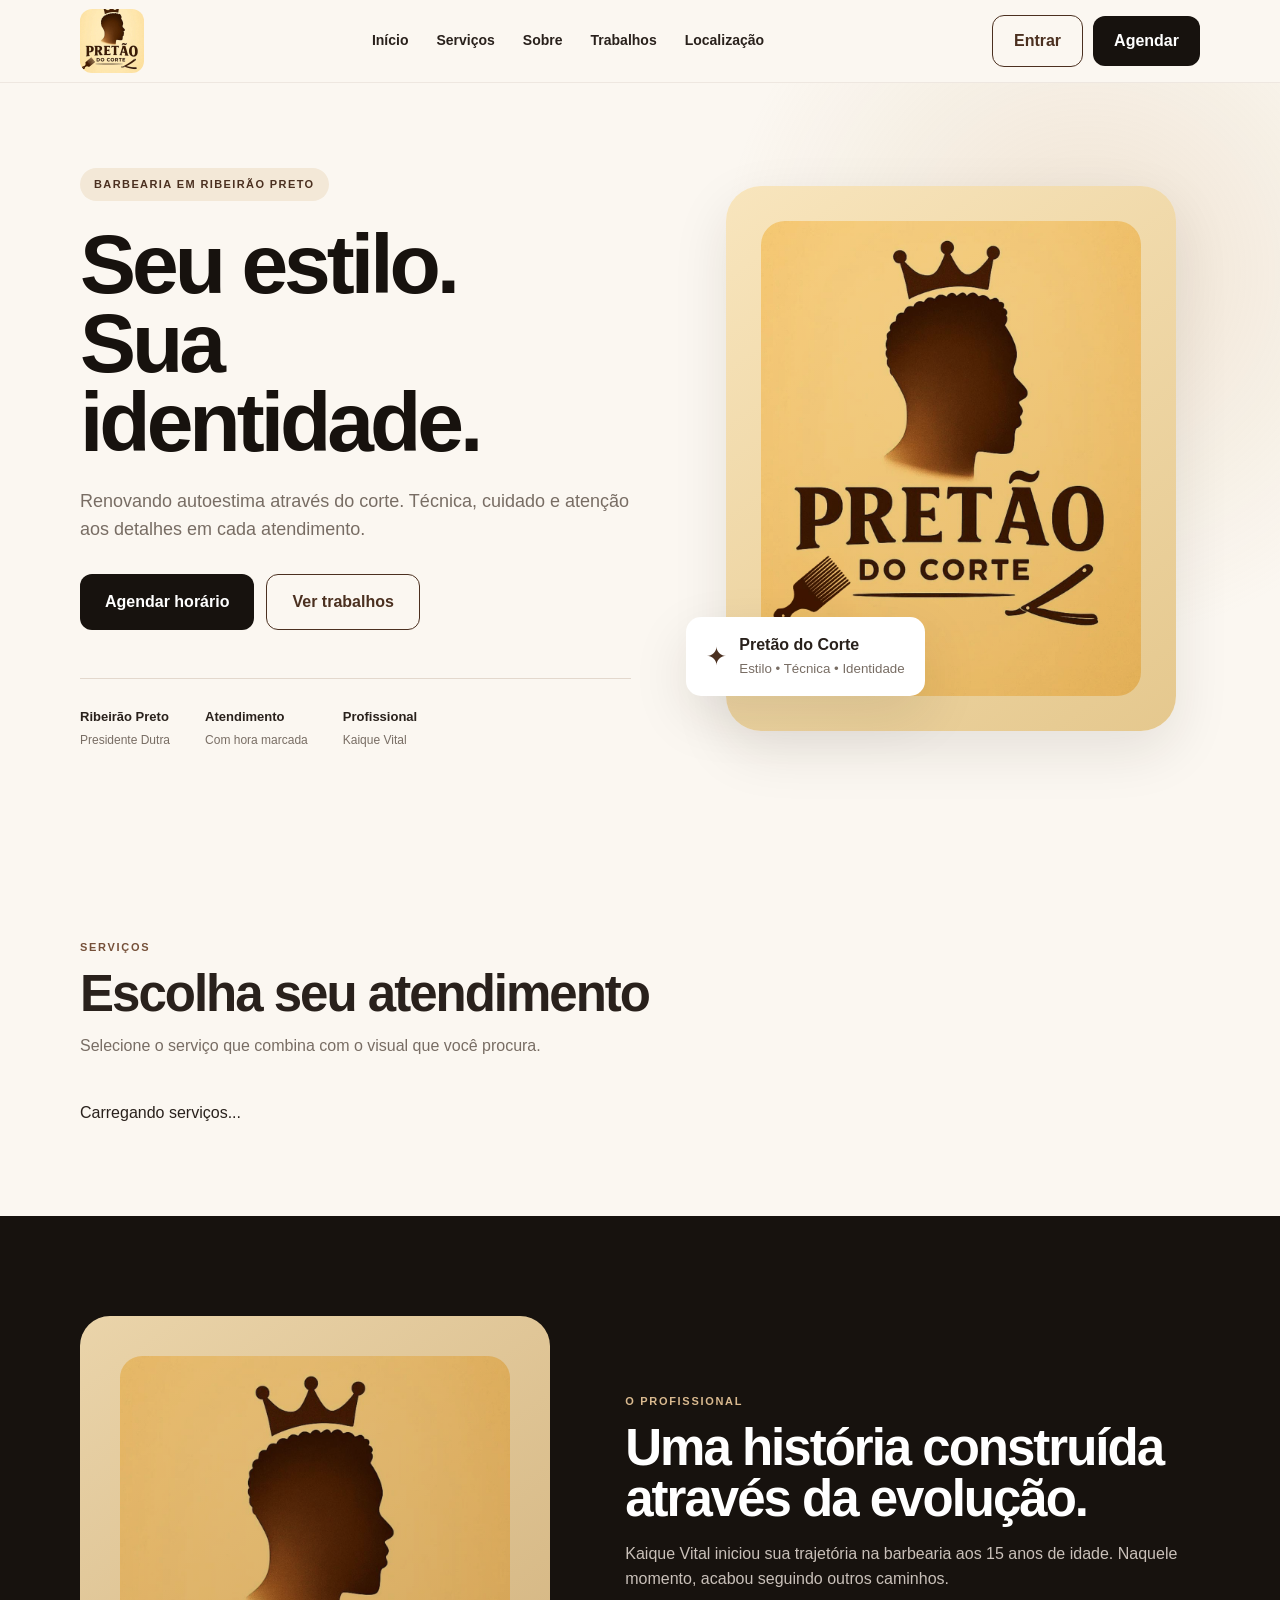
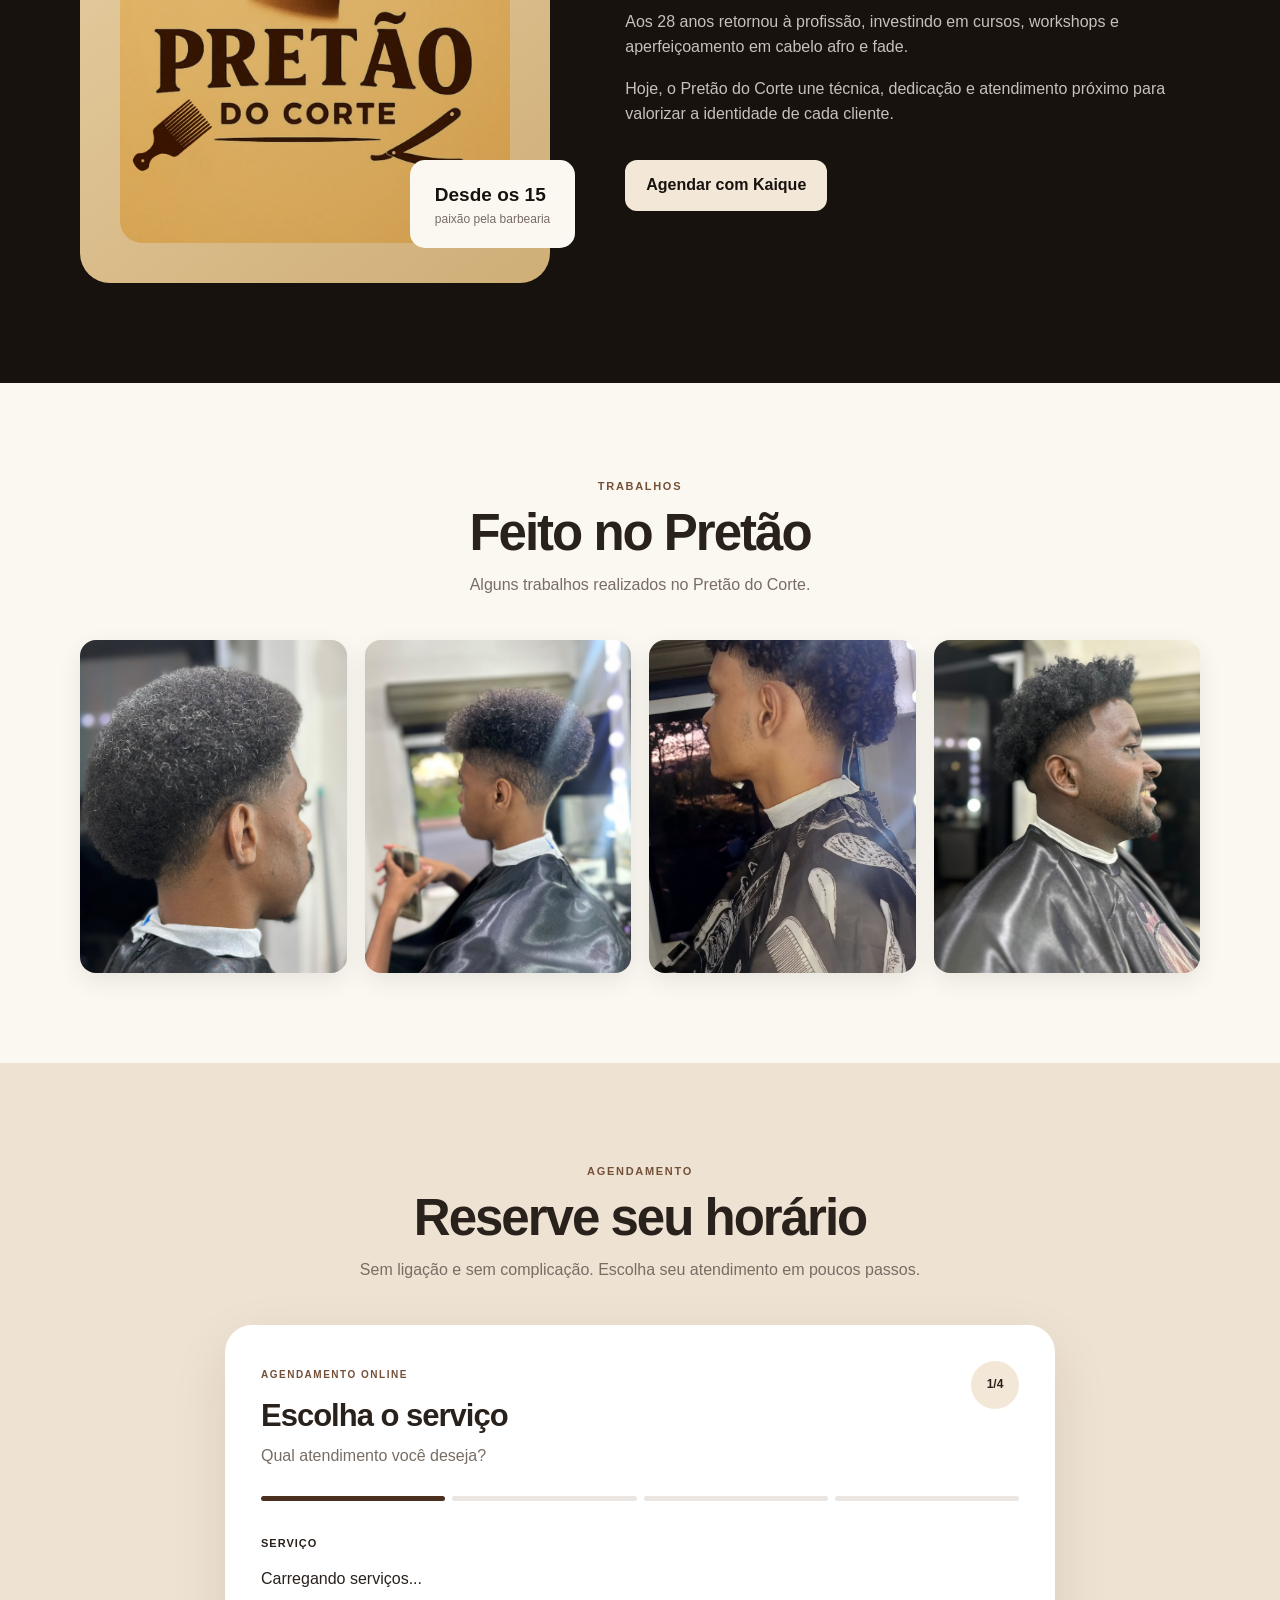
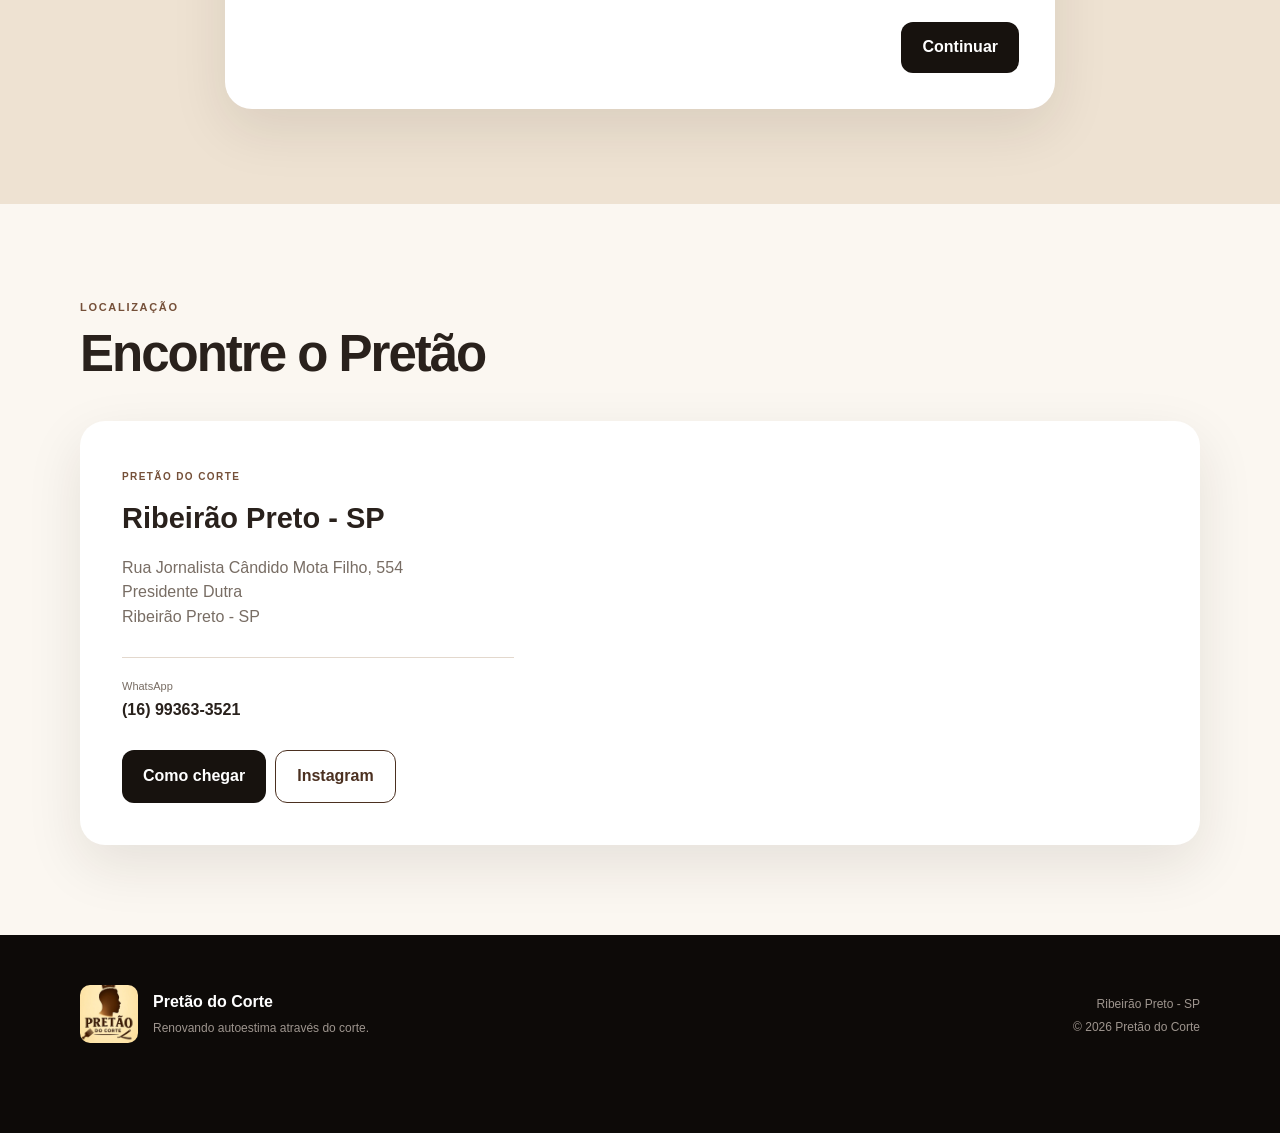
==== index.html @ 0528eb2d "Add files via upload" ====
<!DOCTYPE html>
<html lang="pt-BR">
<head>
  <meta charset="UTF-8">

  <meta
    name="viewport"
    content="width=device-width, initial-scale=1.0"
  >

  <meta name="theme-color" content="#17130f">

  <title>
    Pretão do Corte | Barbearia em Ribeirão Preto
  </title>

  <meta
    name="description"
    content="Pretão do Corte - Barbearia em Ribeirão Preto. Cortes masculinos, fade, barba e atendimento profissional."
  >

  <link rel="stylesheet" href="style.css">

  <style>
    .gallery-grid{display:grid;grid-template-columns:repeat(4,minmax(0,1fr));gap:18px;margin-top:28px}
    .gallery-item{display:block;border:0;padding:0;background:#eee5dd;border-radius:16px;overflow:hidden;cursor:pointer;aspect-ratio:4/5;box-shadow:0 8px 24px rgba(0,0,0,.08)}
    .gallery-item img{display:block;width:100%;height:100%;object-fit:cover;transition:transform .3s ease}
    .gallery-item:hover img{transform:scale(1.035)}
    .gallery-lightbox{position:fixed;inset:0;z-index:10000;background:rgba(15,12,10,.88);display:flex;align-items:center;justify-content:center;padding:30px}
    .gallery-lightbox.hidden{display:none}
    .gallery-lightbox img{max-width:min(92vw,900px);max-height:88vh;width:auto;height:auto;object-fit:contain;border-radius:12px;box-shadow:0 20px 70px rgba(0,0,0,.45)}
    .gallery-lightbox-close{position:absolute;right:22px;top:14px;border:0;background:transparent;color:#fff;font-size:42px;line-height:1;cursor:pointer}

    .nav-client-area{display:flex;align-items:center;gap:10px}
    .nav-client-btn{white-space:nowrap}
    .client-modal{position:fixed;inset:0;z-index:9999;display:flex;align-items:center;justify-content:center;padding:20px}
    .client-modal.hidden{display:none}
    .client-modal-backdrop{position:absolute;inset:0;background:rgba(18,14,10,.62);backdrop-filter:blur(4px)}
    .client-modal-card{position:relative;z-index:1;width:min(440px,100%);max-height:90vh;overflow:auto;background:#fffaf6;border-radius:20px;padding:30px;box-shadow:0 24px 80px rgba(0,0,0,.28)}
    .client-modal-close{position:absolute;right:16px;top:12px;border:0;background:transparent;font-size:30px;line-height:1;color:#5a4b40;cursor:pointer}
    .client-modal-card h3{margin:8px 0 6px;font-size:28px;color:#211811}
    .client-modal-card>div>p{margin:0 0 20px;color:#75685f;line-height:1.5}
    .client-auth-tabs{display:flex;gap:8px;margin:0 0 20px;padding:4px;background:#efe5dc;border-radius:12px}
    .client-auth-tab{flex:1;border:0;background:transparent;padding:10px;border-radius:9px;font-weight:800;color:#75685f;cursor:pointer}
    .client-auth-tab.active{background:#fff;color:#211811;box-shadow:0 2px 8px rgba(0,0,0,.08)}
    .client-auth-submit{width:100%;margin-top:8px}
    .client-auth-message{margin-top:14px;padding:11px 13px;border-radius:10px;font-size:13px;line-height:1.4}
    .client-auth-message.error{background:#fff0ee;color:#8d2f24}
    .client-auth-message.success{background:#edf8ef;color:#28633a}
    .client-account-card{display:grid;gap:12px;margin:20px 0;padding:16px;background:#f2e9e1;border-radius:14px}
    .client-account-card span{display:block;font-size:11px;text-transform:uppercase;letter-spacing:.08em;color:#88796e}
    .client-account-card strong{display:block;margin-top:3px;color:#241912}
    .client-account-actions{display:grid;gap:10px}
    .client-appointments{margin:18px 0;display:grid;gap:10px}
    .client-appointments-head{display:flex;align-items:center;justify-content:space-between;gap:10px}
    .client-appointments-head strong{font-size:15px;color:#241912}
    .client-appointments-list{display:grid;gap:10px}
    .client-appointment{padding:14px;border:1px solid #e5d9cf;border-radius:14px;background:#fff}
    .client-appointment-top{display:flex;justify-content:space-between;gap:12px;align-items:flex-start}
    .client-appointment-main strong{display:block;color:#241912;font-size:15px}
    .client-appointment-main span{display:block;margin-top:4px;color:#75685f;font-size:13px}
    .client-appointment-status{font-size:11px;font-weight:800;text-transform:uppercase;letter-spacing:.04em;padding:6px 8px;border-radius:999px;background:#efe5dc;color:#5a4b40;white-space:nowrap}
    .client-appointment-status.confirmado{background:#eaf5ed;color:#28633a}
    .client-appointment-status.concluido{background:#edf2f7;color:#40556b}
    .client-appointment-status.cancelado,.client-appointment-status.faltou{background:#fff0ee;color:#8d2f24}
    .client-appointment-actions{margin-top:10px;display:flex;gap:8px}
    .client-appointment-actions button{border:0;background:transparent;padding:0;color:#8d2f24;font-weight:800;cursor:pointer}
    .client-appointments-empty{padding:14px;border-radius:12px;background:#f2e9e1;color:#75685f;font-size:13px;line-height:1.45}
    .client-loading{opacity:.7}
    @media(max-width:760px){.nav-client-area{gap:6px}.nav-client-btn{padding-left:12px;padding-right:12px}.nav-book{display:none}.gallery-grid{grid-template-columns:repeat(2,minmax(0,1fr));gap:12px}.gallery-item{border-radius:12px}}
  </style>
  <script src="https://cdn.jsdelivr.net/npm/@supabase/supabase-js@2"></script>
</head>

<body>

<!-- =========================
     CABEÇALHO
========================= -->

<header class="header">

  <div class="container nav">

    <a href="#home" class="brand">
      <img
        src="logo.png"
        alt="Pretão do Corte"
      >
    </a>

    <nav class="desktop-nav">
      <a href="#home">Início</a>
      <a href="#servicos">Serviços</a>
      <a href="#sobre">Sobre</a>
      <a href="#galeria">Trabalhos</a>
      <a href="#localizacao">Localização</a>
    </nav>

    <div class="nav-client-area">
      <button
        type="button"
        class="btn btn-outline nav-client-btn"
        onclick="openClientAuth()"
      >
        <span id="clientNavLabel">Entrar</span>
      </button>

      <a
        href="#agendamento"
        class="btn btn-dark nav-book"
      >
        Agendar
      </a>
    </div>

  </div>

</header>


<main>

<!-- =========================
     HERO
========================= -->

<section class="hero" id="home">

  <div class="container hero-grid">

    <div class="hero-content">

      <div class="eyebrow">
        Barbearia em Ribeirão Preto
      </div>

      <h1>
        Seu estilo.<br>
        Sua identidade.
      </h1>

      <p class="hero-text">
        Renovando autoestima através do corte.
        Técnica, cuidado e atenção aos detalhes
        em cada atendimento.
      </p>

      <div class="hero-actions">

        <a
          href="#agendamento"
          class="btn btn-dark btn-large"
        >
          Agendar horário
        </a>

        <a
          href="#galeria"
          class="btn btn-outline btn-large"
        >
          Ver trabalhos
        </a>

      </div>


      <div class="hero-info">

        <div>
          <strong>Ribeirão Preto</strong>
          <span>Presidente Dutra</span>
        </div>

        <div>
          <strong>Atendimento</strong>
          <span>Com hora marcada</span>
        </div>

        <div>
          <strong>Profissional</strong>
          <span>Kaique Vital</span>
        </div>

      </div>

    </div>


    <div class="hero-visual">

      <div class="hero-logo-card">

        <img
          src="logo.png"
          alt="Logo Pretão do Corte"
        >

      </div>

      <div class="hero-badge">
        <span>✦</span>

        <div>
          <strong>Pretão do Corte</strong>
          <small>
            Estilo • Técnica • Identidade
          </small>
        </div>
      </div>

    </div>

  </div>

</section>


<!-- =========================
     SERVIÇOS
========================= -->

<section id="servicos" class="section">

  <div class="container">

    <div class="section-heading">

      <span class="section-tag">
        Serviços
      </span>

      <h2>
        Escolha seu atendimento
      </h2>

      <p>
        Selecione o serviço que combina com
        o visual que você procura.
      </p>

    </div>


    <div class="services-grid" id="servicesGrid">
      <p>Carregando serviços...</p>
    </div>

  </div>

</section>


<!-- =========================
     SOBRE
========================= -->

<section id="sobre" class="about">

  <div class="container about-grid">

    <div class="about-visual">

      <div class="about-logo">
        <img
          src="logo.png"
          alt="Pretão do Corte"
        >
      </div>

      <div class="experience-card">
        <strong>Desde os 15</strong>
        <span>
          paixão pela barbearia
        </span>
      </div>

    </div>


    <div class="about-content">

      <span class="section-tag light">
        O profissional
      </span>

      <h2>
        Uma história construída
        através da evolução.
      </h2>

      <p>
        Kaique Vital iniciou sua trajetória
        na barbearia aos 15 anos de idade.
        Naquele momento, acabou seguindo
        outros caminhos.
      </p>

      <p>
        Aos 28 anos retornou à profissão,
        investindo em cursos, workshops e
        aperfeiçoamento em cabelo afro e fade.
      </p>

      <p>
        Hoje, o Pretão do Corte une técnica,
        dedicação e atendimento próximo para
        valorizar a identidade de cada cliente.
      </p>

      <a
        href="#agendamento"
        class="btn btn-light"
      >
        Agendar com Kaique
      </a>

    </div>

  </div>

</section>


<!-- =========================
     GALERIA
========================= -->

<section id="galeria" class="section">

  <div class="container">

    <div class="section-heading center">

      <span class="section-tag">
        Trabalhos
      </span>

      <h2>
        Feito no Pretão
      </h2>

      <p>
        Alguns trabalhos realizados
        no Pretão do Corte.
      </p>

    </div>


    <div class="gallery-grid" aria-label="Galeria de cortes do Pretão do Corte">

      <button type="button" class="gallery-item" onclick="openGalleryImage('images/1.jpeg', 'Corte realizado no Pretão do Corte')">
        <img src="images/1.jpeg" alt="Corte realizado no Pretão do Corte" loading="lazy">
      </button>

      <button type="button" class="gallery-item" onclick="openGalleryImage('images/2.jpeg', 'Corte realizado no Pretão do Corte')">
        <img src="images/2.jpeg" alt="Corte realizado no Pretão do Corte" loading="lazy">
      </button>

      <button type="button" class="gallery-item" onclick="openGalleryImage('images/3.jpeg', 'Corte realizado no Pretão do Corte')">
        <img src="images/3.jpeg" alt="Corte realizado no Pretão do Corte" loading="lazy">
      </button>

      <button type="button" class="gallery-item" onclick="openGalleryImage('images/4.jpeg', 'Corte realizado no Pretão do Corte')">
        <img src="images/4.jpeg" alt="Corte realizado no Pretão do Corte" loading="lazy">
      </button>

    </div>

  </div>

</section>


<!-- =========================
     AGENDAMENTO
========================= -->

<section
  id="agendamento"
  class="booking-section"
>

  <div class="container">

    <div class="section-heading center">

      <span class="section-tag">
        Agendamento
      </span>

      <h2>
        Reserve seu horário
      </h2>

      <p>
        Sem ligação e sem complicação.
        Escolha seu atendimento em poucos passos.
      </p>

    </div>


    <div class="booking-card">

      <div class="booking-header">

        <div>

          <span class="booking-small">
            AGENDAMENTO ONLINE
          </span>

          <h3 id="bookingTitle">
            Escolha o serviço
          </h3>

          <p id="bookingSubtitle">
            Qual atendimento você deseja?
          </p>

        </div>

        <div
          class="booking-step-number"
          id="stepNumber"
        >
          1/4
        </div>

      </div>


      <div class="progress">

        <div class="progress-item active"></div>
        <div class="progress-item"></div>
        <div class="progress-item"></div>
        <div class="progress-item"></div>

      </div>


      <!-- PASSO 1 -->

      <div
        class="booking-step"
        id="step1"
      >

        <span class="booking-label">
          Serviço
        </span>


        <div class="booking-options" id="bookingServiceOptions">
          <p>Carregando serviços...</p>
        </div>


        <div class="booking-actions right">

          <button
            class="btn btn-dark"
            onclick="nextStep()"
          >
            Continuar
          </button>

        </div>

      </div>


      <!-- PASSO 2 -->

      <div
        class="booking-step hidden"
        id="step2"
      >

        <span class="booking-label">
          Data
        </span>

        <div
          class="dates"
          id="dates"
        ></div>


        <div class="booking-actions">

          <button
            class="btn btn-gray"
            onclick="previousStep()"
          >
            Voltar
          </button>

          <button
            class="btn btn-dark"
            onclick="nextStep()"
          >
            Continuar
          </button>

        </div>

      </div>


      <!-- PASSO 3 -->

      <div
        class="booking-step hidden"
        id="step3"
      >

        <span class="booking-label">
          Horários disponíveis
        </span>


        <div class="times" id="times">
          <p>Escolha uma data para ver os horários.</p>
        </div>


        <div class="booking-actions">

          <button
            class="btn btn-gray"
            onclick="previousStep()"
          >
            Voltar
          </button>

          <button
            class="btn btn-dark"
            onclick="nextStep()"
          >
            Continuar
          </button>

        </div>

      </div>


      <!-- PASSO 4 -->

      <div
        class="booking-step hidden"
        id="step4"
      >

        <span class="booking-label">
          Seus dados
        </span>


        <div class="form-grid">

          <div class="field">

            <label for="nome">
              Nome
            </label>

            <input
              id="nome"
              type="text"
              placeholder="Nome e sobrenome"
              autocomplete="name"
              maxlength="80"
            >

          </div>


          <div class="field">

            <label for="telefone">
              WhatsApp
            </label>

            <input
              id="telefone"
              type="tel"
              inputmode="numeric"
              placeholder="(16) 99999-9999"
              autocomplete="tel"
              maxlength="15"
            >

          </div>

        </div>


        <div class="booking-notice" id="bookingClientNotice">

          <strong>
            Importante
          </strong>

          <p id="bookingClientNoticeText">
            Informe seu nome e sobrenome e um WhatsApp válido.
            Confira os dados antes de confirmar o horário.
          </p>

        </div>


        <div class="booking-actions">

          <button
            class="btn btn-gray"
            onclick="previousStep()"
          >
            Voltar
          </button>

          <button
            class="btn btn-dark"
            onclick="confirmBooking()"
          >
            Confirmar horário
          </button>

        </div>

      </div>


      <!-- CONFIRMAÇÃO -->

      <div
        class="booking-step hidden"
        id="confirmation"
      >

        <div class="confirmation">

          <div class="confirmation-icon">
            ✓
          </div>

          <span class="booking-small">
            TUDO CERTO
          </span>

          <h3>
            Horário reservado!
          </h3>

          <p>
            Confira os dados do seu atendimento.
          </p>


          <div class="summary">

            <div>
              <span>Cliente</span>

              <strong id="summaryName">
                —
              </strong>
            </div>

            <div>
              <span>Serviço</span>

              <strong id="summaryService">
                —
              </strong>
            </div>

            <div>
              <span>Profissional</span>

              <strong>
                Kaique Vital
              </strong>
            </div>

            <div>
              <span>Data</span>

              <strong id="summaryDate">
                —
              </strong>
            </div>

            <div>
              <span>Horário</span>

              <strong id="summaryTime">
                —
              </strong>
            </div>

          </div>


          <button
            class="btn btn-dark"
            onclick="resetBooking()"
          >
            Fazer novo agendamento
          </button>

        </div>

      </div>

    </div>

  </div>

</section>


<!-- =========================
     LOCALIZAÇÃO
========================= -->

<section
  id="localizacao"
  class="section"
>

  <div class="container">

    <div class="section-heading">

      <span class="section-tag">
        Localização
      </span>

      <h2>
        Encontre o Pretão
      </h2>

    </div>


    <div class="location-card">

      <div class="location-info">

        <span class="location-label">
          PRETÃO DO CORTE
        </span>

        <h3>
          Ribeirão Preto - SP
        </h3>

        <p>
          Rua Jornalista Cândido Mota Filho, 554<br>
          Presidente Dutra<br>
          Ribeirão Preto - SP
        </p>


        <div class="contact-item">
          <span>WhatsApp</span>

          <strong>
            (16) 99363-3521
          </strong>
        </div>


        <div class="location-buttons">

          <a
            href="https://maps.app.goo.gl/YMaPAtBNrnk1ZuWU7"
            target="_blank"
            rel="noopener noreferrer"
            class="btn btn-dark"
          >
            Como chegar
          </a>

          <a
            href="https://www.instagram.com/pretaodocortee/"
            target="_blank"
            rel="noopener noreferrer"
            class="btn btn-outline"
          >
            Instagram
          </a>

        </div>

      </div>


      <iframe
        title="Localização Pretão do Corte"
        src="https://www.google.com/maps?q=Rua+Jornalista+Cândido+Mota+Filho+554+Ribeirão+Preto&output=embed"
        loading="lazy"
      ></iframe>

    </div>

  </div>

</section>

</main>


<!-- =========================
     RODAPÉ
========================= -->

<footer>

  <div class="container footer-grid">

    <div class="footer-brand">

      <img
        src="logo.png"
        alt="Pretão do Corte"
      >

      <div>
        <strong>
          Pretão do Corte
        </strong>

        <p>
          Renovando autoestima através do corte.
        </p>
      </div>

    </div>


    <div class="footer-copy">

      <p>
        Ribeirão Preto - SP
      </p>

      <p>
        © 2026 Pretão do Corte
      </p>

    </div>

  </div>

</footer>


<!-- BOTÃO FIXO NO CELULAR -->

<div class="mobile-book">

  <a
    href="#agendamento"
    class="btn btn-dark"
  >
    Agendar horário
  </a>

</div>


<script>

const SUPABASE_URL = "https://tmvcedpvrxredaqwoqhy.supabase.co";
const SUPABASE_PUBLISHABLE_KEY = "sb_publishable_95lMhyKPnUNREKLnUlMqmw_LheZOinx";
const db = window.supabase.createClient(SUPABASE_URL, SUPABASE_PUBLISHABLE_KEY);

function openGalleryImage(src, alt) {
  const lightbox = document.getElementById("galleryLightbox");
  const image = document.getElementById("galleryLightboxImage");
  image.src = src;
  image.alt = alt || "Foto do corte";
  lightbox.classList.remove("hidden");
  document.body.style.overflow = "hidden";
}

function closeGalleryImage(event) {
  if (event && event.target && event.target.id === "galleryLightboxImage") return;
  const lightbox = document.getElementById("galleryLightbox");
  const image = document.getElementById("galleryLightboxImage");
  lightbox.classList.add("hidden");
  image.src = "";
  document.body.style.overflow = "";
}

document.addEventListener("keydown", function(event) {
  if (event.key === "Escape") closeGalleryImage();
});

let clientSession = null;
let clientAccount = null;

const CLIENT_SESSION_KEY = "pretao_cliente_session";

function normalizePhone(value) {
  return String(value || "").replace(/\D/g, "").slice(0, 11);
}

function formatPhone(value) {
  const digits = normalizePhone(value);

  if (digits.length > 7) {
    return `(${digits.slice(0, 2)}) ${digits.slice(2, 7)}-${digits.slice(7)}`;
  }

  if (digits.length > 2) {
    return `(${digits.slice(0, 2)}) ${digits.slice(2)}`;
  }

  return digits ? `(${digits}` : "";
}

function setClientMessage(message, type = "error") {
  const box = document.getElementById("clientAuthMessage");
  if (!box) return;

  box.textContent = message || "";
  box.className = message
    ? `client-auth-message ${type}`
    : "client-auth-message hidden";
}

function openClientAuth() {
  document.getElementById("clientAuthModal").classList.remove("hidden");

  if (clientAccount) {
    showClientAccount();
  } else {
    showClientLogin();
  }
}

function closeClientAuth() {
  document.getElementById("clientAuthModal").classList.add("hidden");
}

function showClientLogin() {
  document.getElementById("clientLoginForm").classList.remove("hidden");
  document.getElementById("clientRegisterForm").classList.add("hidden");
  document.getElementById("clientAccountContent").classList.add("hidden");
  document.getElementById("clientAuthContent").classList.remove("hidden");

  document.getElementById("clientLoginTab").classList.add("active");
  document.getElementById("clientRegisterTab").classList.remove("active");

  document.getElementById("clientAuthTitle").textContent = "Entrar";
  document.getElementById("clientAuthSubtitle").textContent =
    "Acesse seus agendamentos usando seu WhatsApp.";

  setClientMessage("");
}

function showClientRegister() {
  document.getElementById("clientLoginForm").classList.add("hidden");
  document.getElementById("clientRegisterForm").classList.remove("hidden");
  document.getElementById("clientAccountContent").classList.add("hidden");
  document.getElementById("clientAuthContent").classList.remove("hidden");

  document.getElementById("clientLoginTab").classList.remove("active");
  document.getElementById("clientRegisterTab").classList.add("active");

  document.getElementById("clientAuthTitle").textContent = "Criar conta";
  document.getElementById("clientAuthSubtitle").textContent =
    "Cadastre-se usando seu WhatsApp.";

  setClientMessage("");
}

function showClientAccount() {
  document.getElementById("clientAuthContent").classList.add("hidden");
  document.getElementById("clientAccountContent").classList.remove("hidden");

  document.getElementById("clientWelcomeTitle").textContent =
    `Olá, ${clientAccount?.nome || "cliente"}!`;

  document.getElementById("clientAccountName").textContent =
    clientAccount?.nome || "—";

  document.getElementById("clientAccountPhone").textContent =
    formatPhone(clientAccount?.whatsapp || "");

  document.getElementById("clientNavLabel").textContent =
    clientAccount?.nome ? `Olá, ${clientAccount.nome.split(/\s+/)[0]}` : "Minha conta";

  loadMyAppointments();
}

function goToBookingFromAccount() {
  closeClientAuth();
  document.getElementById("agendamento").scrollIntoView({ behavior: "smooth" });
  updateBookingClientFields();
}

async function registerClient() {
  const name = document.getElementById("clientRegisterName").value.trim();
  const phone = normalizePhone(document.getElementById("clientRegisterPhone").value);
  const password = document.getElementById("clientRegisterPassword").value;
  const confirm = document.getElementById("clientRegisterPasswordConfirm").value;

  const parts = name.split(/\s+/).filter(Boolean);

  if (parts.length < 2) {
    setClientMessage("Digite seu nome e sobrenome.");
    return;
  }

  if (!/^[1-9]{2}9\d{8}$/.test(phone)) {
    setClientMessage("Digite um WhatsApp válido com DDD.");
    return;
  }

  if (password.length < 6) {
    setClientMessage("A senha deve ter pelo menos 6 caracteres.");
    return;
  }

  if (password !== confirm) {
    setClientMessage("As senhas não são iguais.");
    return;
  }

  try {
    const { data, error } = await db.rpc("cadastrar_cliente", {
      p_nome: parts.join(" "),
      p_whatsapp: phone,
      p_senha: password
    });

    if (error) throw error;

    setClientMessage("Conta criada! Agora você já pode entrar.", "success");

    document.getElementById("clientLoginPhone").value = formatPhone(phone);
    document.getElementById("clientLoginPassword").value = "";

    showClientLogin();
    setClientMessage("Conta criada! Entre com seu WhatsApp e senha.", "success");
  } catch (error) {
    console.error("Erro no cadastro:", error);
    setClientMessage(error?.message || "Não foi possível criar sua conta.");
  }
}

async function loginClient() {
  const phone = normalizePhone(document.getElementById("clientLoginPhone").value);
  const password = document.getElementById("clientLoginPassword").value;

  if (!/^[1-9]{2}9\d{8}$/.test(phone)) {
    setClientMessage("Digite um WhatsApp válido com DDD.");
    return;
  }

  if (!password) {
    setClientMessage("Digite sua senha.");
    return;
  }

  try {
    const { data, error } = await db.rpc("login_cliente", {
      p_whatsapp: phone,
      p_senha: password
    });

    if (error) throw error;

    if (!data?.sucesso || !data?.token) {
      throw new Error("Não foi possível iniciar sua sessão.");
    }

    clientSession = data.token;

    clientAccount = {
      id: Number(data.cliente_id),
      nome: data.nome,
      whatsapp: data.whatsapp
    };

    localStorage.setItem(CLIENT_SESSION_KEY, JSON.stringify({
      token: clientSession,
      cliente: clientAccount
    }));

    booking.clientId = clientAccount.id;
    booking.name = clientAccount.nome;
    booking.phone = clientAccount.whatsapp;

    updateBookingClientFields();
    showClientAccount();

  } catch (error) {
    console.error("Erro no login:", error);
    setClientMessage(error?.message || "WhatsApp ou senha inválidos.");
  }
}

async function logoutClient() {
  const token = clientSession;

  clientSession = null;
  clientAccount = null;
  booking.clientId = null;

  localStorage.removeItem(CLIENT_SESSION_KEY);

  document.getElementById("clientNavLabel").textContent = "Entrar";
  closeClientAuth();
  updateBookingClientFields();

  if (token) {
    try {
      await db.rpc("logout_cliente", { p_token: token });
    } catch (error) {
      console.warn("Não foi possível encerrar a sessão no servidor.", error);
    }
  }
}

async function restoreClientSession() {
  try {
    const saved = JSON.parse(localStorage.getItem(CLIENT_SESSION_KEY) || "null");

    if (!saved?.token) {
      updateBookingClientFields();
      return;
    }

    const { data, error } = await db.rpc("cliente_atual", {
      p_token: saved.token
    });

    if (error || !data?.autenticado) {
      localStorage.removeItem(CLIENT_SESSION_KEY);
      clientSession = null;
      clientAccount = null;
      booking.clientId = null;
      updateBookingClientFields();
      return;
    }

    clientSession = saved.token;
    clientAccount = {
      id: Number(data.cliente_id),
      nome: data.nome,
      whatsapp: data.whatsapp
    };

    localStorage.setItem(CLIENT_SESSION_KEY, JSON.stringify({
      token: clientSession,
      cliente: clientAccount
    }));

    booking.clientId = clientAccount.id;
    booking.name = clientAccount.nome;
    booking.phone = clientAccount.whatsapp;

    document.getElementById("clientNavLabel").textContent =
      `Olá, ${clientAccount.nome.split(/\s+/)[0]}`;

    updateBookingClientFields();
  } catch (error) {
    console.warn("Não foi possível validar a sessão.", error);
    localStorage.removeItem(CLIENT_SESSION_KEY);
    clientSession = null;
    clientAccount = null;
    booking.clientId = null;
    updateBookingClientFields();
  }
}

function clientStatusLabel(status) {
  const labels = {
    confirmado: "Confirmado",
    concluido: "Concluído",
    cancelado: "Cancelado",
    faltou: "Faltou"
  };
  return labels[String(status || "").toLowerCase()] || status || "—";
}

function formatBookingDate(dateValue) {
  if (!dateValue) return "—";
  const [year, month, day] = String(dateValue).split("-");
  return `${day}/${month}/${year}`;
}

async function loadMyAppointments() {
  const list = document.getElementById("clientAppointmentsList");
  if (!list || !clientSession) return;

  list.innerHTML = `<div class="client-appointments-empty client-loading">Carregando seus agendamentos...</div>`;

  try {
    const { data, error } = await db.rpc("meus_agendamentos", {
      p_token: clientSession
    });

    if (error) throw error;

    const appointments = data || [];

    if (!appointments.length) {
      list.innerHTML = `<div class="client-appointments-empty">Você ainda não possui agendamentos vinculados a esta conta.</div>`;
      return;
    }

    const today = new Date();
    const todayISO = `${today.getFullYear()}-${String(today.getMonth()+1).padStart(2,"0")}-${String(today.getDate()).padStart(2,"0")}`;
    const nowTime = `${String(today.getHours()).padStart(2,"0")}:${String(today.getMinutes()).padStart(2,"0")}`;

    list.innerHTML = appointments.map(item => {
      const status = String(item.status || "").toLowerCase();
      const time = String(item.hora_inicio || "").slice(0,5);
      const canCancel = status === "confirmado" &&
        (String(item.data) > todayISO || (String(item.data) === todayISO && time > nowTime));

      return `
        <div class="client-appointment">
          <div class="client-appointment-top">
            <div class="client-appointment-main">
              <strong>${escapeHtml(item.servico_nome || "Serviço")}</strong>
              <span>${escapeHtml(formatBookingDate(item.data))} às ${escapeHtml(time)} · ${formatPrice(item.preco || 0)}</span>
            </div>
            <span class="client-appointment-status ${escapeHtml(status)}">${escapeHtml(clientStatusLabel(status))}</span>
          </div>
          ${canCancel ? `
            <div class="client-appointment-actions">
              <button type="button" onclick="cancelMyAppointment(${Number(item.id)}, this)">Cancelar agendamento</button>
            </div>` : ""}
        </div>`;
    }).join("");
  } catch (error) {
    console.error("Erro ao carregar agendamentos do cliente:", error);
    list.innerHTML = `<div class="client-appointments-empty">Não foi possível carregar seus agendamentos agora.</div>`;
  }
}

async function cancelMyAppointment(appointmentId, button) {
  if (!clientSession) return;
  if (!confirm("Deseja cancelar este agendamento? O horário voltará a ficar disponível.")) return;

  const original = button?.textContent || "Cancelar agendamento";
  if (button) {
    button.disabled = true;
    button.textContent = "Cancelando...";
  }

  try {
    const { data, error } = await db.rpc("cancelar_meu_agendamento", {
      p_token: clientSession,
      p_agendamento_id: appointmentId
    });

    if (error) throw error;
    if (!data) throw new Error("Não foi possível cancelar o agendamento.");

    await loadMyAppointments();
    if (booking.serviceId && booking.dateISO) {
      const [y,m,d] = booking.dateISO.split("-").map(Number);
      await renderTimes(new Date(y, m - 1, d, 12, 0, 0));
    }
  } catch (error) {
    console.error("Erro ao cancelar agendamento:", error);
    alert(error?.message || "Não foi possível cancelar o agendamento.");
    if (button) {
      button.disabled = false;
      button.textContent = original;
    }
  }
}

function updateBookingClientFields() {
  const nameInput = document.getElementById("nome");
  const phoneInput = document.getElementById("telefone");
  const notice = document.getElementById("bookingClientNoticeText");

  if (!nameInput || !phoneInput) return;

  if (clientAccount) {
    nameInput.value = clientAccount.nome || "";
    phoneInput.value = formatPhone(clientAccount.whatsapp || "");

    nameInput.readOnly = true;
    phoneInput.readOnly = true;

    if (notice) {
      notice.textContent =
        "Você está conectado. Seus dados serão usados automaticamente neste agendamento.";
    }
  } else {
    nameInput.readOnly = false;
    phoneInput.readOnly = false;

    if (notice) {
      notice.textContent =
        "Entre na sua conta para preencher seus dados automaticamente ou informe nome e WhatsApp.";
    }
  }
}


let publicServices = [];

function formatPrice(value) {
  return Number(value).toLocaleString("pt-BR", { style: "currency", currency: "BRL" });
}

function formatDuration(minutes) {
  const value = Number(minutes);
  if (value === 60) return "1 hora";
  if (value > 60 && value % 60 === 0) return `${value / 60} horas`;
  if (value > 60) return `${Math.floor(value / 60)}h${String(value % 60).padStart(2, "0")}`;
  return `${value} minutos`;
}

function bindBookingServiceButtons() {
  document.querySelectorAll(".booking-option").forEach(button => {
    button.addEventListener("click", () => {
      document.querySelectorAll(".booking-option").forEach(item => item.classList.remove("selected"));
      button.classList.add("selected");
      booking.service = button.dataset.service;
      booking.serviceId = Number(button.dataset.serviceId);
      booking.serviceDuration = Number(button.dataset.duration);
    });
  });
}

async function loadPublicServices() {
  const servicesGrid = document.getElementById("servicesGrid");
  const bookingOptions = document.getElementById("bookingServiceOptions");

  try {
    const { data, error } = await db
      .from("servicos")
      .select("id,nome,descricao,preco,duracao_minutos")
      .eq("ativo", true)
      .not("preco", "is", null)
      .not("duracao_minutos", "is", null)
      .order("id");

    if (error) throw error;
    publicServices = data || [];

    if (!publicServices.length) {
      servicesGrid.innerHTML = `<article class="service-card"><h3>Nenhum serviço disponível</h3><p>Os serviços para agendamento serão exibidos aqui em breve.</p></article>`;
      bookingOptions.innerHTML = `<p>Nenhum serviço disponível para agendamento no momento.</p>`;
      return;
    }

    servicesGrid.innerHTML = publicServices.map((service, index) => `
      <article class="service-card">
        <div class="service-number">${String(index + 1).padStart(2, "0")}</div>
        <h3>${escapeHtml(service.nome)}</h3>
        <p>${escapeHtml(service.descricao || "Atendimento profissional no Pretão do Corte.")}</p>
        <div class="service-footer">
          <span>${formatPrice(service.preco)}</span>
          <span>${formatDuration(service.duracao_minutos)}</span>
        </div>
        <button class="service-book" onclick="chooseServiceById(${service.id})">Escolher serviço →</button>
      </article>
    `).join("");

    bookingOptions.innerHTML = publicServices.map(service => `
      <button class="booking-option" data-service-id="${service.id}" data-service="${escapeHtml(service.nome)}" data-duration="${service.duracao_minutos}">
        <div>
          <strong>${escapeHtml(service.nome)}</strong>
          <small>${formatDuration(service.duracao_minutos)} • ${formatPrice(service.preco)}</small>
        </div>
        <span>›</span>
      </button>
    `).join("");

    bindBookingServiceButtons();
  } catch (error) {
    console.error("Erro ao carregar serviços:", error);
    servicesGrid.innerHTML = `<article class="service-card"><h3>Não foi possível carregar os serviços</h3><p>Atualize a página e tente novamente.</p></article>`;
    bookingOptions.innerHTML = `<p>Não foi possível carregar os serviços agora. Tente novamente em instantes.</p>`;
  }
}

function escapeHtml(value) {
  return String(value ?? "")
    .replaceAll("&", "&amp;")
    .replaceAll("<", "&lt;")
    .replaceAll(">", "&gt;")
    .replaceAll('"', "&quot;")
    .replaceAll("'", "&#039;");
}

let currentStep = 1;

let booking = {
  service: "",
  serviceId: null,
  serviceDuration: null,
  date: "",
  dateISO: "",
  time: "",
  name: "",
  phone: "",
  clientId: null
};


const titles = {

  1: [
    "Escolha o serviço",
    "Qual atendimento você deseja?"
  ],

  2: [
    "Escolha o dia",
    "Quando você quer vir?"
  ],

  3: [
    "Escolha o horário",
    "Selecione um horário disponível."
  ],

  4: [
    "Quase pronto",
    "Informe seus dados para continuar."
  ]

};


/* =========================
   SERVIÇOS
========================= */

function chooseServiceById(serviceId) {
  const service = publicServices.find(item => Number(item.id) === Number(serviceId));
  if (!service) return;

  booking.service = service.nome;
  booking.serviceId = Number(service.id);
  booking.serviceDuration = Number(service.duracao_minutos);
  booking.date = "";
  booking.dateISO = "";
  booking.time = "";
  if (businessHours.length) createDates();

  document.querySelectorAll(".booking-option").forEach(button => {
    button.classList.toggle("selected", Number(button.dataset.serviceId) === Number(serviceId));
  });

  document.getElementById("agendamento").scrollIntoView({ behavior: "smooth" });
}

function chooseService(service) {
  const found = publicServices.find(item => item.nome === service);
  if (found) chooseServiceById(found.id);
}



/* =========================
   DATAS E HORÁRIOS REAIS
========================= */

let businessHours = [];

function timeToMinutes(value) {
  const [hours, minutes] = String(value || "00:00").slice(0, 5).split(":").map(Number);
  return (hours * 60) + minutes;
}

function minutesToTime(total) {
  const hours = Math.floor(total / 60);
  const minutes = total % 60;
  return `${String(hours).padStart(2, "0")}:${String(minutes).padStart(2, "0")}`;
}

async function loadBusinessHours() {
  const datesContainer = document.getElementById("dates");
  datesContainer.innerHTML = "<p>Carregando dias disponíveis...</p>";

  try {
    const { data, error } = await db
      .from("horarios_funcionamento")
      .select("dia_semana,hora_inicio,hora_fim,ativo")
      .eq("ativo", true)
      .order("dia_semana");

    if (error) throw error;

    businessHours = data || [];
    createDates();
  } catch (error) {
    console.error("Erro ao carregar horários de funcionamento:", error);
    datesContainer.innerHTML = "<p>Não foi possível carregar os dias de atendimento. Atualize a página e tente novamente.</p>";
  }
}

function createDates() {
  const container = document.getElementById("dates");
  container.innerHTML = "";

  booking.date = "";
  booking.dateISO = "";
  booking.time = "";
  document.getElementById("times").innerHTML = "<p>Escolha uma data para ver os horários.</p>";

  const dayNames = ["DOM", "SEG", "TER", "QUA", "QUI", "SEX", "SÁB"];
  const monthNames = ["JAN", "FEV", "MAR", "ABR", "MAI", "JUN", "JUL", "AGO", "SET", "OUT", "NOV", "DEZ"];
  const openDays = new Set(businessHours.map(item => Number(item.dia_semana)));

  if (!openDays.size) {
    container.innerHTML = "<p>Nenhum dia de atendimento está disponível no momento.</p>";
    return;
  }

  let created = 0;
  let offset = 0;

  while (created < 5 && offset < 60) {
    const date = new Date();
    date.setHours(12, 0, 0, 0);
    date.setDate(date.getDate() + offset);
    offset++;

    if (!openDays.has(date.getDay())) continue;

    const button = document.createElement("button");
    button.className = "date-card";
    button.innerHTML = `
      <span>${created === 0 ? "PRÓXIMO" : dayNames[date.getDay()]}</span>
      <strong>${String(date.getDate()).padStart(2, "0")}</strong>
      <small>${monthNames[date.getMonth()]}</small>
    `;

    const formatted = date.toLocaleDateString("pt-BR", {
      day: "2-digit",
      month: "2-digit",
      year: "numeric"
    });
    const iso = `${date.getFullYear()}-${String(date.getMonth() + 1).padStart(2, "0")}-${String(date.getDate()).padStart(2, "0")}`;

    button.addEventListener("click", () => {
      document.querySelectorAll(".date-card").forEach(item => item.classList.remove("selected"));
      button.classList.add("selected");
      booking.date = formatted;
      booking.dateISO = iso;
      booking.time = "";
      renderTimes(date);
    });

    container.appendChild(button);
    created++;
  }
}

async function renderTimes(selectedDate) {
  const container = document.getElementById("times");
  container.innerHTML = "<p>Carregando horários disponíveis...</p>";
  booking.time = "";

  if (!booking.serviceId || !booking.dateISO) {
    container.innerHTML = "<p>Escolha o serviço e a data para ver os horários.</p>";
    return;
  }

  try {
    const { data, error } = await db.rpc("horarios_disponiveis", {
      p_servico_id: booking.serviceId,
      p_data: booking.dateISO
    });

    if (error) throw error;

    const horarios = (data || []).map(item => String(item.horario || "").slice(0, 5));

    if (!horarios.length) {
      container.innerHTML = "<p>Não há mais horários disponíveis para este dia.</p>";
      return;
    }

    container.innerHTML = "";

    horarios.forEach(time => {
      const button = document.createElement("button");
      button.className = "time";
      button.innerText = time;
      button.addEventListener("click", () => {
        document.querySelectorAll(".time").forEach(item => item.classList.remove("selected"));
        button.classList.add("selected");
        booking.time = time;
      });
      container.appendChild(button);
    });
  } catch (error) {
    console.error("Erro ao carregar horários disponíveis:", error);
    container.innerHTML = "<p>Não foi possível carregar os horários. Atualize a página e tente novamente.</p>";
  }
}

loadBusinessHours();
loadPublicServices();
restoreClientSession();


/* =========================
   AVANÇAR
========================= */

function nextStep() {

  if (
    currentStep === 1 &&
    !booking.service
  ) {

    alert(
      "Escolha um serviço para continuar."
    );

    return;

  }


  if (
    currentStep === 2 &&
    !booking.date
  ) {

    alert(
      "Escolha uma data para continuar."
    );

    return;

  }


  if (
    currentStep === 3 &&
    !booking.time
  ) {

    alert(
      "Escolha um horário para continuar."
    );

    return;

  }


  if (currentStep < 4) {

    currentStep++;

    updateStep();

  }

}


/* =========================
   VOLTAR
========================= */

function previousStep() {

  if (currentStep > 1) {

    currentStep--;

    updateStep();

  }

}


/* =========================
   ATUALIZAR TELA
========================= */

function updateStep() {

  document
    .querySelectorAll(
      ".booking-step"
    )
    .forEach(step => {

      step.classList.add(
        "hidden"
      );

    });


  document
    .getElementById(
      "step" + currentStep
    )
    .classList.remove(
      "hidden"
    );


  document
    .getElementById(
      "bookingTitle"
    )
    .innerText =
      titles[currentStep][0];


  document
    .getElementById(
      "bookingSubtitle"
    )
    .innerText =
      titles[currentStep][1];


  document
    .getElementById(
      "stepNumber"
    )
    .innerText =
      currentStep + "/4";


  document
    .querySelectorAll(
      ".progress-item"
    )
    .forEach(
      (line, index) => {

        line.classList.toggle(
          "active",
          index < currentStep
        );

      }
    );

}


/* =========================
   MÁSCARA DO WHATSAPP
========================= */

const phoneInput = document.getElementById("telefone");

phoneInput.addEventListener("input", () => {
  let digits = phoneInput.value.replace(/\D/g, "").slice(0, 11);

  if (digits.length > 7) {
    phoneInput.value = `(${digits.slice(0, 2)}) ${digits.slice(2, 7)}-${digits.slice(7)}`;
  } else if (digits.length > 2) {
    phoneInput.value = `(${digits.slice(0, 2)}) ${digits.slice(2)}`;
  } else if (digits.length) {
    phoneInput.value = `(${digits}`;
  } else {
    phoneInput.value = "";
  }
});


/* =========================
   CONFIRMAR
========================= */

async function confirmBooking() {

  if (clientAccount) {
    booking.name = clientAccount.nome;
    booking.phone = clientAccount.whatsapp;
    booking.clientId = Number(clientAccount.id);
  }

  const name =
    document
      .getElementById("nome")
      .value
      .trim();


  const phone =
    document
      .getElementById("telefone")
      .value
      .trim();


  const nameParts = name.split(/\s+/).filter(Boolean);
  const validName =
    nameParts.length >= 2 &&
    nameParts.every(part =>
      part.length >= 2 && /^[A-Za-zÀ-ÖØ-öø-ÿ'’\-]+$/.test(part)
    );

  if (!validName) {
    alert("Digite seu nome e sobrenome corretamente.");
    document.getElementById("nome").focus();
    return;
  }

  const phoneDigits = phone.replace(/\D/g, "");
  const validPhone = /^[1-9]{2}9\d{8}$/.test(phoneDigits);

  if (!validPhone) {
    alert("Digite um WhatsApp válido com DDD. Exemplo: (16) 99999-9999.");
    document.getElementById("telefone").focus();
    return;
  }

  booking.name = nameParts.join(" ");
  booking.phone = phone;

  if (!booking.serviceId || !booking.dateISO || !booking.time) {
    alert("Revise o serviço, a data e o horário antes de confirmar.");
    return;
  }

  const confirmButton = document.querySelector('#step4 .btn.btn-dark');
  const originalButtonText = confirmButton ? confirmButton.innerText : "Confirmar horário";

  if (confirmButton) {
    confirmButton.disabled = true;
    confirmButton.innerText = "Confirmando...";
  }

  try {
    const { data, error } = await db.rpc("criar_agendamento", {
      p_servico_id: booking.serviceId,
      p_cliente_nome: booking.name,
      p_cliente_telefone: booking.phone,
      p_data: booking.dateISO,
      p_hora_inicio: booking.time,
      p_cliente_token: clientSession || null
    });

    if (error) throw error;
    booking.agendamentoId = data;
  } catch (error) {
    console.error("Erro ao criar agendamento:", error);
    const message = error?.message || "Não foi possível confirmar o agendamento.";
    alert(message);
    if (confirmButton) {
      confirmButton.disabled = false;
      confirmButton.innerText = originalButtonText;
    }
    return;
  }


  document
    .querySelectorAll(
      ".booking-step"
    )
    .forEach(step => {

      step.classList.add(
        "hidden"
      );

    });


  document
    .getElementById(
      "confirmation"
    )
    .classList.remove(
      "hidden"
    );


  document
    .getElementById(
      "summaryName"
    )
    .innerText =
      booking.name;


  document
    .getElementById(
      "summaryService"
    )
    .innerText =
      booking.service;


  document
    .getElementById(
      "summaryDate"
    )
    .innerText =
      booking.date;


  document
    .getElementById(
      "summaryTime"
    )
    .innerText =
      booking.time;


  document
    .getElementById(
      "bookingTitle"
    )
    .innerText =
      "Agendamento confirmado";


  document
    .getElementById(
      "bookingSubtitle"
    )
    .innerText =
      "Nos vemos em breve!";


  document
    .getElementById(
      "stepNumber"
    )
    .innerText =
      "✓";

}


/* =========================
   REINICIAR
========================= */

function resetBooking() {

  booking = {
    service: "",
    serviceId: null,
    serviceDuration: null,
    date: "",
    dateISO: "",
    time: "",
    agendamentoId: null,
    name: clientAccount?.nome || "",
    phone: clientAccount?.whatsapp || "",
    clientId: clientAccount ? Number(clientAccount.id) : null
  };


  currentStep = 1;


  document
    .querySelectorAll(
      ".selected"
    )
    .forEach(element => {

      element.classList.remove(
        "selected"
      );

    });


  document
    .getElementById(
      "nome"
    )
    .value = "";


  document
    .getElementById(
      "telefone"
    )
    .value = "";

  updateBookingClientFields();


  document
    .getElementById(
      "confirmation"
    )
    .classList.add(
      "hidden"
    );


  createDates();

  updateStep();

}

</script>


<!-- =========================
     VISUALIZADOR DA GALERIA
========================= -->

<div class="gallery-lightbox hidden" id="galleryLightbox" onclick="closeGalleryImage(event)">
  <button type="button" class="gallery-lightbox-close" onclick="closeGalleryImage()" aria-label="Fechar imagem">×</button>
  <img id="galleryLightboxImage" src="" alt="">
</div>

<!-- =========================
     ÁREA DO CLIENTE
========================= -->

<div class="client-modal hidden" id="clientAuthModal">
  <div class="client-modal-backdrop" onclick="closeClientAuth()"></div>

  <div class="client-modal-card">

    <button
      type="button"
      class="client-modal-close"
      onclick="closeClientAuth()"
      aria-label="Fechar"
    >×</button>

    <div id="clientAuthContent">

      <span class="booking-small">ÁREA DO CLIENTE</span>

      <h3 id="clientAuthTitle">Entrar</h3>

      <p id="clientAuthSubtitle">
        Acesse seus agendamentos usando seu WhatsApp.
      </p>

      <div class="client-auth-tabs">
        <button
          type="button"
          id="clientLoginTab"
          class="client-auth-tab active"
          onclick="showClientLogin()"
        >
          Entrar
        </button>

        <button
          type="button"
          id="clientRegisterTab"
          class="client-auth-tab"
          onclick="showClientRegister()"
        >
          Criar conta
        </button>
      </div>

      <div id="clientLoginForm">

        <div class="field">
          <label for="clientLoginPhone">WhatsApp</label>
          <input
            id="clientLoginPhone"
            type="tel"
            inputmode="numeric"
            placeholder="(16) 99999-9999"
            maxlength="15"
          >
        </div>

        <div class="field">
          <label for="clientLoginPassword">Senha</label>
          <input
            id="clientLoginPassword"
            type="password"
            placeholder="Sua senha"
            maxlength="72"
          >
        </div>

        <button
          type="button"
          class="btn btn-dark client-auth-submit"
          onclick="loginClient()"
        >
          Entrar
        </button>

      </div>

      <div id="clientRegisterForm" class="hidden">

        <div class="field">
          <label for="clientRegisterName">Nome completo</label>
          <input
            id="clientRegisterName"
            type="text"
            placeholder="Nome e sobrenome"
            maxlength="80"
          >
        </div>

        <div class="field">
          <label for="clientRegisterPhone">WhatsApp</label>
          <input
            id="clientRegisterPhone"
            type="tel"
            inputmode="numeric"
            placeholder="(16) 99999-9999"
            maxlength="15"
          >
        </div>

        <div class="field">
          <label for="clientRegisterPassword">Senha</label>
          <input
            id="clientRegisterPassword"
            type="password"
            placeholder="Mínimo de 6 caracteres"
            maxlength="72"
          >
        </div>

        <div class="field">
          <label for="clientRegisterPasswordConfirm">Confirmar senha</label>
          <input
            id="clientRegisterPasswordConfirm"
            type="password"
            placeholder="Digite a senha novamente"
            maxlength="72"
          >
        </div>

        <button
          type="button"
          class="btn btn-dark client-auth-submit"
          onclick="registerClient()"
        >
          Criar minha conta
        </button>

      </div>

      <div id="clientAuthMessage" class="client-auth-message hidden"></div>

    </div>

    <div id="clientAccountContent" class="hidden">

      <span class="booking-small">MINHA CONTA</span>

      <h3 id="clientWelcomeTitle">Olá!</h3>

      <p>
        Sua conta está conectada ao seu WhatsApp.
      </p>

      <div class="client-account-card">
        <div>
          <span>Nome</span>
          <strong id="clientAccountName">—</strong>
        </div>

        <div>
          <span>WhatsApp</span>
          <strong id="clientAccountPhone">—</strong>
        </div>
      </div>

      <div class="client-appointments">
        <div class="client-appointments-head">
          <strong>Meus agendamentos</strong>
        </div>
        <div class="client-appointments-list" id="clientAppointmentsList">
          <div class="client-appointments-empty">Carregando seus agendamentos...</div>
        </div>
      </div>

      <div class="client-account-actions">

        <button
          type="button"
          class="btn btn-dark"
          onclick="goToBookingFromAccount()"
        >
          Agendar horário
        </button>

        <button
          type="button"
          class="btn btn-outline"
          onclick="logoutClient()"
        >
          Sair
        </button>

      </div>

    </div>

  </div>
</div>


</body>
</html>
---- style.css ----
/* =========================
   PRETÃO DO CORTE
   NOVA IDENTIDADE VISUAL
========================= */

:root {

  --cream: #f3e8d7;
  --cream-light: #fbf7f1;
  --cream-dark: #e5d2b9;

  --brown: #4b3020;
  --brown-light: #755039;

  --dark: #17120e;
  --dark-soft: #211a15;

  --white: #ffffff;

  --text: #29211c;
  --muted: #786d64;

  --border: #e3d8cd;

  --success: #237a4c;

  --radius: 20px;

  --shadow:
    0 20px 55px rgba(44, 28, 17, .10);

}


/* RESET */

* {
  margin: 0;
  padding: 0;
  box-sizing: border-box;
}


html {
  scroll-behavior: smooth;
}


body {

  font-family:
    Arial,
    Helvetica,
    sans-serif;

  background:
    var(--cream-light);

  color:
    var(--text);

  line-height: 1.55;

}


button,
input {
  font: inherit;
}


button {
  cursor: pointer;
}


a {
  color: inherit;
}


img {
  display: block;
  max-width: 100%;
}


.container {

  width:
    min(
      1120px,
      calc(100% - 34px)
    );

  margin: auto;

}


.hidden {
  display: none !important;
}


/* =========================
   HEADER
========================= */

.header {

  position: sticky;

  top: 0;

  z-index: 100;

  background:
    rgba(
      251,
      247,
      241,
      .94
    );

  backdrop-filter:
    blur(14px);

  border-bottom:
    1px solid
    rgba(
      75,
      48,
      32,
      .08
    );

}


.nav {

  min-height: 82px;

  display: flex;

  align-items: center;

  justify-content:
    space-between;

  gap: 30px;

}


.brand {

  display: flex;

  align-items: center;

  text-decoration: none;

}


.brand img {

  width: 64px;
  height: 64px;

  object-fit: cover;

  border-radius: 12px;

}


.desktop-nav {

  display: flex;

  align-items: center;

  gap: 28px;

}


.desktop-nav a {

  text-decoration: none;

  font-size: 14px;

  font-weight: 700;

  transition: .2s;

}


.desktop-nav a:hover {
  color: var(--brown-light);
}


/* =========================
   BOTÕES
========================= */

.btn {

  display: inline-flex;

  align-items: center;

  justify-content: center;

  border: none;

  border-radius: 12px;

  padding:
    13px 21px;

  text-decoration: none;

  font-weight: 800;

  transition: .2s;

}


.btn:hover {
  transform:
    translateY(-2px);
}


.btn-large {

  min-height: 52px;

  padding:
    15px 25px;

}


.btn-dark {

  background:
    var(--dark);

  color:
    var(--white);

}


.btn-dark:hover {

  background:
    var(--brown);

}


.btn-light {

  background:
    var(--cream);

  color:
    var(--dark);

}


.btn-outline {

  border:
    1px solid
    var(--brown);

  background:
    transparent;

  color:
    var(--brown);

}


.btn-gray {

  background:
    #eee9e3;

  color:
    var(--dark);

}


/* =========================
   HERO
========================= */

.hero {

  position: relative;

  overflow: hidden;

  padding:
    85px 0 95px;

  background:

    radial-gradient(
      circle at 85% 25%,
      rgba(
        204,
        170,
        121,
        .25
      ),
      transparent 30%
    ),

    var(--cream-light);

}


.hero-grid {

  display: grid;

  grid-template-columns:
    1.05fr .95fr;

  align-items: center;

  gap: 70px;

}


.eyebrow {

  display: inline-flex;

  padding:
    8px 14px;

  border-radius:
    100px;

  background:
    var(--cream);

  color:
    var(--brown);

  font-size: 11px;

  font-weight: 900;

  text-transform:
    uppercase;

  letter-spacing:
    1.4px;

  margin-bottom:
    24px;

}


.hero h1 {

  max-width: 650px;

  font-size:
    clamp(
      52px,
      7vw,
      84px
    );

  line-height:
    .94;

  letter-spacing:
    -4px;

  color:
    var(--dark);

}


.hero-text {

  max-width: 600px;

  margin:
    26px 0 30px;

  font-size:
    18px;

  color:
    var(--muted);

}


.hero-actions {

  display: flex;

  flex-wrap: wrap;

  gap: 12px;

}


.hero-info {

  display: flex;

  flex-wrap: wrap;

  gap: 35px;

  margin-top: 48px;

  padding-top: 28px;

  border-top:
    1px solid
    var(--border);

}


.hero-info div {

  display: flex;

  flex-direction: column;

}


.hero-info strong {

  font-size: 13px;

}


.hero-info span {

  margin-top: 3px;

  color:
    var(--muted);

  font-size: 12px;

}


/* HERO VISUAL */

.hero-visual {

  position: relative;

  display: flex;

  justify-content:
    center;

}


.hero-logo-card {

  width: 100%;

  max-width: 450px;

  min-height: 490px;

  padding: 35px;

  display: flex;

  align-items: center;

  justify-content: center;

  background:
    linear-gradient(
      145deg,
      #f8e5bd,
      #e5c88e
    );

  border-radius:
    35px;

  box-shadow:
    var(--shadow);

}


.hero-logo-card img {

  width: 100%;

  border-radius: 24px;

  mix-blend-mode:
    multiply;

}


.hero-badge {

  position: absolute;

  left: -15px;

  bottom: 35px;

  display: flex;

  align-items: center;

  gap: 12px;

  padding:
    16px 20px;

  background:
    var(--white);

  border-radius:
    15px;

  box-shadow:
    var(--shadow);

}


.hero-badge > span {

  font-size: 25px;

  color:
    var(--brown);

}


.hero-badge div {

  display: flex;

  flex-direction: column;

}


.hero-badge small {

  margin-top: 2px;

  color:
    var(--muted);

}


/* =========================
   SEÇÕES
========================= */

.section {

  padding:
    90px 0;

}


.section-heading {

  max-width: 650px;

  margin-bottom: 42px;

}


.section-heading.center {

  margin-left: auto;

  margin-right: auto;

  text-align: center;

}


.section-tag {

  display: inline-block;

  color:
    var(--brown-light);

  font-size: 11px;

  font-weight: 900;

  text-transform:
    uppercase;

  letter-spacing:
    1.7px;

}


.section-tag.light {

  color:
    #d9b98f;

}


.section-heading h2,
.about-content h2 {

  margin:
    9px 0 15px;

  font-size:
    clamp(
      35px,
      5vw,
      51px
    );

  line-height: 1;

  letter-spacing:
    -2px;

}


.section-heading p {

  color:
    var(--muted);

}


/* =========================
   SERVIÇOS
========================= */

.services-grid {

  display: grid;

  grid-template-columns:
    repeat(3, 1fr);

  gap: 18px;

}


.service-card {

  position: relative;

  padding: 29px;

  background:
    var(--white);

  border:
    1px solid
    var(--border);

  border-radius:
    var(--radius);

  transition: .25s;

}


.service-card:hover {

  transform:
    translateY(-5px);

  box-shadow:
    var(--shadow);

}


.service-number {

  margin-bottom: 40px;

  color:
    var(--brown-light);

  font-size: 12px;

  font-weight: 900;

  letter-spacing: 1px;

}


.service-card h3 {

  margin-bottom: 10px;

  font-size: 23px;

}


.service-card p {

  min-height: 70px;

  color:
    var(--muted);

  font-size: 14px;

}


.service-footer {

  display: flex;

  justify-content:
    space-between;

  gap: 10px;

  margin-top: 25px;

  padding-top: 18px;

  border-top:
    1px solid
    var(--border);

  color:
    var(--muted);

  font-size: 11px;

  font-weight: 700;

}


.service-book {

  margin-top: 20px;

  padding: 0;

  border: 0;

  background:
    transparent;

  color:
    var(--brown);

  font-weight: 900;

}


/* =========================
   SOBRE
========================= */

.about {

  padding:
    100px 0;

  background:
    var(--dark);

  color:
    var(--white);

}


.about-grid {

  display: grid;

  grid-template-columns:
    .9fr 1.1fr;

  align-items: center;

  gap: 75px;

}


.about-visual {

  position: relative;

}


.about-logo {

  min-height: 500px;

  display: flex;

  align-items: center;

  justify-content: center;

  padding: 40px;

  background:
    linear-gradient(
      145deg,
      #ead4aa,
      #cfae77
    );

  border-radius:
    30px;

}


.about-logo img {

  width: 100%;

  border-radius: 22px;

  mix-blend-mode:
    multiply;

}


.experience-card {

  position: absolute;

  right: -25px;

  bottom: 35px;

  display: flex;

  flex-direction: column;

  padding:
    20px 25px;

  background:
    var(--cream-light);

  color:
    var(--dark);

  border-radius:
    15px;

}


.experience-card strong {

  font-size: 19px;

}


.experience-card span {

  color:
    var(--muted);

  font-size: 12px;

}


.about-content p {

  margin:
    18px 0;

  color:
    #c9c0b9;

}


.about-content .btn {

  margin-top: 15px;

}


/* =========================
   GALERIA
========================= */

.gallery-placeholder {

  min-height: 380px;

  display: grid;

  place-items: center;

  padding: 40px;

  border:
    2px dashed
    var(--cream-dark);

  border-radius:
    25px;

  background:
    var(--cream);

}


.gallery-empty {

  max-width: 450px;

  text-align: center;

}


.gallery-icon {

  width: 65px;
  height: 65px;

  display: grid;

  place-items: center;

  margin:
    0 auto 20px;

  border-radius: 50%;

  background:
    var(--dark);

  color:
    var(--white);

  font-size: 25px;

}


.gallery-empty h3 {

  margin-bottom: 8px;

  font-size: 25px;

}


.gallery-empty p {

  color:
    var(--muted);

}


/* =========================
   AGENDAMENTO
========================= */

.booking-section {

  padding:
    95px 0;

  background:
    #eee2d2;

}


.booking-card {

  max-width: 830px;

  margin: auto;

  padding: 36px;

  background:
    var(--white);

  border-radius:
    27px;

  box-shadow:
    var(--shadow);

}


.booking-header {

  display: flex;

  align-items:
    flex-start;

  justify-content:
    space-between;

  gap: 20px;

}


.booking-small {

  color:
    var(--brown-light);

  font-size: 10px;

  font-weight: 900;

  letter-spacing:
    1.5px;

}


.booking-header h3 {

  margin-top: 6px;

  font-size: 31px;

  letter-spacing:
    -1px;

}


.booking-header p {

  margin-top: 4px;

  color:
    var(--muted);

}


.booking-step-number {

  min-width: 48px;

  height: 48px;

  display: grid;

  place-items: center;

  background:
    var(--cream);

  border-radius:
    50%;

  font-size: 12px;

  font-weight: 900;

}


.progress {

  display: flex;

  gap: 7px;

  margin:
    28px 0 34px;

}


.progress-item {

  flex: 1;

  height: 5px;

  background:
    #ebe6e1;

  border-radius:
    100px;

}


.progress-item.active {

  background:
    var(--brown);

}


.booking-label {

  display: block;

  margin-bottom: 15px;

  font-size: 11px;

  font-weight: 900;

  text-transform:
    uppercase;

  letter-spacing:
    1px;

}


.booking-options {

  display: grid;

  gap: 10px;

}


.booking-option {

  width: 100%;

  display: flex;

  align-items: center;

  justify-content:
    space-between;

  gap: 15px;

  padding:
    18px 20px;

  text-align: left;

  border:
    2px solid
    var(--border);

  border-radius:
    14px;

  background:
    var(--white);

  transition: .2s;

}


.booking-option strong {

  display: block;

}


.booking-option small {

  display: block;

  margin-top: 3px;

  color:
    var(--muted);

}


.booking-option > span {

  font-size: 27px;

  color:
    var(--brown-light);

}


.booking-option:hover,
.booking-option.selected {

  border-color:
    var(--brown);

  background:
    #fbf6ef;

}


.booking-actions {

  display: flex;

  justify-content:
    space-between;

  gap: 12px;

  margin-top: 30px;

}


.booking-actions.right {

  justify-content:
    flex-end;

}


/* DATAS */

.dates {

  display: grid;

  grid-template-columns:
    repeat(5, 1fr);

  gap: 9px;

}


.date-card {

  padding:
    15px 8px;

  border:
    2px solid
    var(--border);

  border-radius:
    14px;

  background:
    var(--white);

  text-align: center;

}


.date-card span {

  display: block;

  color:
    var(--muted);

  font-size: 9px;

  font-weight: 900;

}


.date-card strong {

  display: block;

  margin:
    3px 0;

  font-size: 24px;

}


.date-card small {

  color:
    var(--muted);

  font-size: 10px;

  font-weight: 800;

}


.date-card.selected {

  background:
    var(--dark);

  border-color:
    var(--dark);

  color:
    var(--white);

}


.date-card.selected span,
.date-card.selected small {

  color:
    #d6cec7;

}


/* HORÁRIOS */

.times {

  display: grid;

  grid-template-columns:
    repeat(4, 1fr);

  gap: 10px;

}


.time {

  padding:
    14px 8px;

  border:
    1px solid
    var(--border);

  border-radius:
    11px;

  background:
    var(--white);

  font-weight: 800;

}


.time:hover {

  border-color:
    var(--brown);

}


.time.selected {

  background:
    var(--brown);

  border-color:
    var(--brown);

  color:
    var(--white);

}


/* FORMULÁRIO */

.form-grid {

  display: grid;

  grid-template-columns:
    1fr 1fr;

  gap: 14px;

}


.field label {

  display: block;

  margin-bottom: 7px;

  font-size: 12px;

  font-weight: 800;

}


.field input {

  width: 100%;

  padding: 15px;

  outline: none;

  border:
    1px solid
    var(--border);

  border-radius:
    12px;

  background:
    var(--white);

}


.field input:focus {

  border-color:
    var(--brown);

}


.booking-notice {

  margin-top: 20px;

  padding: 15px;

  border-radius: 12px;

  background:
    var(--cream-light);

}


.booking-notice strong {

  display: block;

  margin-bottom: 4px;

  font-size: 12px;

}


.booking-notice p {

  color:
    var(--muted);

  font-size: 12px;

}


/* CONFIRMAÇÃO */

.confirmation {

  padding:
    15px 0 5px;

  text-align: center;

}


.confirmation-icon {

  width: 70px;
  height: 70px;

  display: grid;

  place-items: center;

  margin:
    0 auto 18px;

  border-radius: 50%;

  background:
    #e7f5ed;

  color:
    var(--success);

  font-size: 30px;

  font-weight: 900;

}


.confirmation h3 {

  margin:
    6px 0;

  font-size: 30px;

}


.confirmation > p {

  color:
    var(--muted);

}


.summary {

  max-width: 520px;

  margin:
    25px auto;

  padding: 20px;

  border-radius:
    15px;

  background:
    var(--cream-light);

  text-align: left;

}


.summary div {

  display: flex;

  justify-content:
    space-between;

  gap: 20px;

  padding:
    9px 0;

  border-bottom:
    1px solid
    var(--border);

}


.summary div:last-child {

  border-bottom: 0;

}


.summary span {

  color:
    var(--muted);

}


/* =========================
   LOCALIZAÇÃO
========================= */

.location-card {

  overflow: hidden;

  display: grid;

  grid-template-columns:
    .85fr 1.15fr;

  background:
    var(--white);

  border-radius:
    25px;

  box-shadow:
    var(--shadow);

}


.location-info {

  padding: 42px;

}


.location-label {

  color:
    var(--brown-light);

  font-size: 10px;

  font-weight: 900;

  letter-spacing:
    1.4px;

}


.location-info h3 {

  margin:
    8px 0 15px;

  font-size: 29px;

}


.location-info p {

  color:
    var(--muted);

}


.contact-item {

  display: flex;

  flex-direction: column;

  margin:
    27px 0;

  padding-top: 20px;

  border-top:
    1px solid
    var(--border);

}


.contact-item span {

  color:
    var(--muted);

  font-size: 11px;

}


.contact-item strong {

  margin-top: 3px;

}


.location-buttons {

  display: flex;

  flex-wrap: wrap;

  gap: 9px;

}


.location-card iframe {

  width: 100%;

  min-height: 410px;

  border: 0;

}


/* =========================
   FOOTER
========================= */

footer {

  padding:
    50px 0 90px;

  background:
    #0d0a08;

  color:
    var(--white);

}


.footer-grid {

  display: flex;

  align-items: center;

  justify-content:
    space-between;

  gap: 30px;

}


.footer-brand {

  display: flex;

  align-items: center;

  gap: 15px;

}


.footer-brand img {

  width: 58px;
  height: 58px;

  object-fit: cover;

  border-radius: 10px;

}


.footer-brand p,
.footer-copy p {

  margin-top: 4px;

  color:
    #9e958e;

  font-size: 12px;

}


.footer-copy {

  text-align: right;

}


/* =========================
   BOTÃO MOBILE
========================= */

.mobile-book {
  display: none;
}


/* =========================
   RESPONSIVO
========================= */

@media (
  max-width: 850px
) {

  .desktop-nav {
    display: none;
  }


  .hero {

    padding:
      55px 0 70px;

  }


  .hero-grid,
  .about-grid,
  .location-card {

    grid-template-columns:
      1fr;

  }


  .hero-grid {

    gap: 45px;

  }


  .hero h1 {

    letter-spacing:
      -2.5px;

  }


  .hero-logo-card {

    min-height:
      auto;

  }


  .hero-badge {

    left: 15px;

  }


  .services-grid {

    grid-template-columns:
      1fr;

  }


  .about-grid {

    gap: 45px;

  }


  .about-logo {

    min-height:
      auto;

  }


  .experience-card {

    right: 15px;

  }


  .location-card iframe {

    min-height:
      340px;

  }

}


@media (
  max-width: 600px
) {

  .container {

    width:
      min(
        100% - 26px,
        1120px
      );

  }


  .nav {

    min-height:
      72px;

  }


  .brand img {

    width: 52px;
    height: 52px;

  }


  .nav-book {

    padding:
      11px 16px;

    font-size:
      13px;

  }


  .hero {

    padding-top:
      45px;

  }


  .hero h1 {

    font-size:
      49px;

  }


  .hero-text {

    font-size:
      16px;

  }


  .hero-actions {

    display: grid;

    grid-template-columns:
      1fr;

  }


  .hero-actions .btn {

    width: 100%;

  }


  .hero-info {

    display: grid;

    grid-template-columns:
      1fr 1fr;

    gap: 20px;

  }


  .hero-logo-card {

    padding: 18px;

    border-radius:
      24px;

  }


  .hero-badge {

    position: relative;

    left: auto;

    bottom: auto;

    margin:
      -25px 15px 0;

  }


  .section {

    padding:
      70px 0;

  }


  .about {

    padding:
      75px 0;

  }


  .service-card {

    padding: 24px;

  }


  .service-number {

    margin-bottom:
      25px;

  }


  .booking-section {

    padding:
      70px 0;

  }


  .booking-card {

    padding:
      24px 17px;

    border-radius:
      20px;

  }


  .booking-header h3 {

    font-size:
      25px;

  }


  .booking-step-number {

    min-width:
      42px;

    height:
      42px;

  }


  .dates {

    grid-template-columns:
      repeat(
        5,
        minmax(
          60px,
          1fr
        )
      );

    overflow-x: auto;

  }


  .times {

    grid-template-columns:
      repeat(
        3,
        1fr
      );

  }


  .form-grid {

    grid-template-columns:
      1fr;

  }


  .booking-actions {

    align-items:
      stretch;

  }


  .booking-actions .btn {

    flex: 1;

  }


  .location-info {

    padding: 28px;

  }


  .footer-grid {

    flex-direction:
      column;

    align-items:
      flex-start;

  }


  .footer-copy {

    text-align:
      left;

  }


  .mobile-book {

    display: block;

    position: fixed;

    left: 13px;
    right: 13px;
    bottom: 13px;

    z-index: 150;

  }


  .mobile-book .btn {

    width: 100%;

    min-height:
      52px;

    box-shadow:
      0 10px 35px
      rgba(
        0,
        0,
        0,
        .28
      );

  }

}
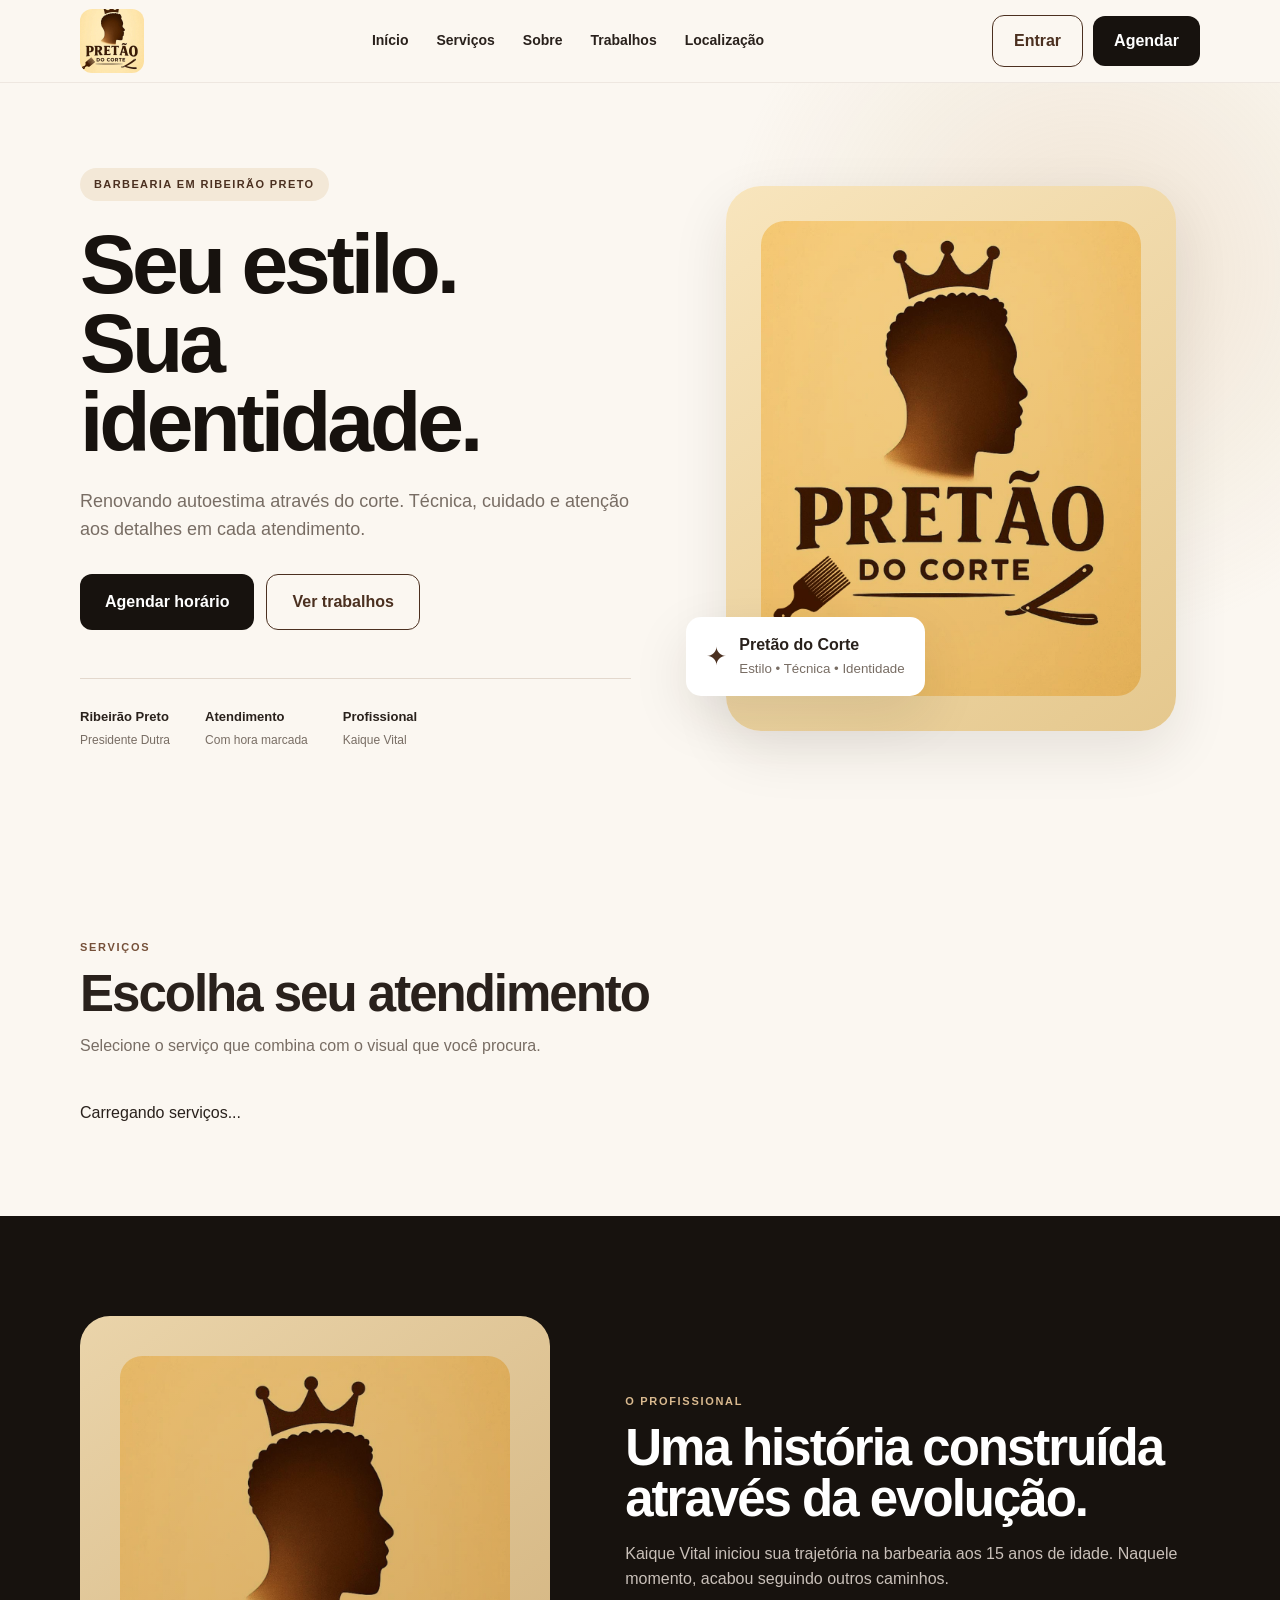
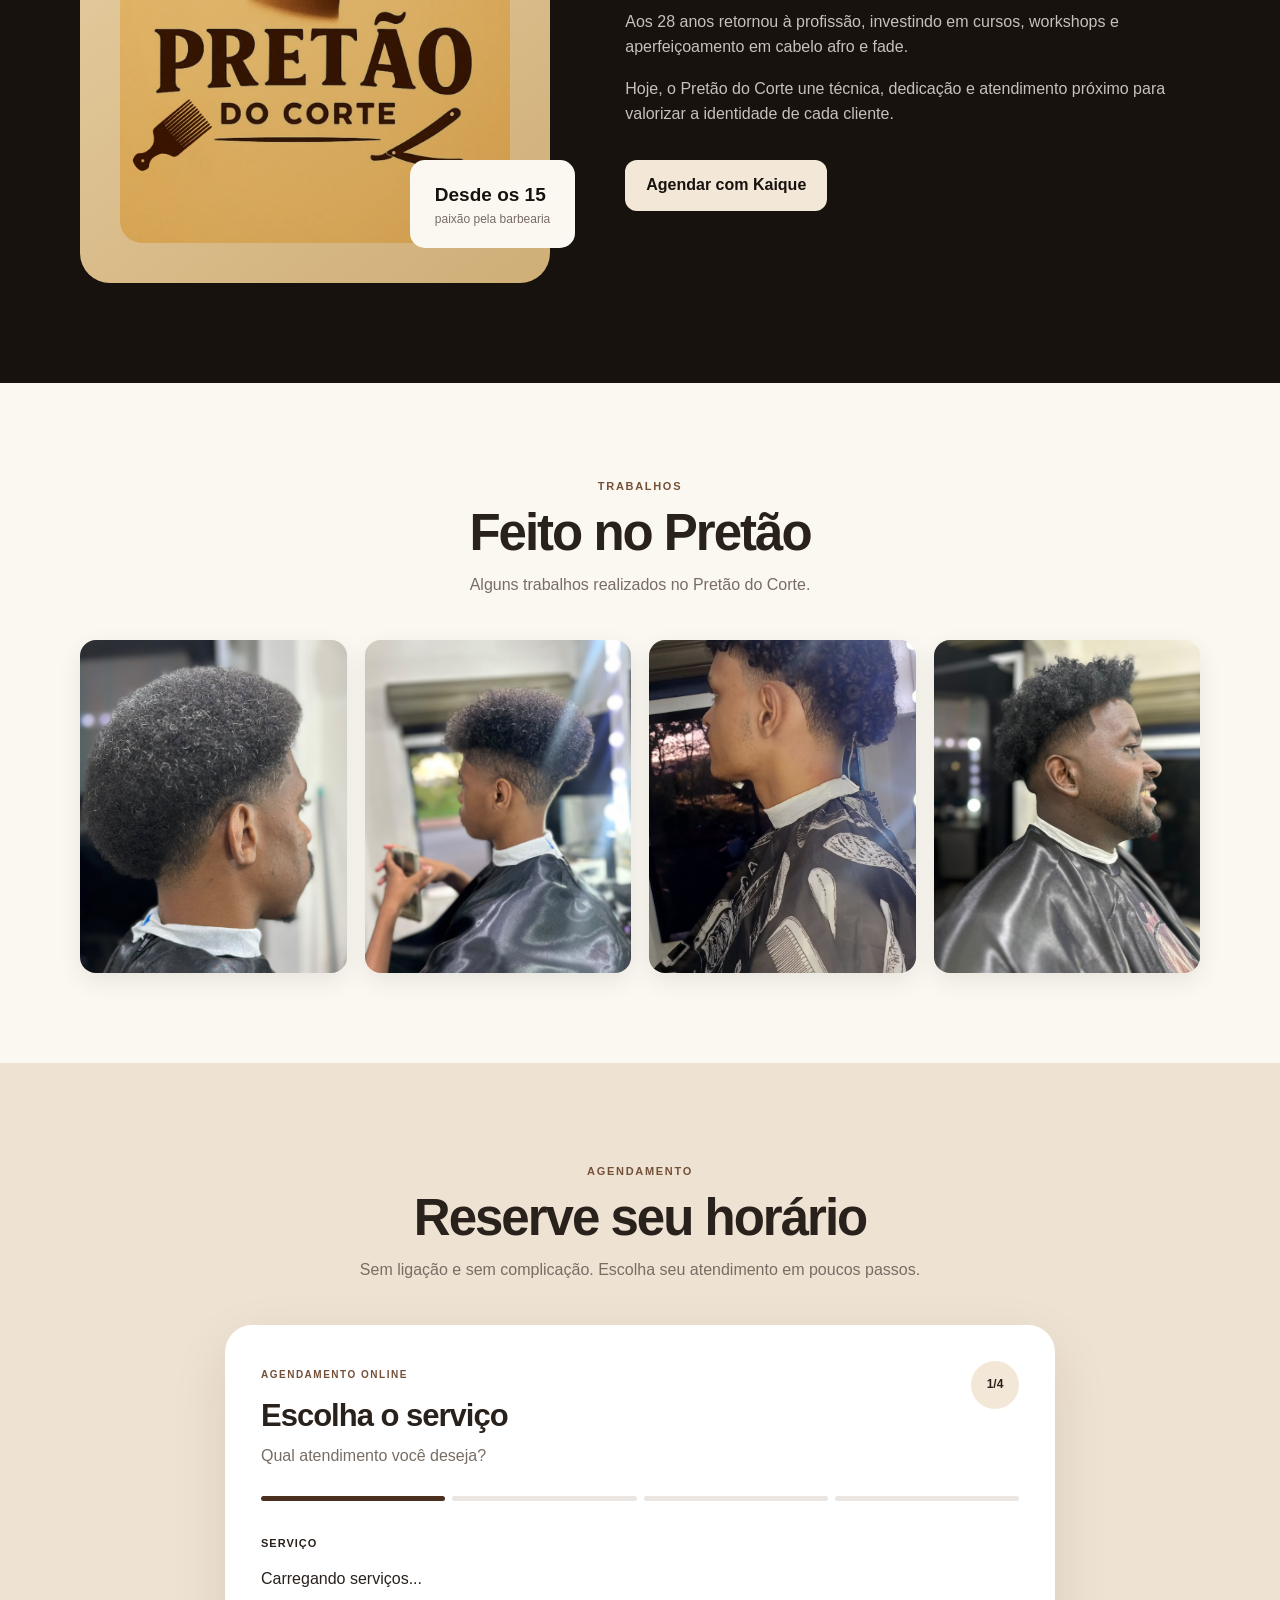
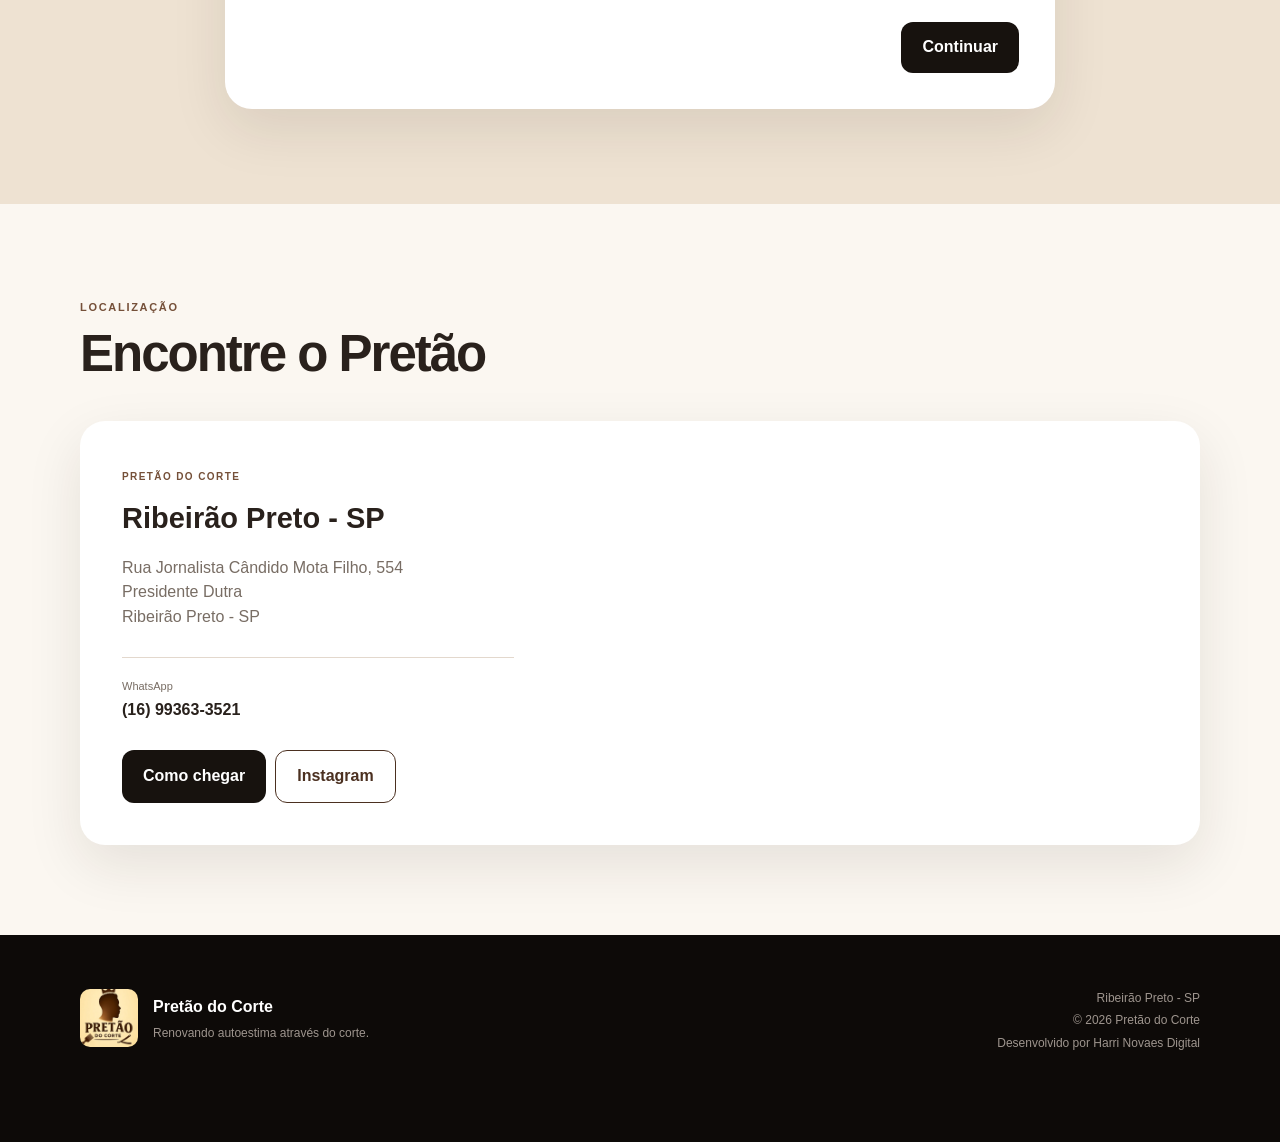
==== commit 35186923: "Add files via upload" ====
--- a/index.html
+++ b/index.html
@@ -706,6 +706,17 @@
           </div>
 
 
+          <a
+            id="bookingWhatsappButton"
+            class="btn btn-outline"
+            href="#"
+            target="_blank"
+            rel="noopener noreferrer"
+            style="margin-right:10px"
+          >
+            Falar com a barbearia no WhatsApp
+          </a>
+
           <button
             class="btn btn-dark"
             onclick="resetBooking()"
@@ -852,6 +863,10 @@
 
       <p>
         © 2026 Pretão do Corte
+      </p>
+
+      <p>
+        Desenvolvido por Harri Novaes Digital
       </p>
 
     </div>
@@ -1942,6 +1957,23 @@
       "Nos vemos em breve!";
 
 
+  const whatsappMessage = [
+    "Olá! Fiz um agendamento no Pretão do Corte.",
+    `Serviço: ${booking.service}`,
+    `Data: ${booking.date}`,
+    `Horário: ${booking.time}`,
+    "Agendamento realizado pelo site."
+  ].join("\n");
+
+  const bookingWhatsappButton =
+    document.getElementById("bookingWhatsappButton");
+
+  if (bookingWhatsappButton) {
+    bookingWhatsappButton.href =
+      `https://wa.me/5516993633521?text=${encodeURIComponent(whatsappMessage)}`;
+  }
+
+
   document
     .getElementById(
       "stepNumber"
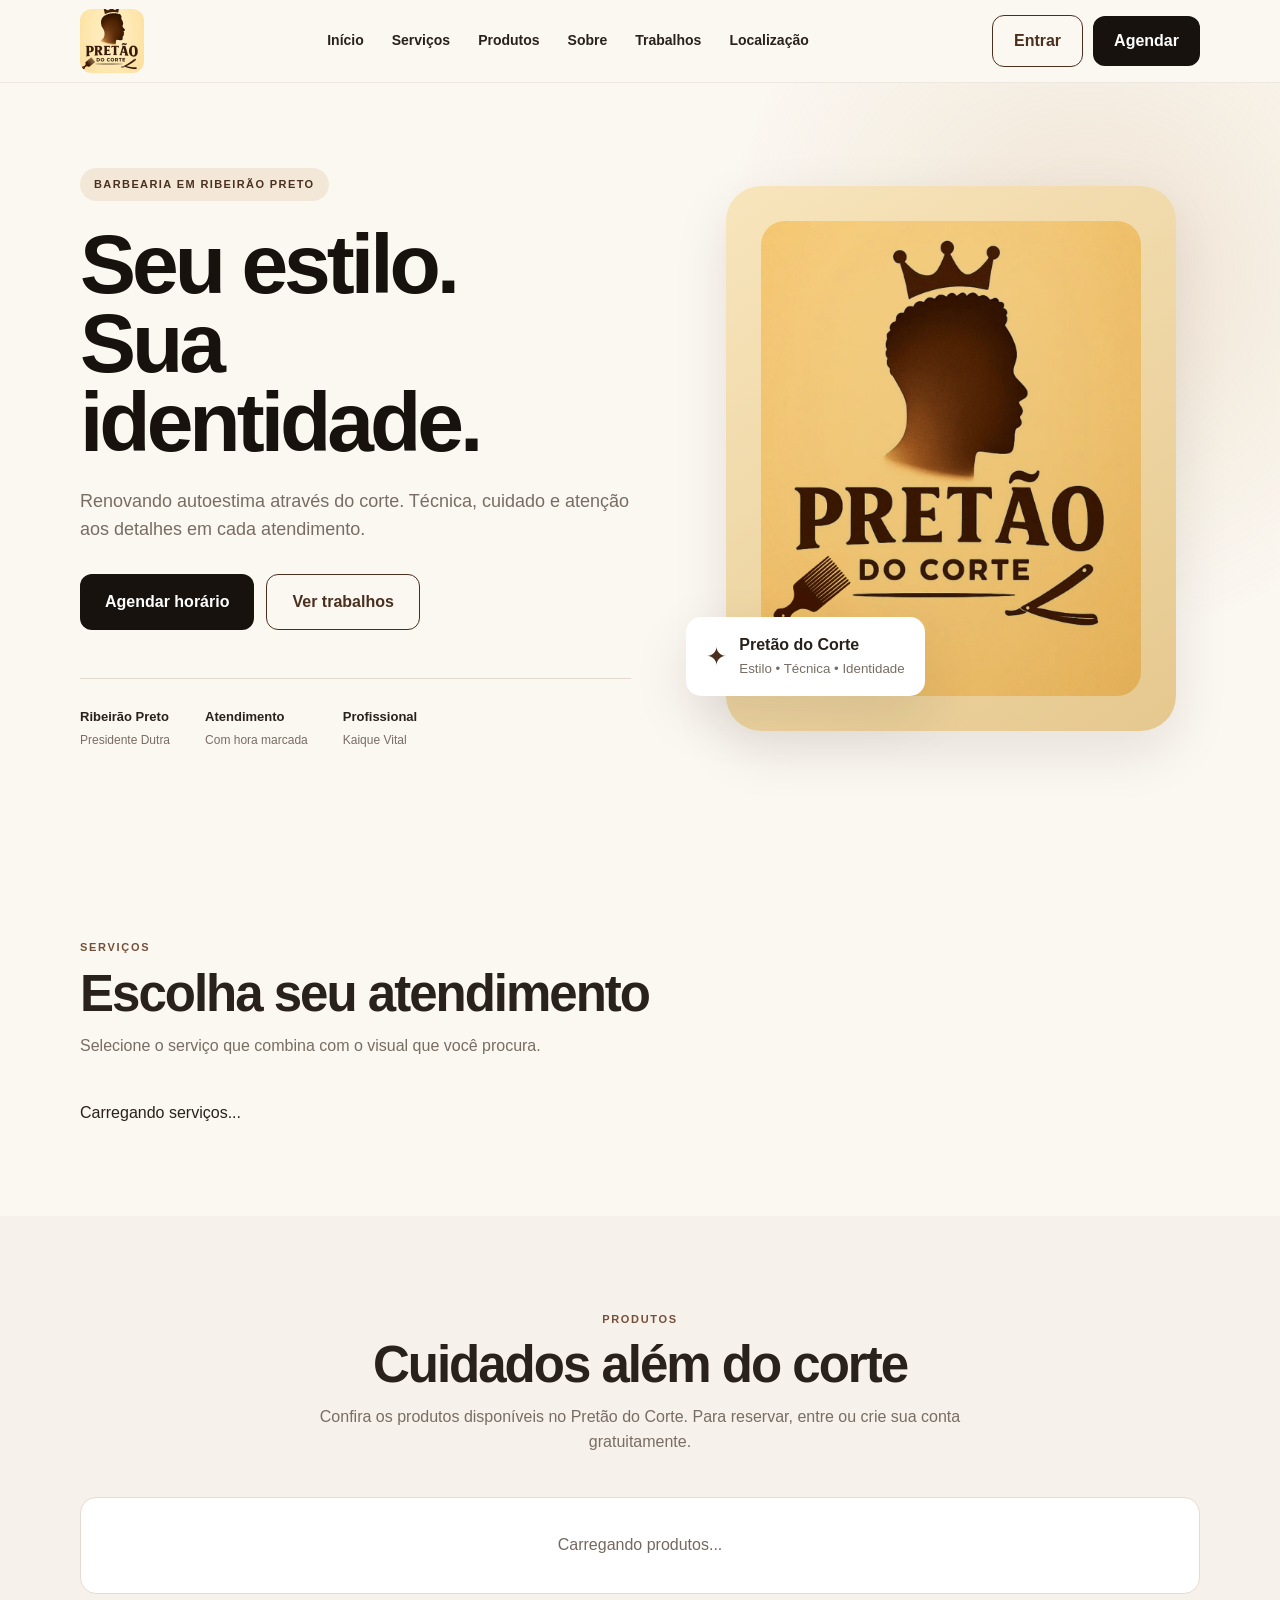
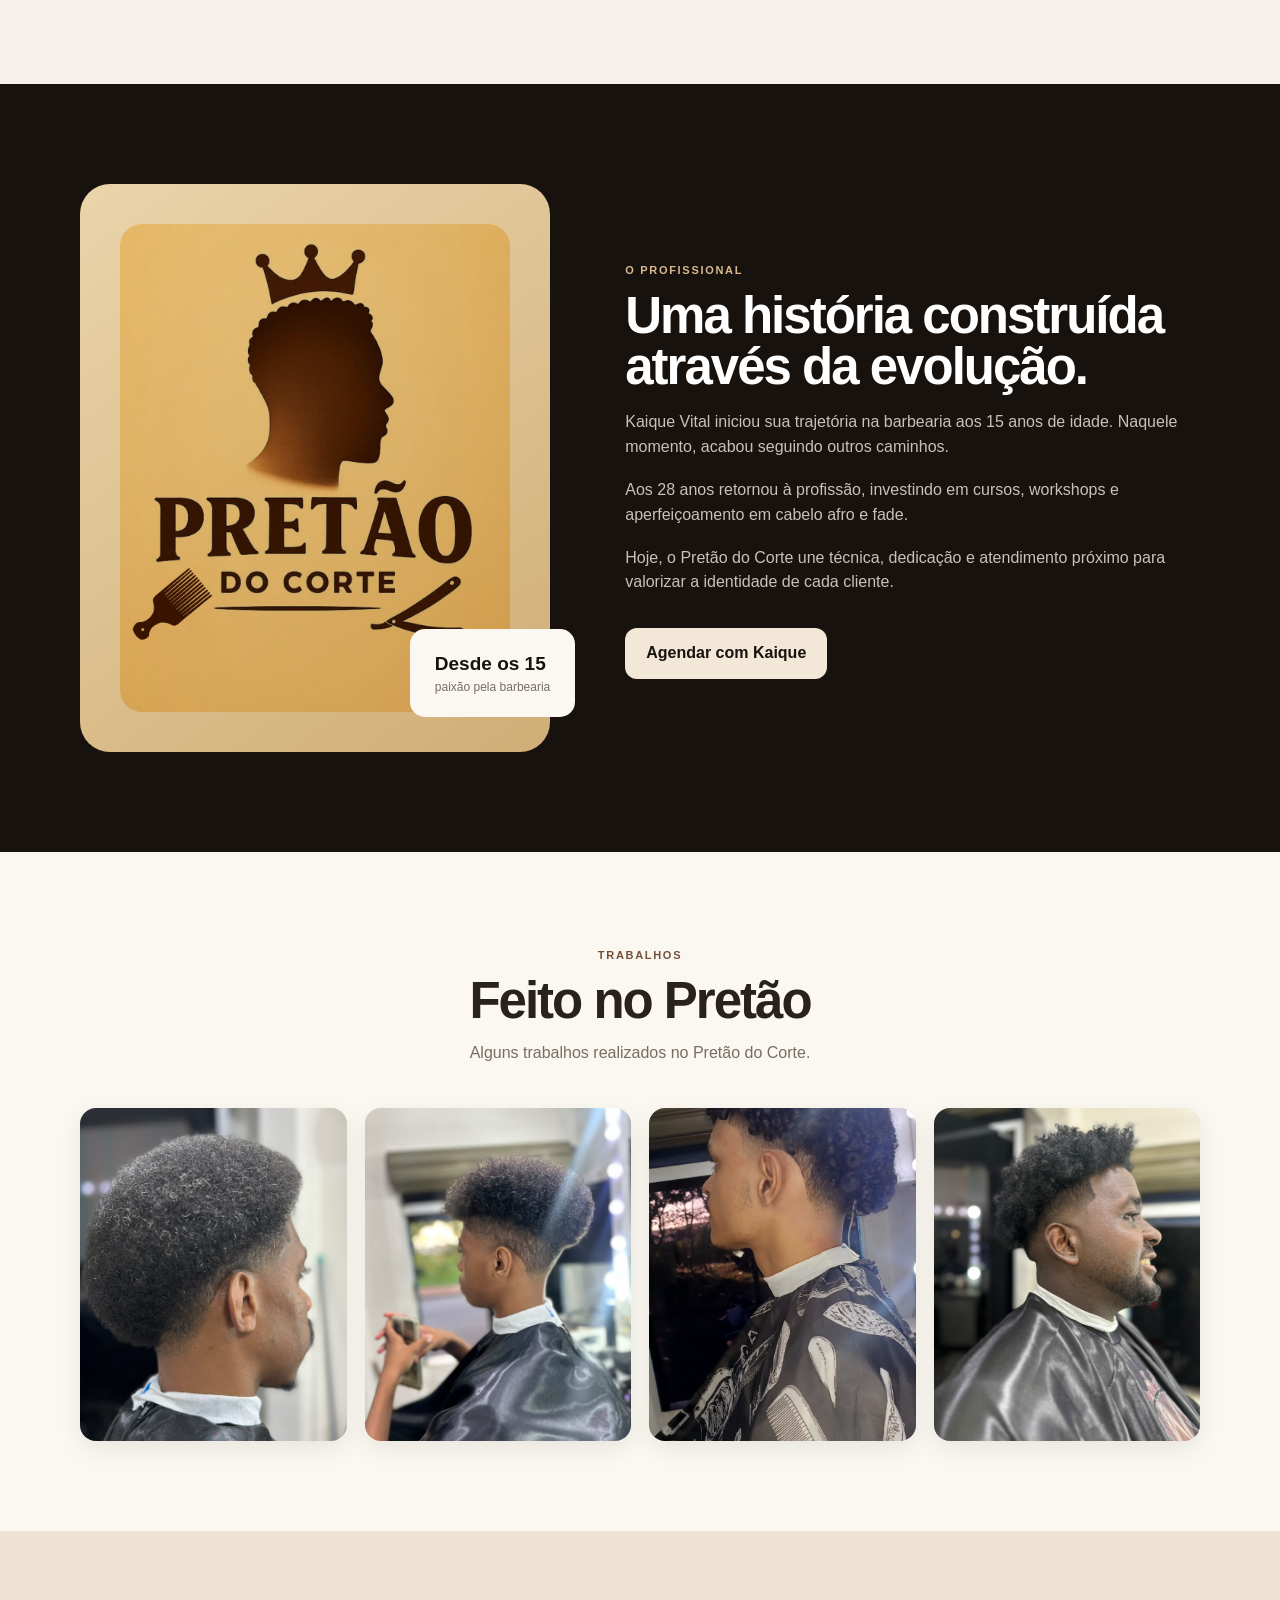
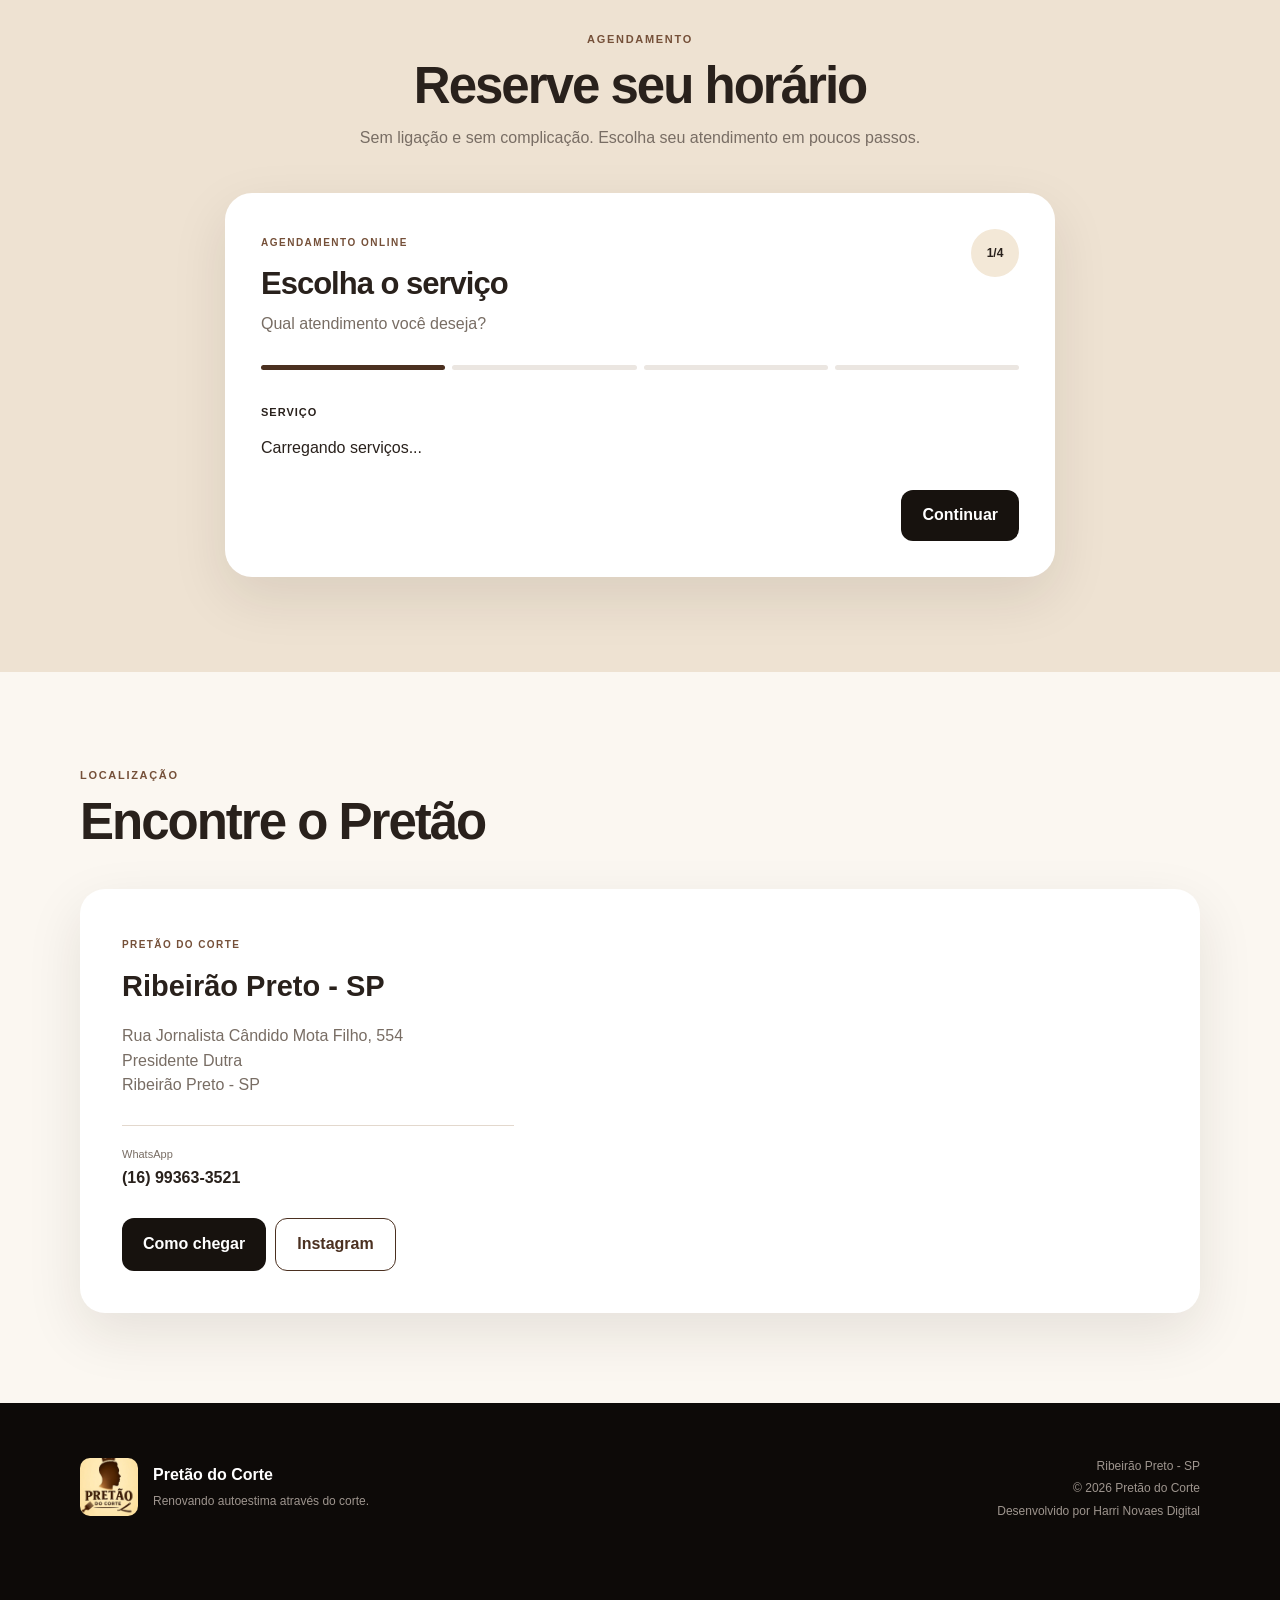
==== commit 4d451f5e: "Update index.html" ====
--- a/index.html
+++ b/index.html
@@ -67,7 +67,52 @@
     .client-appointment-actions button{border:0;background:transparent;padding:0;color:#8d2f24;font-weight:800;cursor:pointer}
     .client-appointments-empty{padding:14px;border-radius:12px;background:#f2e9e1;color:#75685f;font-size:13px;line-height:1.45}
     .client-loading{opacity:.7}
+
+    .loyalty-invite{
+      margin:22px 0 18px;
+      padding:18px;
+      border:1px solid #e4d5c8;
+      border-radius:16px;
+      background:#fff7ef;
+      text-align:left;
+    }
+    .loyalty-invite.hidden{display:none}
+    .loyalty-invite-icon{font-size:28px;line-height:1;margin-bottom:8px}
+    .loyalty-invite strong{display:block;color:#241912;font-size:17px;margin-bottom:6px}
+    .loyalty-invite p{margin:0 0 14px;color:#75685f;line-height:1.5;font-size:14px}
+    .loyalty-invite .btn{width:100%;text-align:center}
+    .confirmation-actions{display:flex;gap:10px;justify-content:center;flex-wrap:wrap}
     @media(max-width:760px){.nav-client-area{gap:6px}.nav-client-btn{padding-left:12px;padding-right:12px}.nav-book{display:none}.gallery-grid{grid-template-columns:repeat(2,minmax(0,1fr));gap:12px}.gallery-item{border-radius:12px}}
+
+    /* CATÁLOGO DE PRODUTOS */
+    .products-section{background:#f7f1eb}
+    .products-grid{display:grid;grid-template-columns:repeat(3,minmax(0,1fr));gap:20px;margin-top:30px}
+    .product-card{background:#fff;border:1px solid #e7dbd1;border-radius:18px;overflow:hidden;box-shadow:0 10px 28px rgba(35,24,17,.06);display:flex;flex-direction:column}
+    .product-image{aspect-ratio:1/1;background:#eee5dd;overflow:hidden;position:relative}
+    .product-image img{width:100%;height:100%;object-fit:cover;display:block}
+    .product-placeholder{width:100%;height:100%;display:grid;place-items:center;font-size:48px;color:#8c796b}
+    .product-badge{position:absolute;top:12px;left:12px;padding:7px 10px;border-radius:999px;background:#211811;color:#fff;font-size:10px;font-weight:900;letter-spacing:.05em}
+    .product-body{padding:18px;display:flex;flex-direction:column;gap:10px;flex:1}
+    .product-meta{font-size:11px;font-weight:800;text-transform:uppercase;letter-spacing:.08em;color:#917b6b}
+    .product-body h3{margin:0;color:#241912;font-size:20px}
+    .product-description{margin:0;color:#75685f;line-height:1.5;font-size:14px;min-height:42px}
+    .product-footer{display:flex;align-items:flex-end;justify-content:space-between;gap:12px;margin-top:auto;padding-top:6px}
+    .product-price{font-size:21px;font-weight:900;color:#241912}
+    .product-stock{font-size:11px;font-weight:900;padding:6px 9px;border-radius:999px;background:#eaf6ef;color:#28633a;white-space:nowrap}
+    .product-stock.low{background:#fff5df;color:#8a5b00}
+    .product-stock.out{background:#fff0ee;color:#8d2f24}
+    .product-reserve{width:100%;margin-top:4px}
+    .product-reserve:disabled{opacity:.55;cursor:not-allowed}
+    .products-empty{grid-column:1/-1;padding:35px;text-align:center;background:#fff;border:1px solid #e7dbd1;border-radius:16px;color:#75685f}
+    .product-modal-summary{display:flex;gap:14px;align-items:center;padding:14px;background:#f2e9e1;border-radius:14px;margin:16px 0}
+    .product-modal-summary img{width:74px;height:74px;object-fit:cover;border-radius:12px;background:#e9ded4}
+    .product-modal-summary strong{display:block;color:#241912;font-size:16px}
+    .product-modal-summary span{display:block;margin-top:5px;color:#75685f;font-size:13px}
+    .product-login-note{padding:14px;border-radius:12px;background:#fff7ef;border:1px solid #e4d5c8;color:#75685f;line-height:1.5;margin:14px 0}
+    .product-login-note strong{color:#241912}
+    @media(max-width:900px){.products-grid{grid-template-columns:repeat(2,minmax(0,1fr))}}
+    @media(max-width:600px){.products-grid{grid-template-columns:1fr}.product-description{min-height:0}}
+
   </style>
   <script src="https://cdn.jsdelivr.net/npm/@supabase/supabase-js@2"></script>
 </head>
@@ -92,6 +137,7 @@
     <nav class="desktop-nav">
       <a href="#home">Início</a>
       <a href="#servicos">Serviços</a>
+      <a href="#produtos">Produtos</a>
       <a href="#sobre">Sobre</a>
       <a href="#galeria">Trabalhos</a>
       <a href="#localizacao">Localização</a>
@@ -251,6 +297,26 @@
 </section>
 
 
+
+<!-- =========================
+     PRODUTOS
+========================= -->
+
+<section id="produtos" class="section products-section">
+  <div class="container">
+    <div class="section-heading center">
+      <span class="section-tag">Produtos</span>
+      <h2>Cuidados além do corte</h2>
+      <p>Confira os produtos disponíveis no Pretão do Corte. Para reservar, entre ou crie sua conta gratuitamente.</p>
+    </div>
+
+    <div class="products-grid" id="productsGrid">
+      <div class="products-empty">Carregando produtos...</div>
+    </div>
+  </div>
+</section>
+
+
 <!-- =========================
      SOBRE
 ========================= -->
@@ -706,23 +772,41 @@
           </div>
 
 
-          <a
-            id="bookingWhatsappButton"
-            class="btn btn-outline"
-            href="#"
-            target="_blank"
-            rel="noopener noreferrer"
-            style="margin-right:10px"
-          >
-            Falar com a barbearia no WhatsApp
-          </a>
-
-          <button
-            class="btn btn-dark"
-            onclick="resetBooking()"
-          >
-            Fazer novo agendamento
-          </button>
+          <div class="confirmation-actions">
+            <a
+              id="bookingWhatsappButton"
+              class="btn btn-dark"
+              href="#"
+              target="_blank"
+              rel="noopener noreferrer"
+            >
+              📲 Enviar confirmação no WhatsApp
+            </a>
+
+            <button
+              class="btn btn-outline"
+              onclick="resetBooking()"
+            >
+              📅 Fazer novo agendamento
+            </button>
+          </div>
+
+          <div class="loyalty-invite hidden" id="bookingLoyaltyInvite">
+            <div class="loyalty-invite-icon">🎁</div>
+            <strong>Quer ganhar cortes grátis?</strong>
+            <p>
+              Crie sua conta gratuitamente. A cada 10 cortes concluídos,
+              o próximo é grátis. Este agendamento ficará vinculado à sua conta.
+            </p>
+
+            <button
+              type="button"
+              class="btn btn-dark"
+              onclick="openRegisterFromBooking()"
+            >
+              👤 Criar minha conta
+            </button>
+          </div>
 
         </div>
 
@@ -965,6 +1049,17 @@
   document.getElementById("clientAuthModal").classList.add("hidden");
 }
 
+function openRegisterFromBooking() {
+  document.getElementById("clientAuthModal").classList.remove("hidden");
+  showClientRegister();
+
+  const nameInput = document.getElementById("clientRegisterName");
+  const phoneInput = document.getElementById("clientRegisterPhone");
+
+  if (nameInput) nameInput.value = booking.name || "";
+  if (phoneInput) phoneInput.value = formatPhone(booking.phone || "");
+}
+
 function showClientLogin() {
   document.getElementById("clientLoginForm").classList.remove("hidden");
   document.getElementById("clientRegisterForm").classList.add("hidden");
@@ -1059,13 +1154,38 @@
 
     if (error) throw error;
 
-    setClientMessage("Conta criada! Agora você já pode entrar.", "success");
+    const newClientId = Number(data?.cliente_id || 0);
+    let bookingLinked = false;
+
+    if (booking.agendamentoId && newClientId) {
+      const { data: linkData, error: linkError } = await db.rpc(
+        "vincular_agendamento_cliente",
+        {
+          p_agendamento_id: Number(booking.agendamentoId),
+          p_cliente_id: newClientId
+        }
+      );
+
+      if (linkError) throw linkError;
+      bookingLinked = Boolean(linkData?.ok);
+    }
+
+    const loyaltyInvite = document.getElementById("bookingLoyaltyInvite");
+    if (loyaltyInvite && bookingLinked) {
+      loyaltyInvite.classList.add("hidden");
+    }
 
     document.getElementById("clientLoginPhone").value = formatPhone(phone);
     document.getElementById("clientLoginPassword").value = "";
 
     showClientLogin();
-    setClientMessage("Conta criada! Entre com seu WhatsApp e senha.", "success");
+
+    setClientMessage(
+      bookingLinked
+        ? "Conta criada! 🎁 Este agendamento já está vinculado à sua fidelidade. Agora entre com seu WhatsApp e senha."
+        : "Conta criada! Agora entre com seu WhatsApp e senha.",
+      "success"
+    );
   } catch (error) {
     console.error("Erro no cadastro:", error);
     setClientMessage(error?.message || "Não foi possível criar sua conta.");
@@ -1117,6 +1237,7 @@
 
     updateBookingClientFields();
     showClientAccount();
+    await continuePendingProductReservation();
 
   } catch (error) {
     console.error("Erro no login:", error);
@@ -1417,6 +1538,182 @@
     .replaceAll("'", "&#039;");
 }
 
+
+/* =========================
+   PRODUTOS
+========================= */
+
+let publicProducts = [];
+let pendingProductId = null;
+let selectedProduct = null;
+
+async function loadPublicProducts() {
+  const grid = document.getElementById("productsGrid");
+  if (!grid) return;
+
+  try {
+    const { data, error } = await db
+      .from("produtos")
+      .select("id,nome,descricao,preco,estoque,imagem_url,categoria,destaque,estoque_minimo,codigo")
+      .eq("ativo", true)
+      .order("destaque", { ascending: false })
+      .order("id", { ascending: false });
+
+    if (error) throw error;
+
+    publicProducts = data || [];
+
+    if (!publicProducts.length) {
+      grid.innerHTML = `<div class="products-empty">Nenhum produto disponível no momento.</div>`;
+      return;
+    }
+
+    grid.innerHTML = publicProducts.map(product => {
+      const stock = Number(product.estoque || 0);
+      const minimum = Number(product.estoque_minimo || 0);
+      const stockClass = stock <= 0 ? "out" : (stock <= minimum ? "low" : "");
+      const stockText = stock <= 0 ? "Esgotado" : (stock <= minimum ? `Últimas ${stock} un.` : `${stock} em estoque`);
+      const image = product.imagem_url
+        ? `<img src="${escapeHtml(product.imagem_url)}" alt="${escapeHtml(product.nome)}" loading="lazy">`
+        : `<div class="product-placeholder">✂</div>`;
+
+      return `
+        <article class="product-card">
+          <div class="product-image">
+            ${image}
+            ${product.destaque ? `<span class="product-badge">★ DESTAQUE</span>` : ""}
+          </div>
+          <div class="product-body">
+            <div class="product-meta">${escapeHtml(product.categoria || "Produto")}${product.codigo ? ` · ${escapeHtml(product.codigo)}` : ""}</div>
+            <h3>${escapeHtml(product.nome)}</h3>
+            <p class="product-description">${escapeHtml(product.descricao || "Produto disponível no Pretão do Corte.")}</p>
+            <div class="product-footer">
+              <span class="product-price">${formatPrice(product.preco || 0)}</span>
+              <span class="product-stock ${stockClass}">${escapeHtml(stockText)}</span>
+            </div>
+            <button
+              type="button"
+              class="btn btn-dark product-reserve"
+              ${stock <= 0 ? "disabled" : ""}
+              onclick="startProductReservation(${Number(product.id)})"
+            >
+              ${stock <= 0 ? "Produto esgotado" : "🛍️ Reservar produto"}
+            </button>
+          </div>
+        </article>`;
+    }).join("");
+  } catch (error) {
+    console.error("Erro ao carregar produtos:", error);
+    grid.innerHTML = `<div class="products-empty">Não foi possível carregar os produtos agora. Atualize a página e tente novamente.</div>`;
+  }
+}
+
+function startProductReservation(productId) {
+  const product = publicProducts.find(item => Number(item.id) === Number(productId));
+  if (!product || Number(product.estoque || 0) <= 0) return;
+
+  if (!clientAccount || !clientSession) {
+    pendingProductId = Number(productId);
+    openClientAuth();
+    showClientLogin();
+    setClientMessage("Entre ou crie sua conta para reservar este produto.", "success");
+    return;
+  }
+
+  openProductReserveModal(product);
+}
+
+function openProductReserveModal(product) {
+  selectedProduct = product;
+  const modal = document.getElementById("productReserveModal");
+  document.getElementById("reserveProductName").textContent = product.nome || "Produto";
+  document.getElementById("reserveProductPrice").textContent = formatPrice(product.preco || 0);
+  document.getElementById("reserveProductStock").textContent = `${Number(product.estoque || 0)} unidade(s) disponível(is)`;
+  document.getElementById("reserveProductImage").src = product.imagem_url || "logo.png";
+
+  const quantity = document.getElementById("reserveProductQuantity");
+  quantity.value = 1;
+  quantity.max = Math.max(1, Number(product.estoque || 1));
+
+  setProductReserveMessage("");
+  modal.classList.remove("hidden");
+}
+
+function closeProductReserveModal() {
+  document.getElementById("productReserveModal")?.classList.add("hidden");
+  selectedProduct = null;
+}
+
+function setProductReserveMessage(message = "", type = "error") {
+  const box = document.getElementById("productReserveMessage");
+  if (!box) return;
+  box.textContent = message;
+  box.className = message ? `client-auth-message ${type}` : "client-auth-message hidden";
+}
+
+async function continuePendingProductReservation() {
+  if (!pendingProductId || !clientAccount || !clientSession) return;
+  const productId = pendingProductId;
+  pendingProductId = null;
+  const product = publicProducts.find(item => Number(item.id) === Number(productId));
+  if (!product) return;
+  closeClientAuth();
+  openProductReserveModal(product);
+}
+
+async function confirmProductReservation() {
+  if (!selectedProduct) return;
+
+  if (!clientAccount || !clientSession) {
+    closeProductReserveModal();
+    pendingProductId = Number(selectedProduct.id);
+    openClientAuth();
+    showClientLogin();
+    setClientMessage("Sua sessão terminou. Entre novamente para reservar.", "error");
+    return;
+  }
+
+  const quantity = Number(document.getElementById("reserveProductQuantity").value || 1);
+  const stock = Number(selectedProduct.estoque || 0);
+
+  if (!Number.isInteger(quantity) || quantity < 1 || quantity > stock) {
+    setProductReserveMessage("Escolha uma quantidade disponível em estoque.");
+    return;
+  }
+
+  const button = document.getElementById("confirmProductReserveButton");
+  button.disabled = true;
+  button.textContent = "Reservando...";
+
+  try {
+    const { data, error } = await db.rpc("reservar_produto", {
+      p_produto_id: Number(selectedProduct.id),
+      p_quantidade: quantity,
+      p_cliente_nome: clientAccount.nome,
+      p_cliente_telefone: clientAccount.whatsapp,
+      p_cliente_token: clientSession
+    });
+
+    if (error) throw error;
+    if (!data?.ok || !data?.cliente_id) {
+      throw new Error("Não foi possível validar sua conta para esta reserva.");
+    }
+
+    const productName = selectedProduct.nome;
+    closeProductReserveModal();
+    await loadPublicProducts();
+
+    alert(`Reserva realizada! ${quantity}x ${productName} ficou separado para você no Pretão do Corte.`);
+  } catch (error) {
+    console.error("Erro ao reservar produto:", error);
+    setProductReserveMessage(error?.message || "Não foi possível reservar o produto.");
+  } finally {
+    button.disabled = false;
+    button.textContent = "🛍️ Confirmar reserva";
+  }
+}
+
+
 let currentStep = 1;
 
 let booking = {
@@ -1426,6 +1723,7 @@
   date: "",
   dateISO: "",
   time: "",
+  agendamentoId: null,
   name: "",
   phone: "",
   clientId: null
@@ -1629,6 +1927,7 @@
 
 loadBusinessHours();
 loadPublicServices();
+loadPublicProducts();
 restoreClientSession();
 
 
@@ -1958,7 +2257,8 @@
 
 
   const whatsappMessage = [
-    "Olá! Fiz um agendamento no Pretão do Corte.",
+    "✂️ Novo agendamento — Pretão do Corte",
+    `Cliente: ${booking.name}`,
     `Serviço: ${booking.service}`,
     `Data: ${booking.date}`,
     `Horário: ${booking.time}`,
@@ -1971,6 +2271,13 @@
   if (bookingWhatsappButton) {
     bookingWhatsappButton.href =
       `https://wa.me/5516993633521?text=${encodeURIComponent(whatsappMessage)}`;
+  }
+
+  const loyaltyInvite =
+    document.getElementById("bookingLoyaltyInvite");
+
+  if (loyaltyInvite) {
+    loyaltyInvite.classList.toggle("hidden", Boolean(clientAccount));
   }
 
 
@@ -2044,6 +2351,9 @@
       "hidden"
     );
 
+  const loyaltyInvite = document.getElementById("bookingLoyaltyInvite");
+  if (loyaltyInvite) loyaltyInvite.classList.add("hidden");
+
 
   createDates();
 
@@ -2061,6 +2371,46 @@
 <div class="gallery-lightbox hidden" id="galleryLightbox" onclick="closeGalleryImage(event)">
   <button type="button" class="gallery-lightbox-close" onclick="closeGalleryImage()" aria-label="Fechar imagem">×</button>
   <img id="galleryLightboxImage" src="" alt="">
+</div>
+
+
+<!-- =========================
+     RESERVA DE PRODUTO
+========================= -->
+
+<div class="client-modal hidden" id="productReserveModal">
+  <div class="client-modal-backdrop" onclick="closeProductReserveModal()"></div>
+  <div class="client-modal-card">
+    <button type="button" class="client-modal-close" onclick="closeProductReserveModal()" aria-label="Fechar">×</button>
+    <span class="booking-small">RESERVA DE PRODUTO</span>
+    <h3>Confirmar reserva</h3>
+    <p>O produto ficará separado para você no Pretão do Corte.</p>
+
+    <div class="product-modal-summary">
+      <img id="reserveProductImage" src="logo.png" alt="">
+      <div>
+        <strong id="reserveProductName">Produto</strong>
+        <span id="reserveProductPrice">R$ 0,00</span>
+        <span id="reserveProductStock">Disponível</span>
+      </div>
+    </div>
+
+    <div class="field">
+      <label for="reserveProductQuantity">Quantidade</label>
+      <input id="reserveProductQuantity" type="number" min="1" value="1">
+    </div>
+
+    <div class="product-login-note">
+      <strong>Reserva vinculada à sua conta.</strong><br>
+      Usaremos seu nome e WhatsApp cadastrados.
+    </div>
+
+    <div id="productReserveMessage" class="client-auth-message hidden"></div>
+
+    <button type="button" class="btn btn-dark client-auth-submit" id="confirmProductReserveButton" onclick="confirmProductReservation()">
+      🛍️ Confirmar reserva
+    </button>
+  </div>
 </div>
 
 <!-- =========================
@@ -2257,4 +2607,4 @@
 
 
 </body>
-</html>+</html>
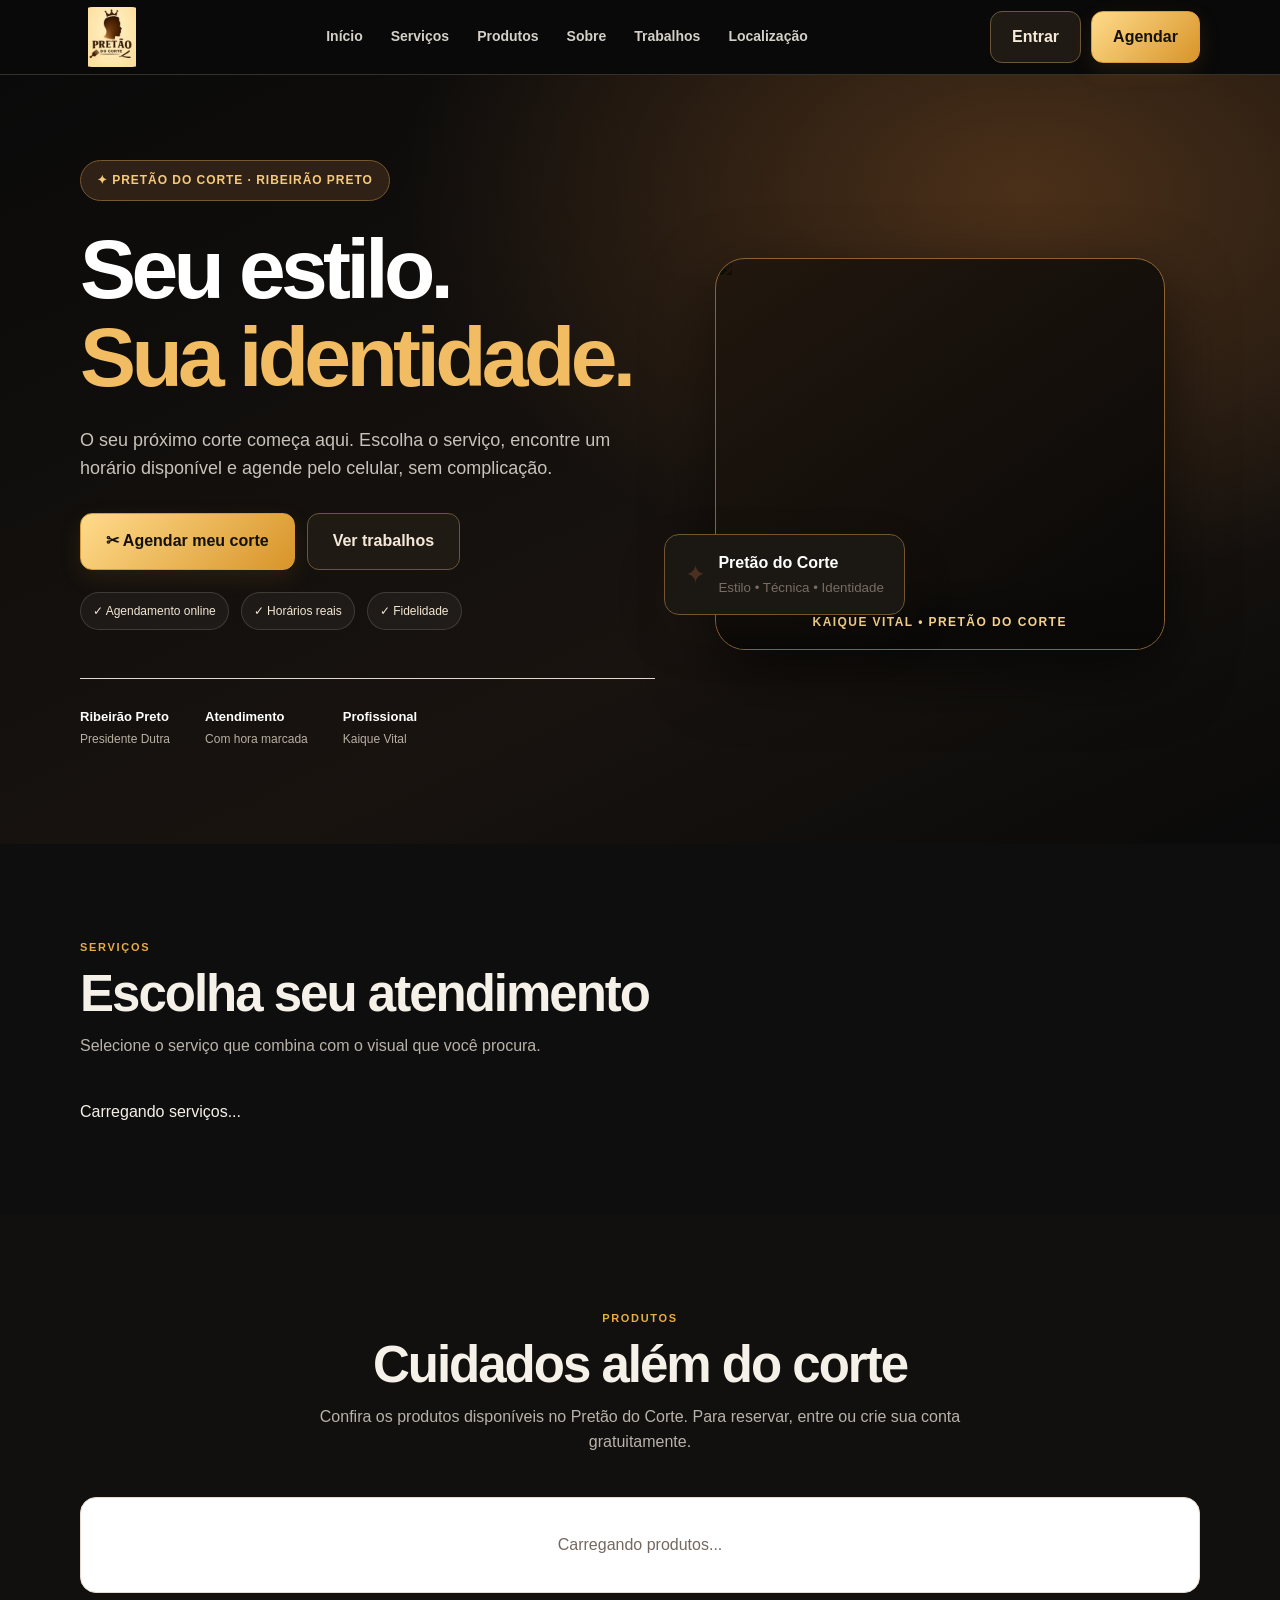
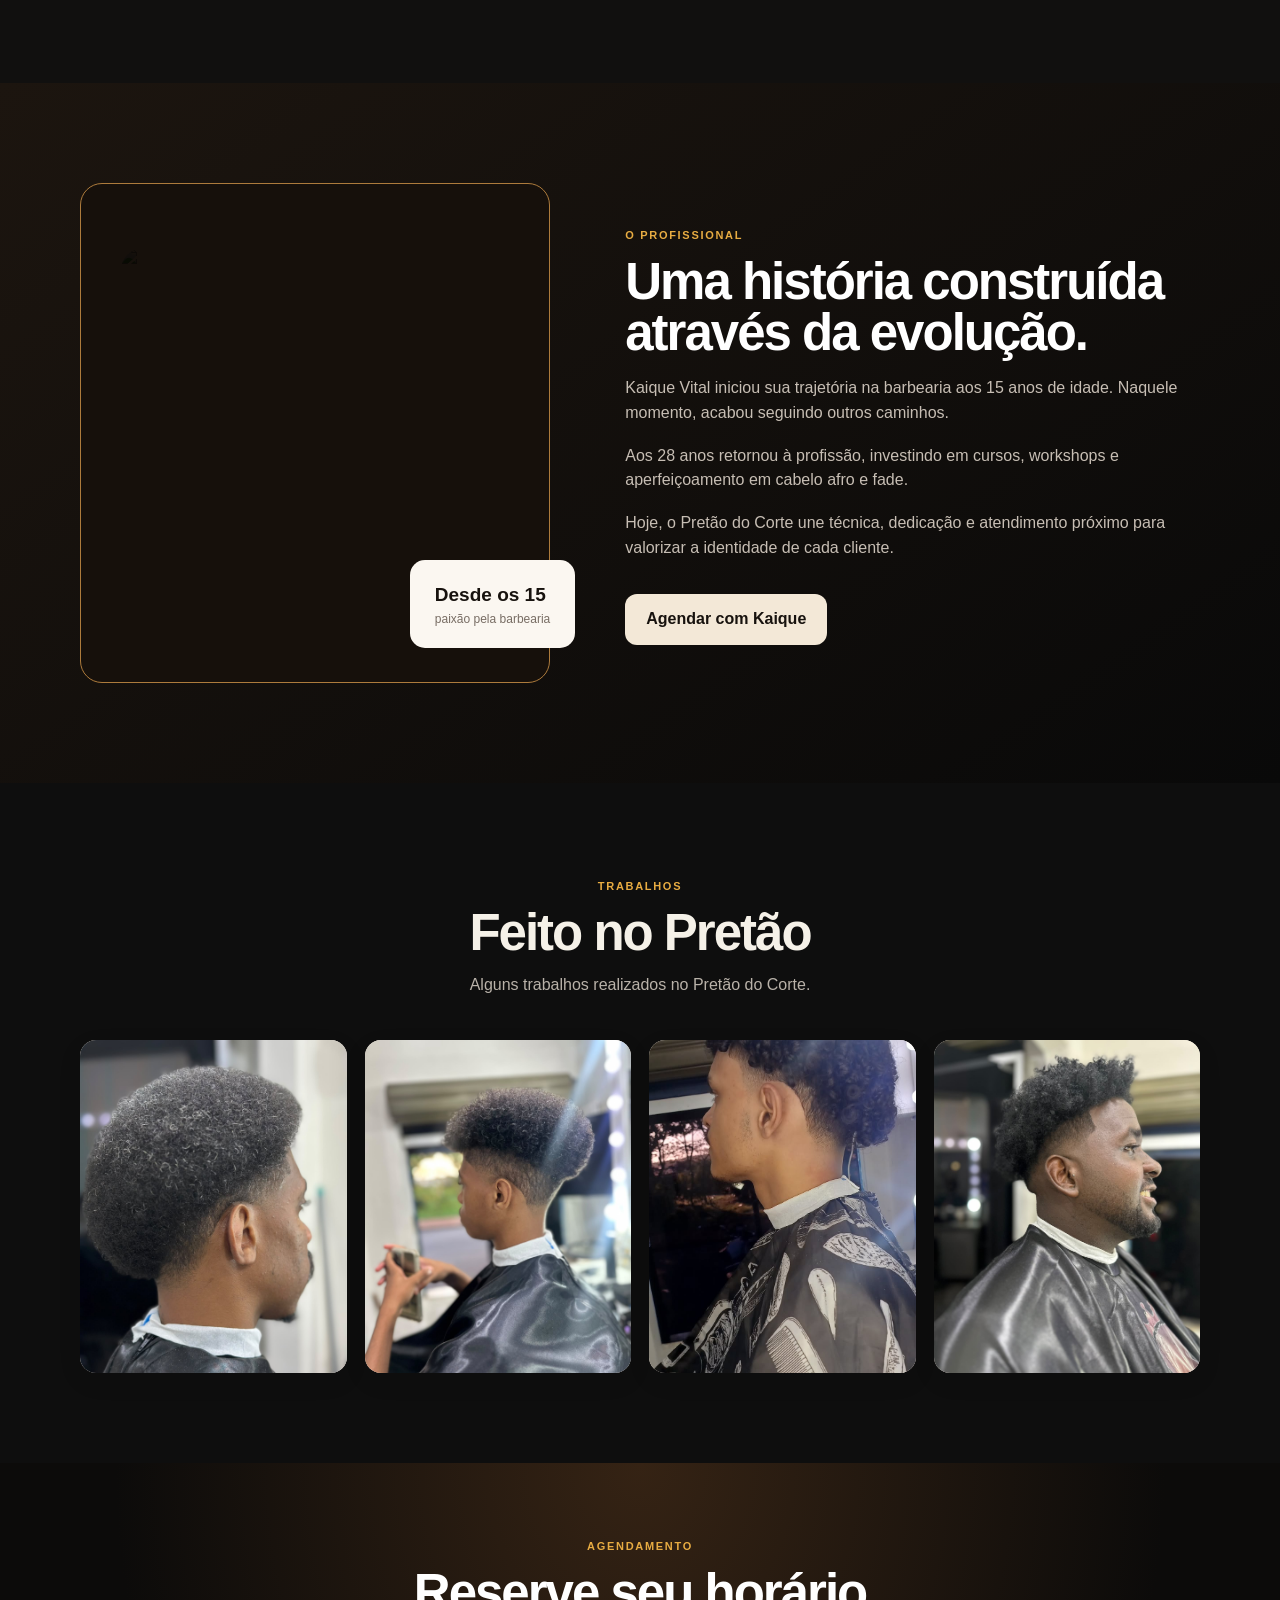
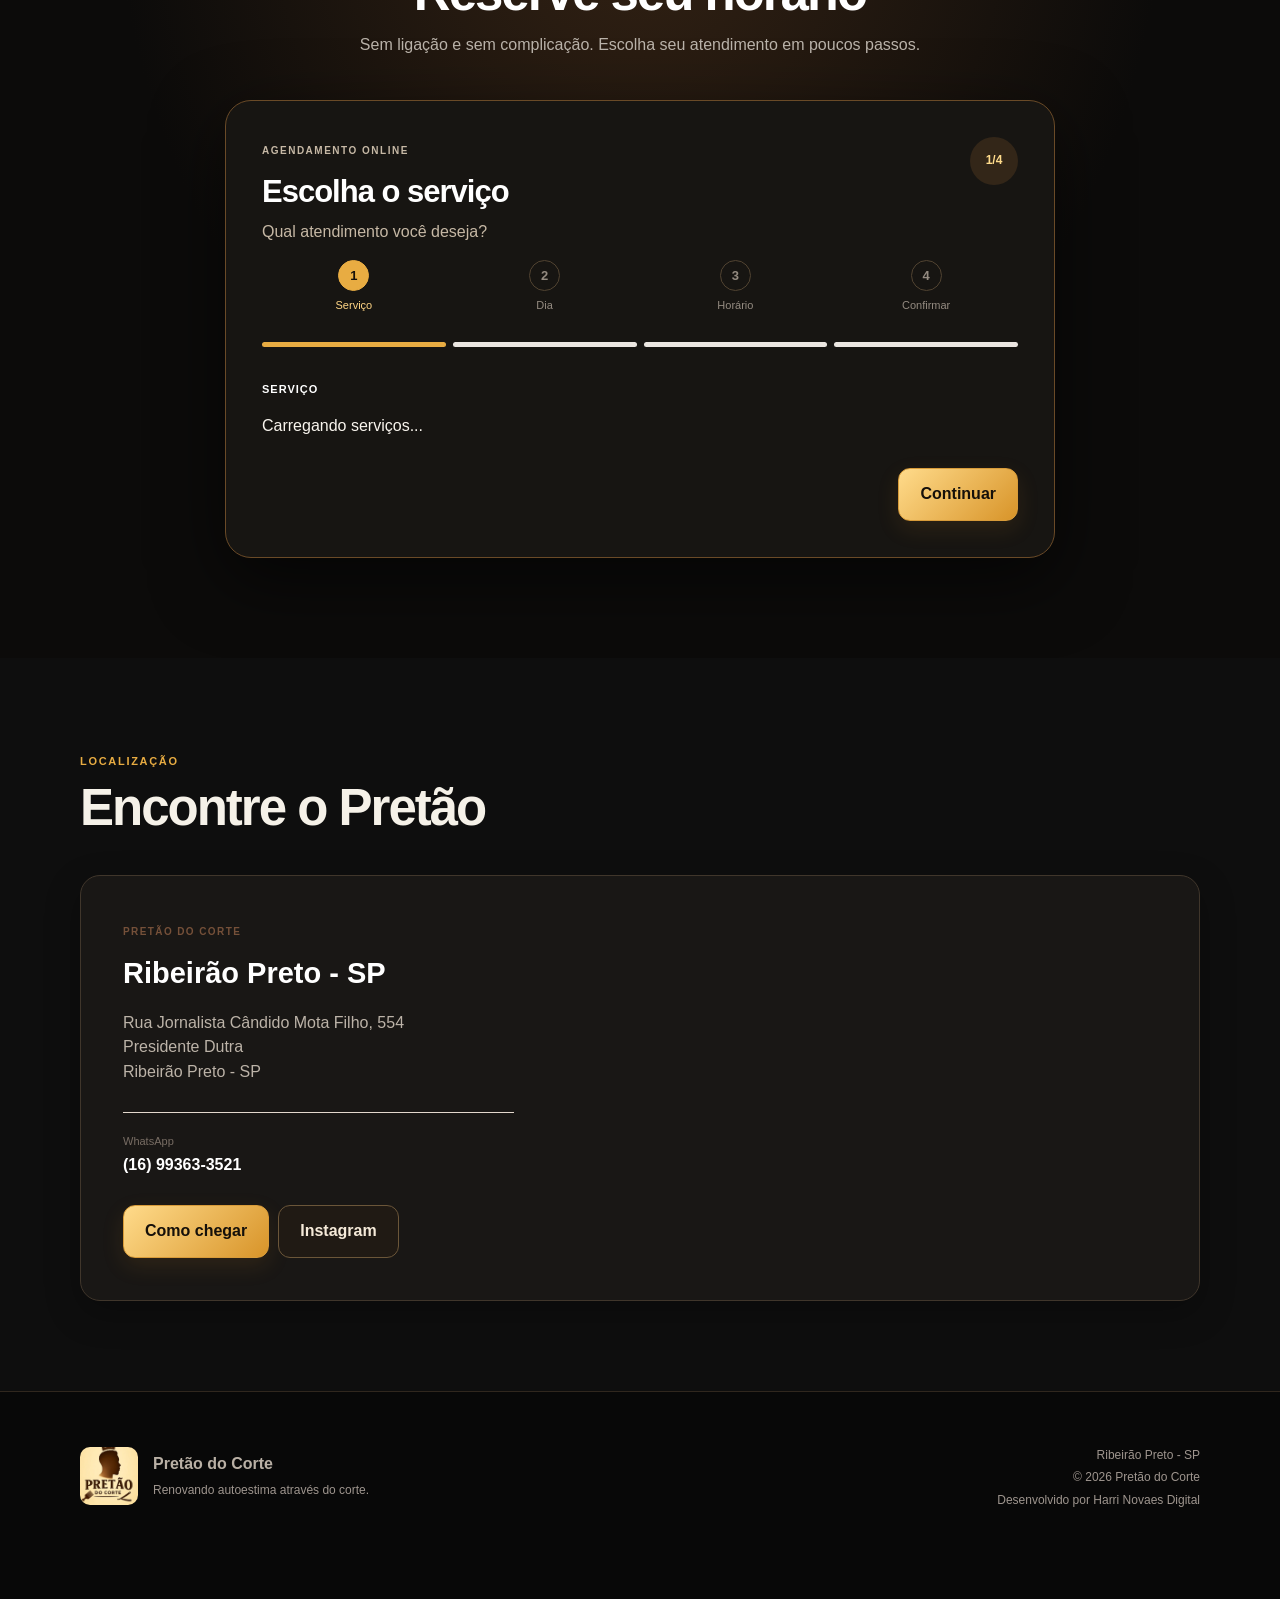
==== commit f0d109fd: "Update index.html" ====
--- a/index.html
+++ b/index.html
@@ -113,6 +113,73 @@
     @media(max-width:900px){.products-grid{grid-template-columns:repeat(2,minmax(0,1fr))}}
     @media(max-width:600px){.products-grid{grid-template-columns:1fr}.product-description{min-height:0}}
 
+  
+/* PRETÃO APP UI 2026 — camada visual, preservando a lógica original */
+:root{--app-bg:#090909;--app-card:#161616;--app-gold:#e8ac42;--app-gold-light:#ffdb8b;--app-text:#f8f6f0;--app-muted:#a8a39b}
+html{scroll-behavior:smooth;scroll-padding-top:82px}
+body{background:var(--app-bg);color:var(--app-text)}
+.header{background:rgba(10,10,10,.94)!important;border-bottom:1px solid #34302a!important;backdrop-filter:blur(18px);position:sticky;top:0;z-index:1000}
+.header .nav{min-height:74px}.brand img{max-height:60px;object-fit:contain}
+.desktop-nav a{color:#d5d0c7!important}.desktop-nav a:hover{color:var(--app-gold)!important}
+.btn-dark,.service-book{background:linear-gradient(135deg,#ffdb8b,#d89429)!important;color:#15100a!important;border:1px solid #d89b39!important;font-weight:800!important;box-shadow:0 8px 22px #b8752124}
+.btn-outline{color:#f5ead9!important;border-color:#6b5639!important;background:#201a14!important}
+.hero{background:radial-gradient(ellipse at 80% 15%,#4b3019 0%,transparent 43%),linear-gradient(155deg,#0a0a0a,#18130f 65%,#0a0a0a)!important;color:#fff!important;min-height:unset!important}
+.hero-grid{align-items:center;gap:24px}.hero-content h1{color:#fff!important;letter-spacing:-.055em;line-height:1.05}.hero-text{color:#c8c2b9!important}.eyebrow{color:var(--app-gold)!important}
+.hero-logo-card{background:linear-gradient(145deg,#21170e,#080808)!important;border:1px solid #8d6334!important;border-radius:30px!important;box-shadow:0 24px 65px #0008!important}
+.hero-badge{background:#1b1713!important;color:#fff!important;border:1px solid #73552f!important}
+.hero-info strong{color:#fff!important}.hero-info span{color:#b9afa3!important}
+.section,.products-section,#servicos,#galeria,#localizacao{background:#0e0e0e!important;color:#f5f1e8!important}
+.section-heading h2,.section-heading p,.section-heading .section-tag{color:inherit}.section-heading p{color:#b9b2a9!important}.section-tag{color:var(--app-gold)!important}
+.service-card,.product-card,.location-card{background:#191715!important;border:1px solid #40362b!important;color:#f6f1e8!important;border-radius:20px!important;box-shadow:0 12px 35px #0004!important}
+.service-card h3,.product-card h3,.location-card h3{color:#fff!important}.service-card p,.product-card p,.location-card p{color:#bcb3a8!important}.service-footer,.product-price,.service-number{color:var(--app-gold-light)!important}
+.products-section{background:#11100f!important}.product-body{background:#191715!important}.product-meta{color:#e4b56d!important}.product-stock{color:#153b25!important}
+.about{background:linear-gradient(145deg,#1c150f,#090909)!important}.about h2,.about p{color:#fff!important}.about p{color:#c7beb4!important}
+.booking-section{background:radial-gradient(ellipse at top,#352314,#0c0b0a 58%)!important;color:#fff!important;padding-top:70px;padding-bottom:100px}
+.booking-card{background:#171512!important;border:1px solid #6a4a27!important;color:#f9f5ee!important;border-radius:26px!important;box-shadow:0 22px 70px #0009!important;overflow:hidden}
+.booking-header h3,.booking-label{color:#fff!important}.booking-header p,.booking-small{color:#c6b8a5!important}.booking-step-number{background:#332618!important;color:var(--app-gold-light)!important}
+.progress-item.active{background:var(--app-gold)!important}
+.booking-option,.dates button,.times button{background:#24211e!important;color:#fff!important;border:1px solid #4b4035!important;border-radius:13px!important;transition:all .2s}
+.booking-option strong{color:#fff!important}.booking-option small{color:#c4b7a6!important}
+.booking-option.selected,.dates button.selected,.times button.selected,.date.selected,.time.selected{background:#3d2b17!important;border-color:var(--app-gold)!important;color:#ffda87!important}
+.booking-actions .btn-gray{background:#302b26!important;color:#fff!important}
+.booking-card input{background:#28231f!important;color:#fff!important;border:1px solid #63513b!important}
+.booking-card label{color:#e9e1d7!important}
+.booking-notice{background:#282018!important;color:#e3d4c2!important;border-color:#59452c!important}
+.location-info .contact-item{color:#fff!important}
+footer{background:#080808!important;color:#b9b0a5!important;border-top:1px solid #30271e}
+.app-kicker{display:inline-flex;align-items:center;gap:9px;color:#f6ca7b;background:#302116;border:1px solid #79572f;padding:10px 16px;border-radius:100px;font-size:12px;font-weight:800;letter-spacing:.08em;text-transform:uppercase;margin-bottom:24px}
+.app-hero-title em{color:var(--app-gold-light);font-style:normal}.app-hero-subtitle{font-size:17px;color:#c8c2b9;max-width:540px;line-height:1.6}
+.app-trust{display:flex;gap:12px;flex-wrap:wrap;margin-top:22px}.app-trust span{font-size:12px;padding:9px 12px;background:#ffffff0b;border:1px solid #ffffff25;border-radius:100px;color:#f3e6d3}
+.app-booking-heading{display:flex;align-items:center;justify-content:space-between;gap:10px;margin:0 0 20px}.app-booking-heading strong{font-size:14px;color:#f8d38c}.app-booking-heading small{color:#b2a393;font-size:12px}
+.app-steps{display:grid;grid-template-columns:repeat(4,minmax(0,1fr));gap:7px;margin:16px 0 24px}.app-step{display:flex;flex-direction:column;align-items:center;gap:6px;color:#948b81;font-size:11px;text-align:center}.app-step b{width:31px;height:31px;display:grid;place-items:center;border:1px solid #514331;border-radius:50%;font-size:13px}.app-step.active{color:#ffd585}.app-step.active b{background:var(--app-gold);color:#17100a;border-color:var(--app-gold)}.app-step.done b{background:#3d2d18;color:#ffda90;border-color:#b17c33}
+.app-bottom-nav{display:none}.app-section-heading{color:var(--app-gold);font-weight:800;font-size:11px;letter-spacing:.14em;text-transform:uppercase}
+@media(max-width:760px){
+ body{padding-bottom:calc(84px + env(safe-area-inset-bottom));background:#0b0b0b!important}
+ .header .nav{min-height:64px}.header .brand img{max-height:52px}.nav-client-btn{font-size:12px!important;padding:9px 12px!important}
+ .hero{padding:38px 0 46px!important}.hero-grid{display:flex!important;flex-direction:column!important;gap:25px!important}.hero-content{width:100%}.hero-content h1{font-size:clamp(38px,11vw,58px)!important;line-height:1.04!important;margin:0 0 17px!important}.hero-visual{width:100%!important;max-width:320px!important;margin:auto!important}.hero-logo-card{padding:15px!important;min-height:unset!important}.hero-logo-card img{max-height:190px!important;object-fit:contain}.hero-badge{display:none!important}
+ .hero-actions{display:grid!important;grid-template-columns:1fr!important;gap:10px!important}.hero-actions .btn{width:100%!important;text-align:center!important;justify-content:center!important}.hero-info{display:none!important}
+ .section,.booking-section{padding-top:52px!important;padding-bottom:60px!important}.section-heading h2{font-size:clamp(29px,8vw,40px)!important}.services-grid,.products-grid{grid-template-columns:1fr!important}.service-card,.product-card{border-radius:18px!important}
+ .booking-card{padding:18px!important;border-radius:22px!important}.booking-header{gap:8px}.booking-header h3{font-size:24px!important}.booking-option{padding:16px!important;min-height:65px}.dates,.times{gap:8px!important}.booking-actions{gap:10px!important}.booking-actions .btn{flex:1;min-height:46px}
+ .mobile-book{display:none!important}
+ .app-bottom-nav{position:fixed;display:grid;grid-template-columns:repeat(4,1fr);left:0;right:0;bottom:0;z-index:9000;background:#100f0ef5;border-top:1px solid #5b4128;padding:10px 8px calc(10px + env(safe-area-inset-bottom));box-shadow:0 -10px 30px #0008;backdrop-filter:blur(20px)}
+ .app-bottom-nav a{display:flex;align-items:center;flex-direction:column;justify-content:center;gap:5px;color:#ada49a;text-decoration:none;font-size:10px;font-weight:700;min-height:48px}.app-bottom-nav a svg{width:22px;height:22px;stroke:currentColor;stroke-width:1.8;fill:none}.app-bottom-nav a.active{color:#f5c36d}.app-bottom-nav a.active svg{stroke:#f5c36d}
+ .app-bottom-nav a.primary{color:#130f0a;background:linear-gradient(135deg,#ffe09a,#d9942d);border-radius:15px;margin:-6px 5px -2px;padding:7px}.app-bottom-nav a.primary svg{stroke:#1c1308}
+ .app-steps{gap:3px}.app-step{font-size:10px}
+ .client-modal{z-index:10001}.client-modal-card{max-height:86dvh}.gallery-lightbox{z-index:10002}
+}
+
+
+/* Foto real do profissional */
+.hero-logo-card{overflow:hidden;position:relative;padding:0!important;min-height:350px!important}
+.hero-logo-card .kaique-photo{display:block;width:100%;height:390px;max-height:none!important;object-fit:cover;object-position:center 28%;filter:saturate(.92) contrast(1.04)}
+.hero-logo-card::after{content:"KAIQUE VITAL  •  PRETÃO DO CORTE";position:absolute;bottom:0;left:0;right:0;padding:36px 12px 18px;text-align:center;font-size:12px;font-weight:900;letter-spacing:.12em;color:#f5d28c;background:linear-gradient(transparent,#090807ef)}
+.about-logo{overflow:hidden;border-radius:22px;border:1px solid #ad7b3c;background:#16100b}
+.about-logo .kaique-photo{display:block;width:100%;height:370px;object-fit:cover;object-position:center 25%}
+.kaique-booking-profile{display:flex;align-items:center;gap:12px;background:#221a12;border:1px solid #70502e;border-radius:17px;padding:10px 13px;margin:12px 0 18px;color:#fff}
+.kaique-booking-profile img{width:54px;height:54px;object-fit:cover;object-position:center 23%;border-radius:14px;border:1px solid #bc8a46}
+.kaique-booking-profile strong{display:block;color:#f7d08a;font-size:15px}.kaique-booking-profile small{display:block;color:#d1c3b1;margin-top:3px;font-size:12px}
+@media(max-width:760px){.hero-logo-card{min-height:unset!important}.hero-logo-card .kaique-photo{height:315px!important;max-height:none!important}.about-logo .kaique-photo{height:310px}}
+
   </style>
   <script src="https://cdn.jsdelivr.net/npm/@supabase/supabase-js@2"></script>
 </head>
@@ -177,19 +244,15 @@
 
     <div class="hero-content">
 
-      <div class="eyebrow">
-        Barbearia em Ribeirão Preto
-      </div>
+      <div class="app-kicker">✦ Pretão do Corte · Ribeirão Preto</div>
 
       <h1>
         Seu estilo.<br>
-        Sua identidade.
+        <em style="color:#f1bc62;font-style:normal">Sua identidade.</em>
       </h1>
 
       <p class="hero-text">
-        Renovando autoestima através do corte.
-        Técnica, cuidado e atenção aos detalhes
-        em cada atendimento.
+        O seu próximo corte começa aqui. Escolha o serviço, encontre um horário disponível e agende pelo celular, sem complicação.
       </p>
 
       <div class="hero-actions">
@@ -198,7 +261,7 @@
           href="#agendamento"
           class="btn btn-dark btn-large"
         >
-          Agendar horário
+          ✂ Agendar meu corte
         </a>
 
         <a
@@ -211,6 +274,7 @@
       </div>
 
 
+      <div class="app-trust"><span>✓ Agendamento online</span><span>✓ Horários reais</span><span>✓ Fidelidade</span></div>
       <div class="hero-info">
 
         <div>
@@ -238,8 +302,8 @@
       <div class="hero-logo-card">
 
         <img
-          src="logo.png"
-          alt="Logo Pretão do Corte"
+          class="kaique-photo" src="kaique-vital.jpg"
+          alt="Kaique Vital, profissional do Pretão do Corte"
         >
 
       </div>
@@ -329,8 +393,8 @@
 
       <div class="about-logo">
         <img
-          src="logo.png"
-          alt="Pretão do Corte"
+          class="kaique-photo" src="kaique-vital.jpg"
+          alt="Kaique Vital, barbeiro do Pretão do Corte"
         >
       </div>
 
@@ -497,6 +561,13 @@
 
       </div>
 
+
+      <div class="app-steps" id="appStepTracker" aria-label="Etapas do agendamento">
+        <div class="app-step active" data-step="1"><b>1</b><span>Serviço</span></div>
+        <div class="app-step" data-step="2"><b>2</b><span>Dia</span></div>
+        <div class="app-step" data-step="3"><b>3</b><span>Horário</span></div>
+        <div class="app-step" data-step="4"><b>4</b><span>Confirmar</span></div>
+      </div>
 
       <div class="progress">
 
@@ -745,12 +816,9 @@
               </strong>
             </div>
 
-            <div>
-              <span>Profissional</span>
-
-              <strong>
-                Kaique Vital
-              </strong>
+            <div class="kaique-booking-profile">
+              <img src="kaique-vital.jpg" alt="Foto de Kaique Vital" loading="lazy">
+              <div><strong>Kaique Vital</strong><small>Seu barbeiro no Pretão do Corte</small></div>
             </div>
 
             <div>
@@ -2606,5 +2674,34 @@
 </div>
 
 
+
+<nav class="app-bottom-nav" aria-label="Navegação do aplicativo">
+  <a href="#home" data-app-nav="home" class="active"><svg viewBox="0 0 24 24"><path d="m3 10 9-7 9 7v10a1 1 0 0 1-1 1h-5v-7H9v7H4a1 1 0 0 1-1-1z"/></svg><span>Início</span></a>
+  <a href="#servicos" data-app-nav="servicos"><svg viewBox="0 0 24 24"><path d="M6 4 18 20M18 4 6 20"/><circle cx="5" cy="4" r="2"/><circle cx="19" cy="4" r="2"/></svg><span>Serviços</span></a>
+  <a href="#agendamento" data-app-nav="agendamento" class="primary"><svg viewBox="0 0 24 24"><rect x="3" y="5" width="18" height="16" rx="2"/><path d="M7 2v6M17 2v6M3 10h18M8 15h8M12 12v6"/></svg><span>Agendar</span></a>
+  <a href="#" data-app-nav="conta" onclick="openClientAuth();return false"><svg viewBox="0 0 24 24"><circle cx="12" cy="8" r="4"/><path d="M4 21v-2a8 8 0 0 1 16 0v2"/></svg><span>Minha conta</span></a>
+</nav>
+<script>
+(function(){
+  function refreshAppSteps(){
+    var n=typeof currentStep==='number'?currentStep:1;
+    document.querySelectorAll('#appStepTracker .app-step').forEach(function(el){
+      var step=Number(el.dataset.step);
+      el.classList.toggle('active',step===n);
+      el.classList.toggle('done',step<n);
+    });
+  }
+  var previous=window.updateStep;
+  if(typeof previous==='function') window.updateStep=function(){var result=previous.apply(this,arguments);refreshAppSteps();return result;};
+  document.querySelectorAll('[data-app-nav]').forEach(function(link){
+    link.addEventListener('click',function(){
+      document.querySelectorAll('[data-app-nav]').forEach(function(x){x.classList.remove('active')});
+      link.classList.add('active');
+    });
+  });
+  refreshAppSteps();
+})();
+</script>
+
 </body>
 </html>
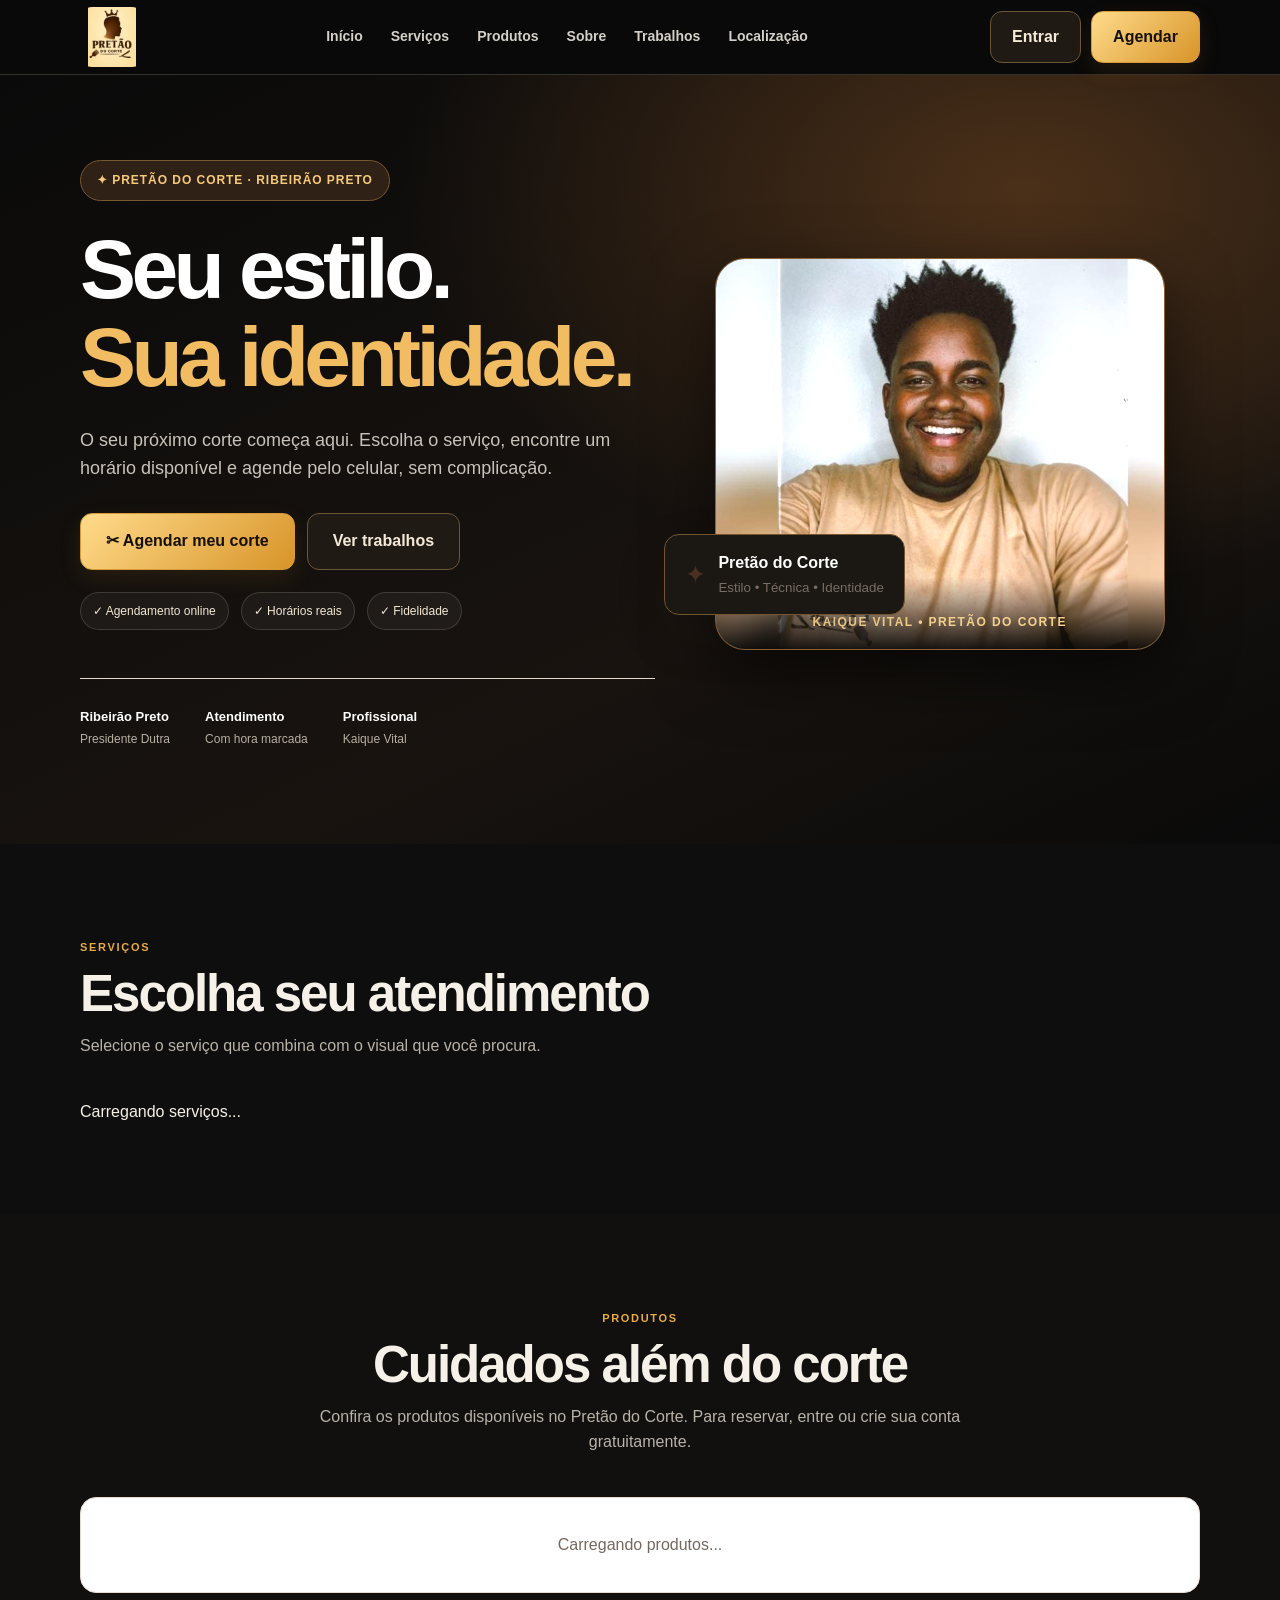
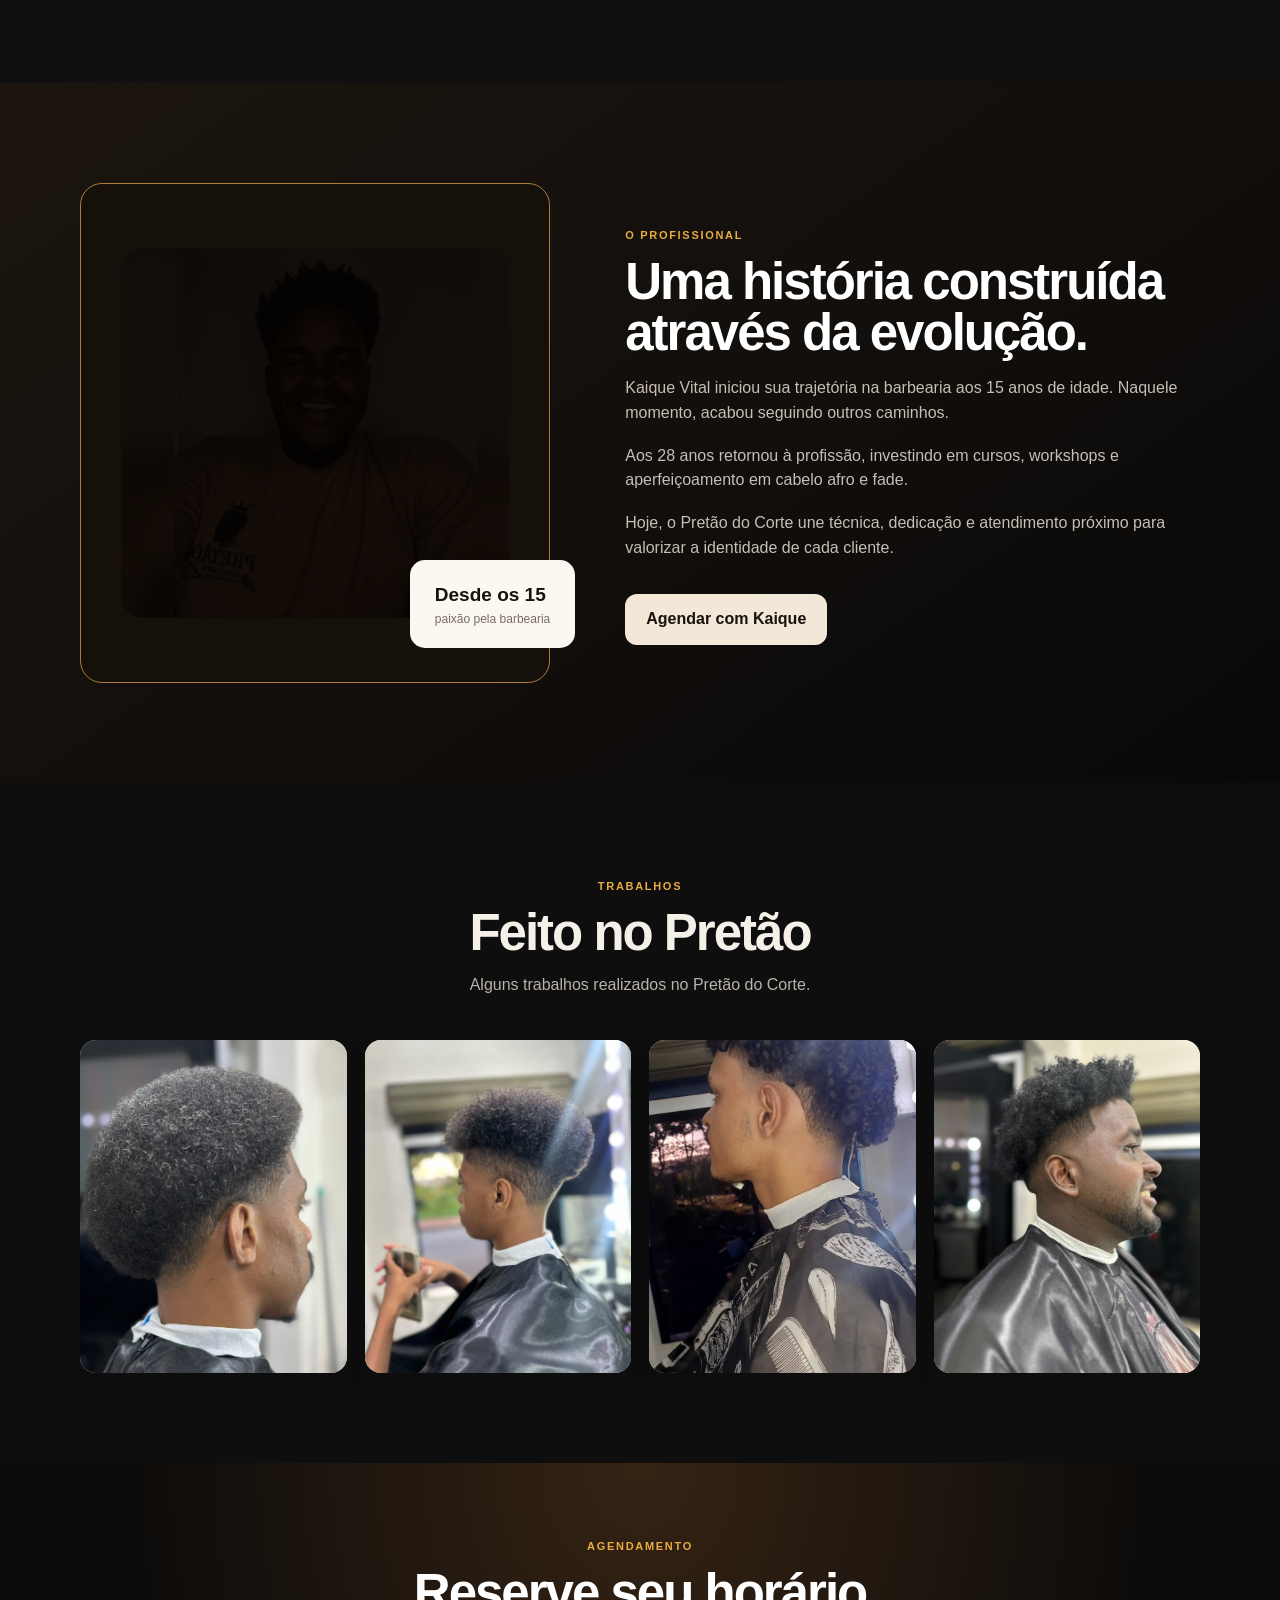
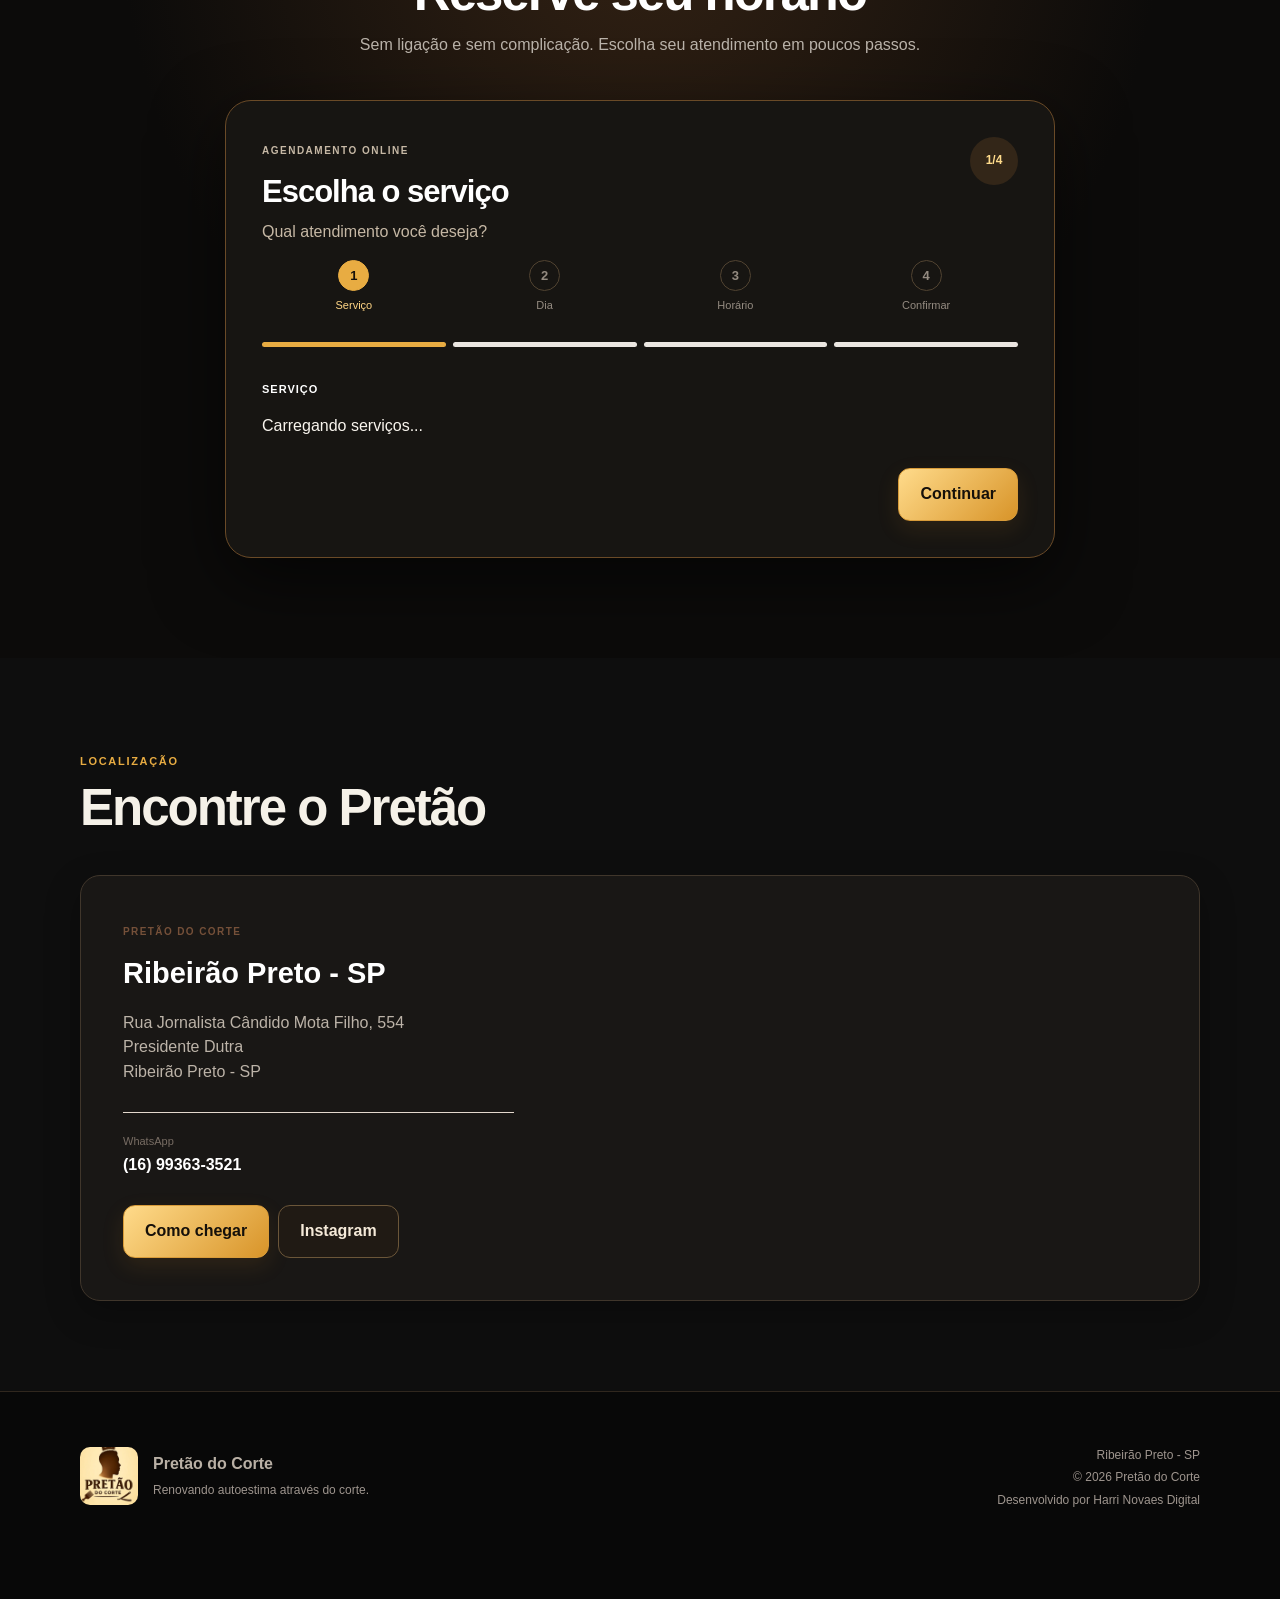
==== commit 5a640250: "Update index.html" ====
--- a/index.html
+++ b/index.html
@@ -169,9 +169,14 @@
 }
 
 
+/* Corrige escurecimento herdado do estilo original */
+.hero-logo-card{background:#17110c!important;opacity:1!important;filter:none!important;isolation:isolate}
+.hero-logo-card::before{content:none!important;display:none!important}
+.hero-logo-card .kaique-photo{opacity:1!important;filter:brightness(1.18) contrast(1.03) saturate(1.08)!important;mix-blend-mode:normal!important;position:relative;z-index:1}
+.hero-logo-card::after{z-index:2;pointer-events:none}
 /* Foto real do profissional */
 .hero-logo-card{overflow:hidden;position:relative;padding:0!important;min-height:350px!important}
-.hero-logo-card .kaique-photo{display:block;width:100%;height:390px;max-height:none!important;object-fit:cover;object-position:center 28%;filter:saturate(.92) contrast(1.04)}
+.hero-logo-card .kaique-photo{display:block;width:100%;height:390px;max-height:none!important;object-fit:cover;object-position:center 28%;filter:brightness(1.18) contrast(1.03) saturate(1.08)!important}
 .hero-logo-card::after{content:"KAIQUE VITAL  •  PRETÃO DO CORTE";position:absolute;bottom:0;left:0;right:0;padding:36px 12px 18px;text-align:center;font-size:12px;font-weight:900;letter-spacing:.12em;color:#f5d28c;background:linear-gradient(transparent,#090807ef)}
 .about-logo{overflow:hidden;border-radius:22px;border:1px solid #ad7b3c;background:#16100b}
 .about-logo .kaique-photo{display:block;width:100%;height:370px;object-fit:cover;object-position:center 25%}
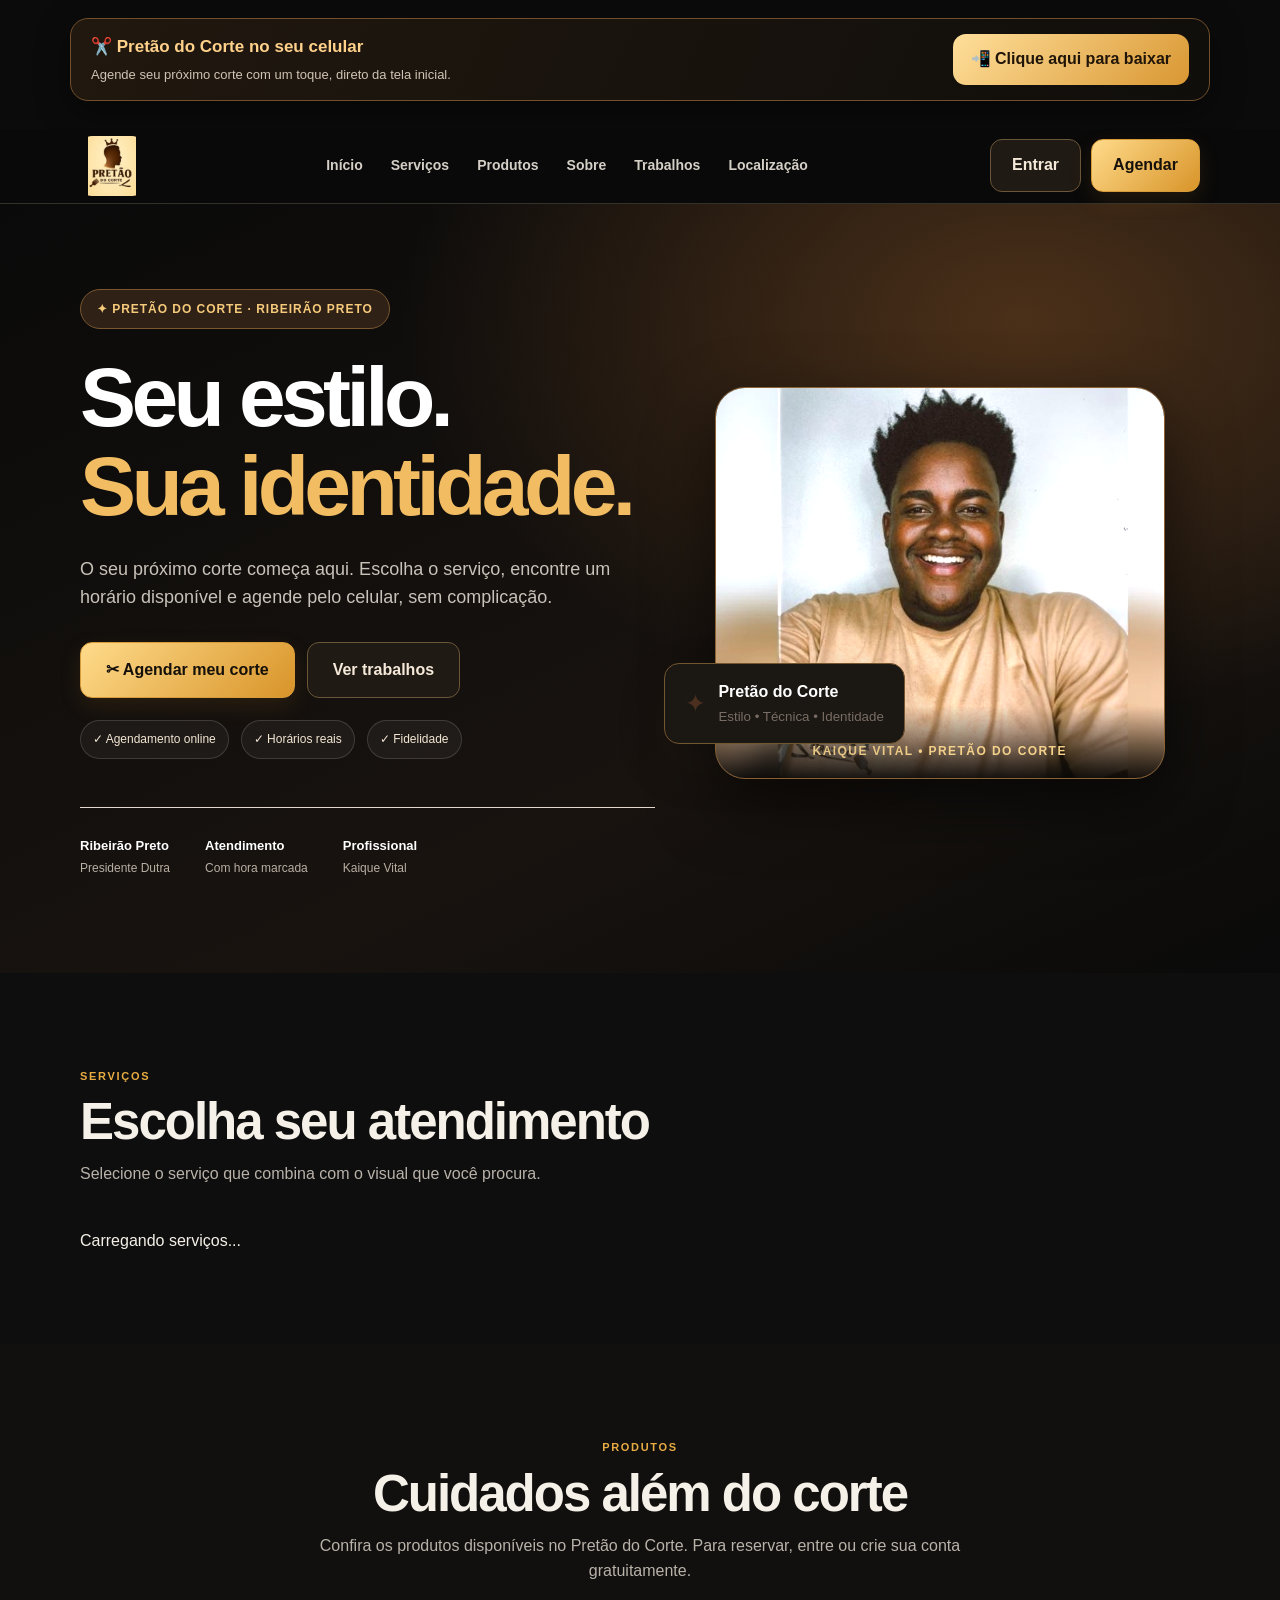
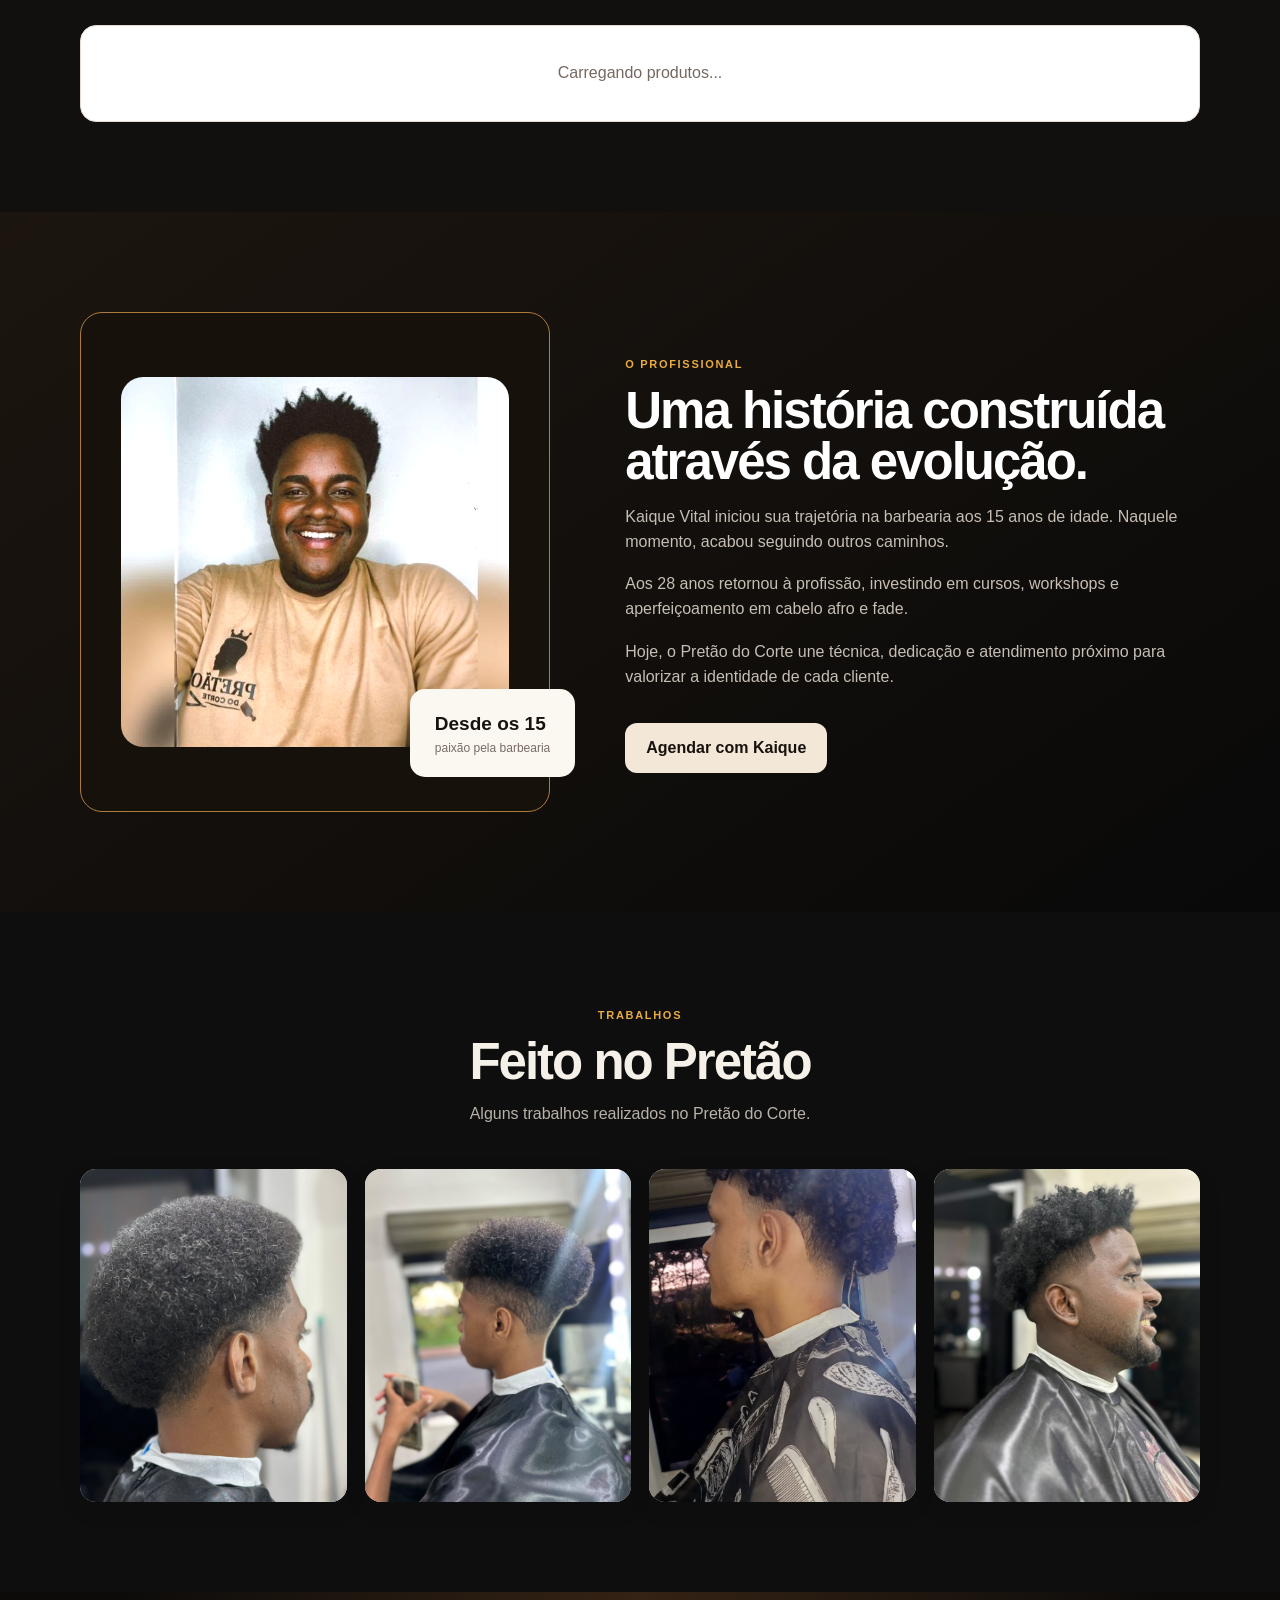
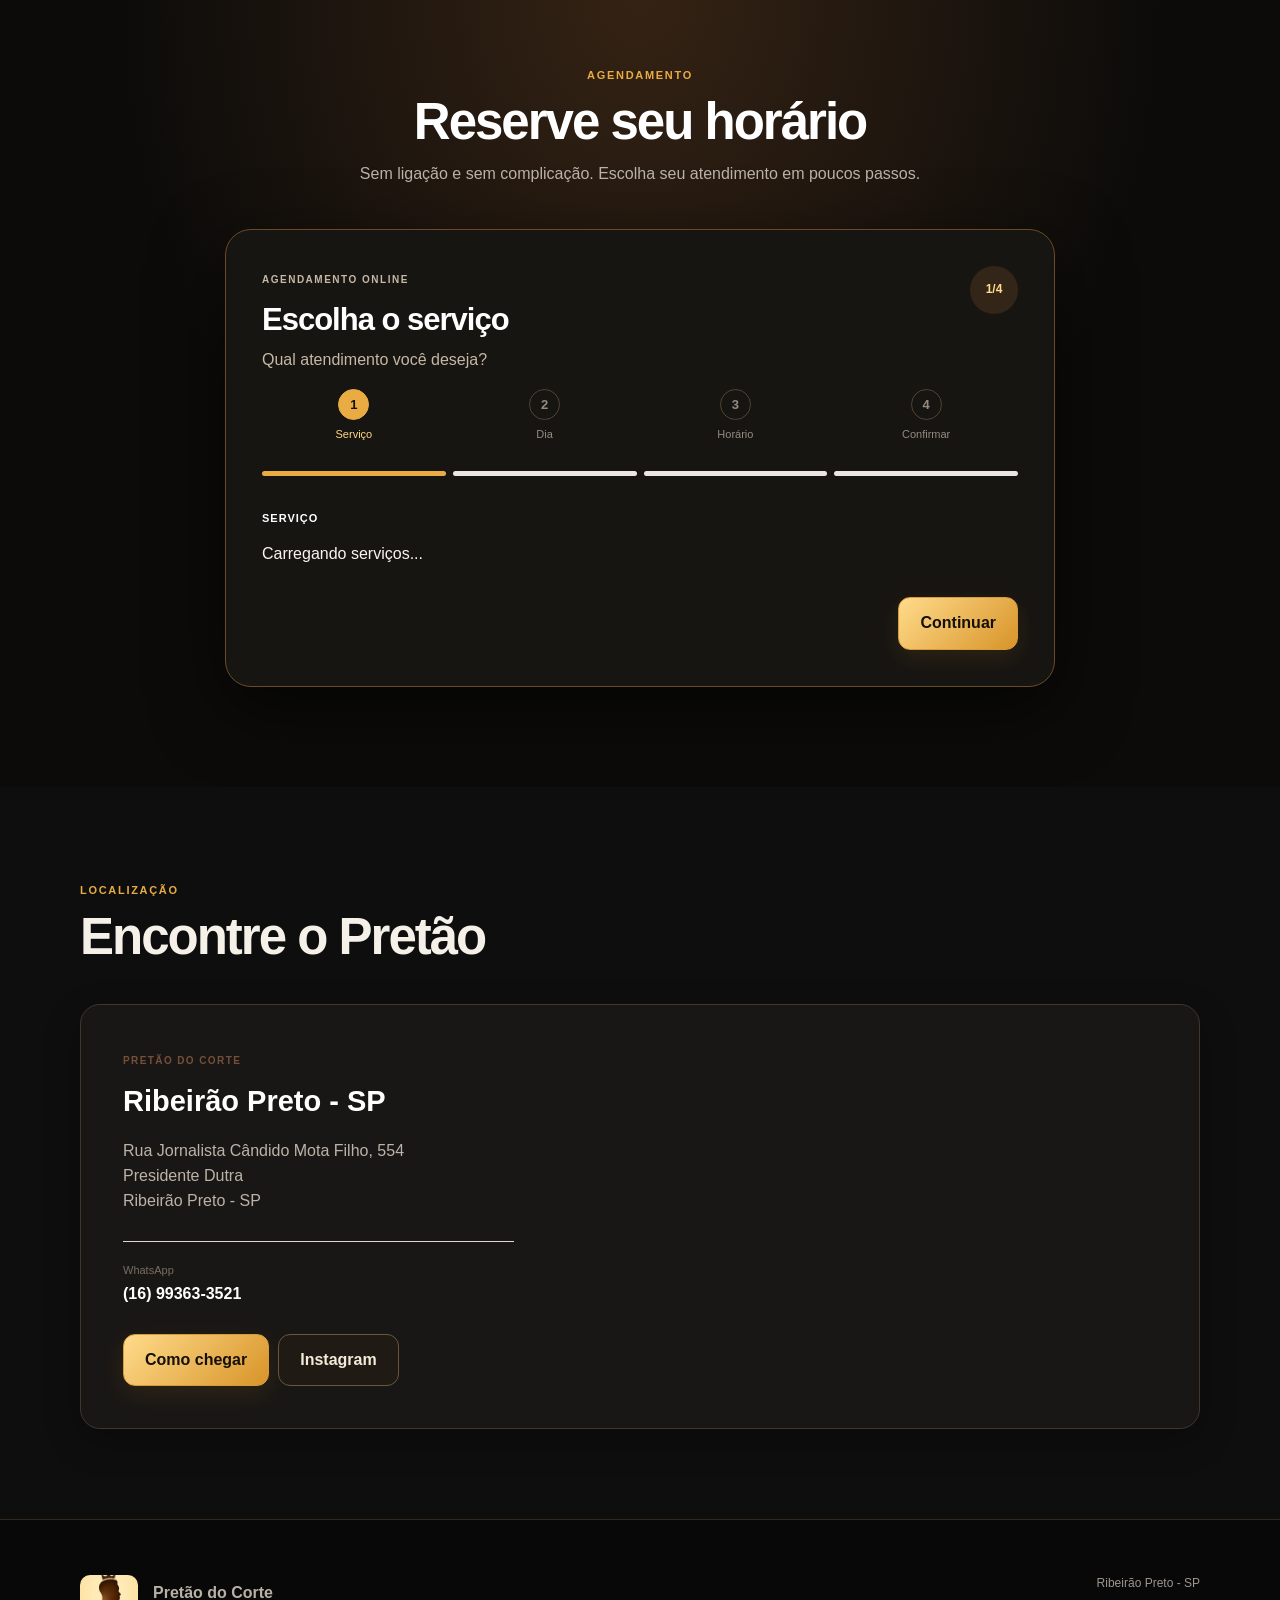
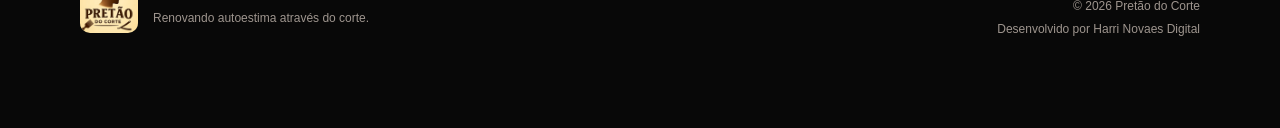
==== commit 51398945: "Add files via upload" ====
--- a/index.html
+++ b/index.html
@@ -19,6 +19,11 @@
     content="Pretão do Corte - Barbearia em Ribeirão Preto. Cortes masculinos, fade, barba e atendimento profissional."
   >
 
+  <link rel="manifest" href="manifest.webmanifest">
+  <meta name="apple-mobile-web-app-capable" content="yes">
+  <meta name="apple-mobile-web-app-status-bar-style" content="black-translucent">
+  <meta name="apple-mobile-web-app-title" content="Pretão do Corte">
+  <link rel="apple-touch-icon" href="app-icon-192.png">
   <link rel="stylesheet" href="style.css">
 
   <style>
@@ -183,13 +188,33 @@
 .kaique-booking-profile{display:flex;align-items:center;gap:12px;background:#221a12;border:1px solid #70502e;border-radius:17px;padding:10px 13px;margin:12px 0 18px;color:#fff}
 .kaique-booking-profile img{width:54px;height:54px;object-fit:cover;object-position:center 23%;border-radius:14px;border:1px solid #bc8a46}
 .kaique-booking-profile strong{display:block;color:#f7d08a;font-size:15px}.kaique-booking-profile small{display:block;color:#d1c3b1;margin-top:3px;font-size:12px}
+/* Correção específica da segunda foto: seção O profissional */
+.about-visual,.about-logo{opacity:1!important;filter:none!important;mix-blend-mode:normal!important}
+.about-logo{position:relative!important;isolation:isolate!important;background:#17110c!important}
+.about-logo::before,.about-logo::after{content:none!important;display:none!important;background:none!important;opacity:0!important}
+.about-logo img.kaique-photo{display:block!important;opacity:1!important;visibility:visible!important;filter:brightness(1.18) contrast(1.03) saturate(1.08)!important;mix-blend-mode:normal!important;position:relative!important;z-index:2!important}
 @media(max-width:760px){.hero-logo-card{min-height:unset!important}.hero-logo-card .kaique-photo{height:315px!important;max-height:none!important}.about-logo .kaique-photo{height:310px}}
 
+
+/* Instalação opcional como aplicativo */
+.app-install-banner{display:flex;align-items:center;justify-content:space-between;gap:14px;max-width:1140px;margin:0 auto;padding:15px 20px;background:linear-gradient(115deg,#21180f,#100e0b);border:1px solid #73502b;border-radius:18px;color:#f9e9d0;box-shadow:0 12px 34px #0006}
+.app-install-banner strong{display:block;color:#ffd18a;font-size:17px;margin-bottom:4px}.app-install-banner p{margin:0;color:#d0c4b4;font-size:13px;line-height:1.5}
+.app-install-banner button{border:0;border-radius:13px;background:linear-gradient(135deg,#ffdf9b,#d99732);padding:13px 18px;font-weight:900;color:#201508;white-space:nowrap;cursor:pointer}
+.app-install-zone{background:#0b0b0b;padding:18px 16px 28px}
+.install-help{display:none;max-width:1140px;margin:12px auto 0;padding:16px 18px;border:1px solid #655034;border-radius:14px;background:#1b1712;color:#eee0ce;line-height:1.6;font-size:14px}
+.install-help.visible{display:block}.install-help strong{color:#ffd18a}
+@media(max-width:760px){.app-install-zone{padding:12px 14px 22px}.app-install-banner{align-items:stretch;flex-direction:column;padding:16px}.app-install-banner button{width:100%;min-height:47px}}
   </style>
   <script src="https://cdn.jsdelivr.net/npm/@supabase/supabase-js@2"></script>
 </head>
 
 <body>
+
+
+<section class="app-install-zone" aria-label="Instalar aplicativo">
+ <div class="app-install-banner"><div><strong>✂️ Pretão do Corte no seu celular</strong><p>Agende seu próximo corte com um toque, direto da tela inicial.</p></div><button id="installPretaoButton" type="button">📲 Clique aqui para baixar</button></div>
+ <div class="install-help" id="installPretaoHelp" role="status" aria-live="polite"></div>
+</section>
 
 <!-- =========================
      CABEÇALHO
@@ -2708,5 +2733,25 @@
 })();
 </script>
 
+
+<script>
+(function(){
+ var deferredPrompt=null;
+ var btn=document.getElementById('installPretaoButton');
+ var help=document.getElementById('installPretaoHelp');
+ function showHelp(html){help.innerHTML=html;help.classList.add('visible');}
+ window.addEventListener('beforeinstallprompt',function(e){e.preventDefault();deferredPrompt=e;});
+ window.addEventListener('appinstalled',function(){deferredPrompt=null;btn.textContent='✓ Aplicativo instalado';showHelp('Pronto! O Pretão do Corte foi adicionado ao seu dispositivo.');});
+ btn.addEventListener('click',async function(){
+  if(window.matchMedia('(display-mode: standalone)').matches || window.navigator.standalone){showHelp('Você já está usando a versão instalada do Pretão do Corte.');return;}
+  if(deferredPrompt){var prompt=deferredPrompt;deferredPrompt=null;prompt.prompt();try{await prompt.userChoice;}catch(e){}return;}
+  var ua=navigator.userAgent||'';
+  if(/iphone|ipad|ipod/i.test(ua))showHelp('<strong>No iPhone (Safari):</strong> toque no botão Compartilhar (quadrado com seta para cima), selecione <strong>Adicionar à Tela de Início</strong> e confirme. Se estiver em outro navegador, abra este site no Safari primeiro.');
+  else if(/android/i.test(ua))showHelp('<strong>No Android:</strong> abra o menu ⋮ do Chrome e escolha <strong>Instalar aplicativo</strong> ou <strong>Adicionar à tela inicial</strong>.');
+  else showHelp('<strong>No computador:</strong> procure o ícone de instalar na barra de endereço do Chrome ou Edge. Se não aparecer, abra o menu do navegador e procure a opção de instalar este site.');
+ });
+ if('serviceWorker' in navigator){window.addEventListener('load',function(){navigator.serviceWorker.register('./service-worker.js').catch(function(e){console.warn('Instalação offline indisponível',e);});});}
+})();
+</script>
 </body>
-</html>
+</html>
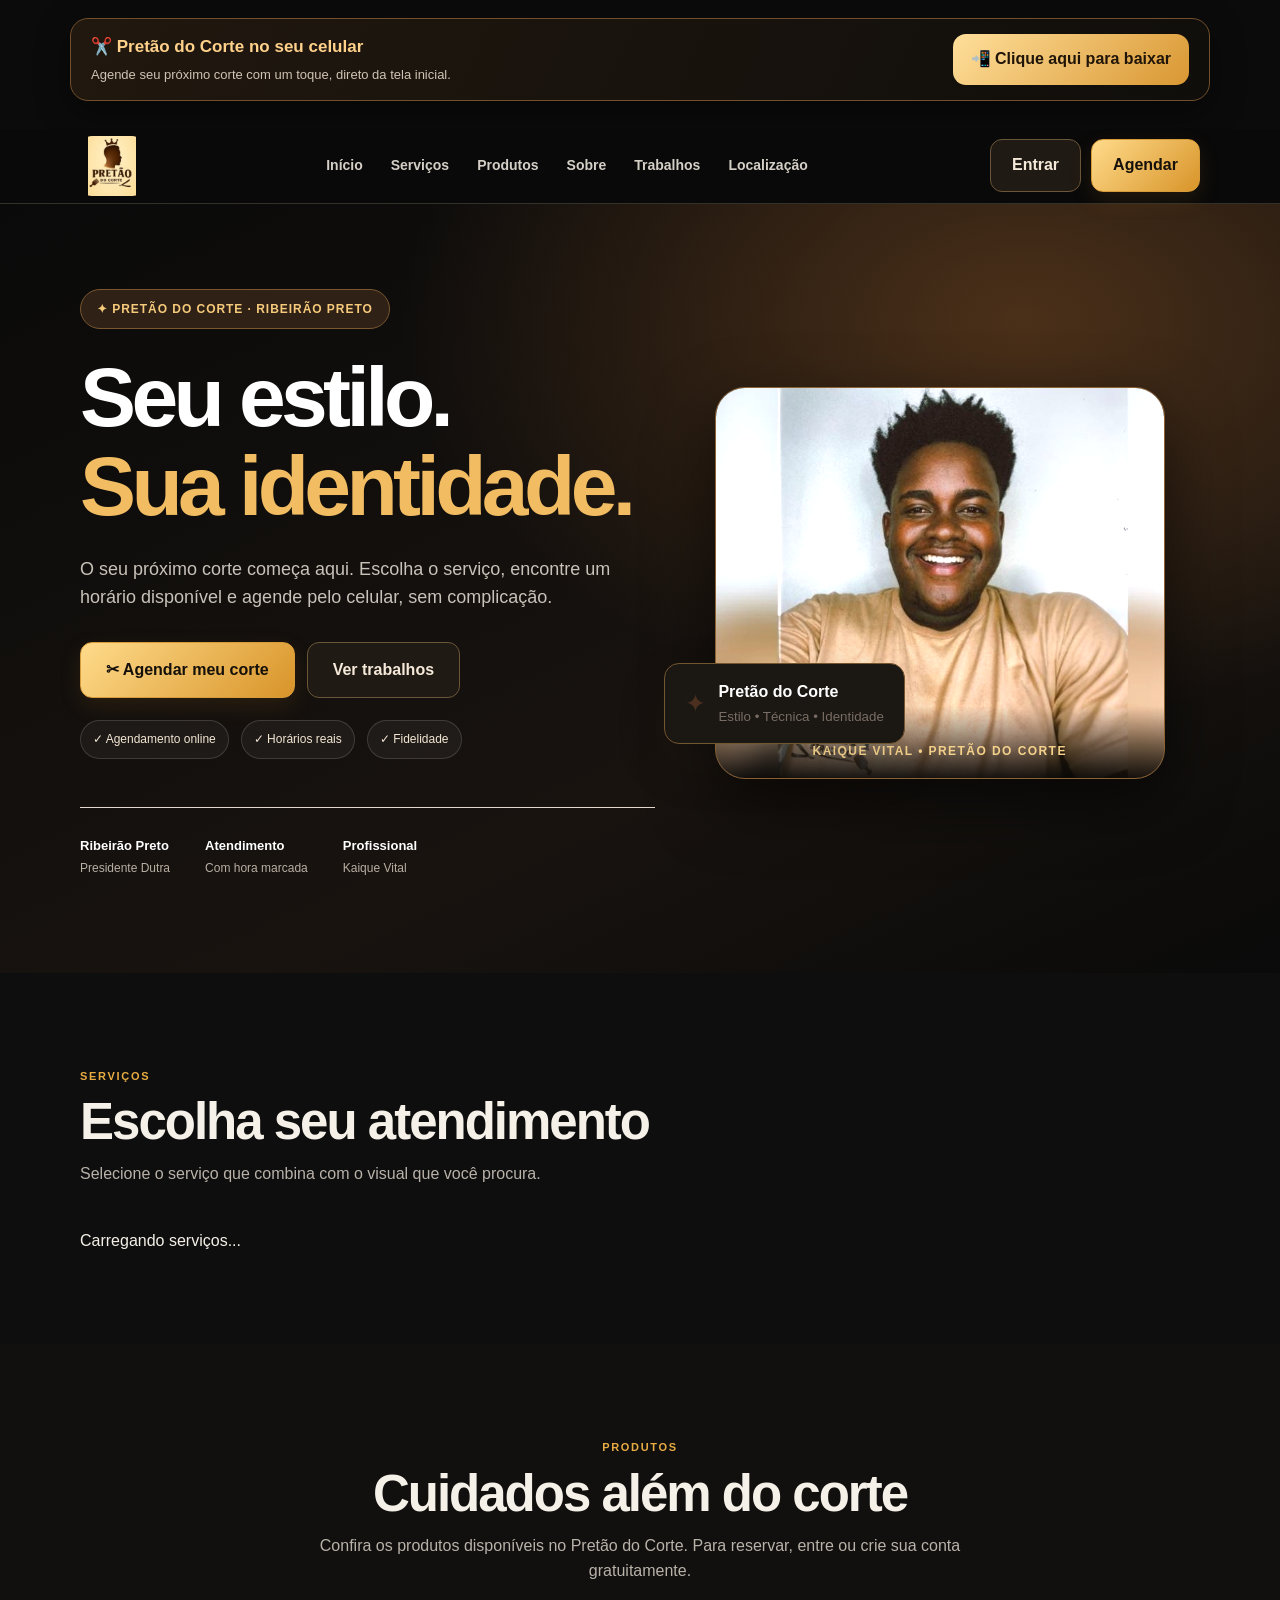
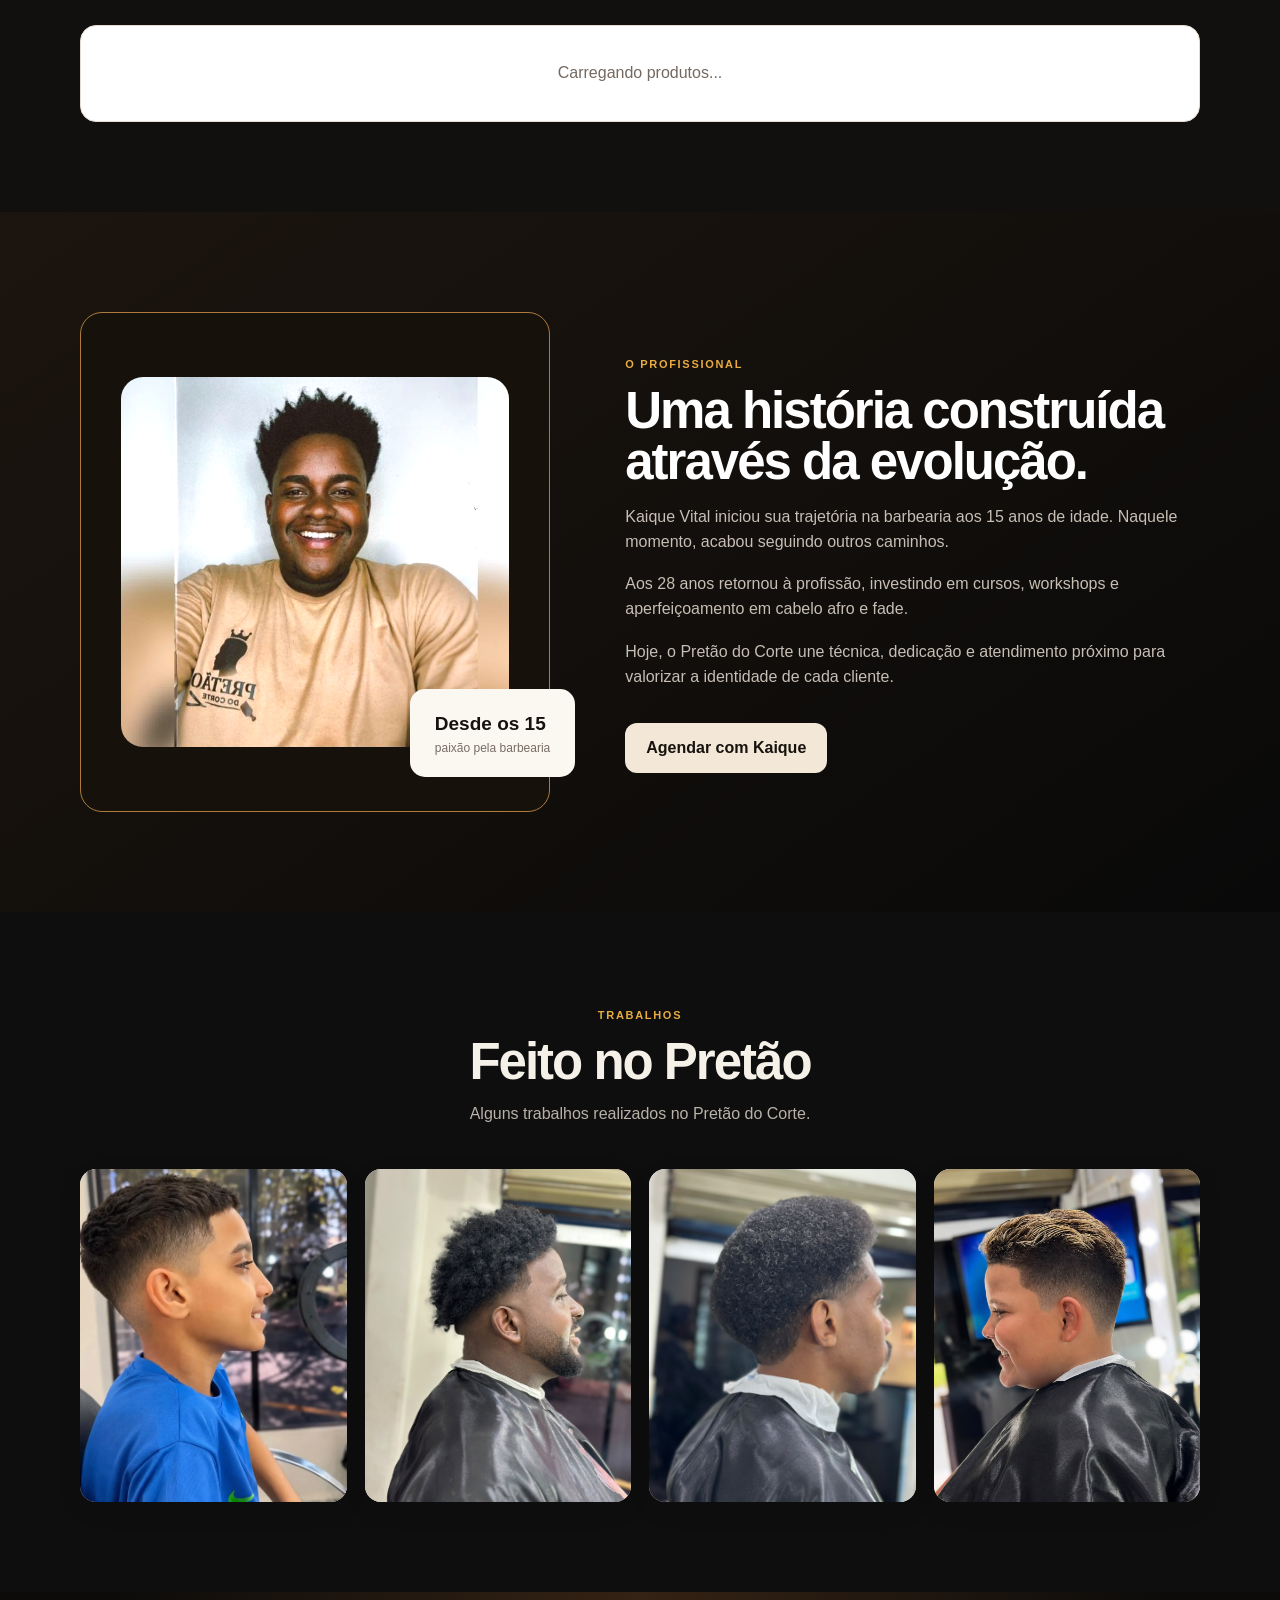
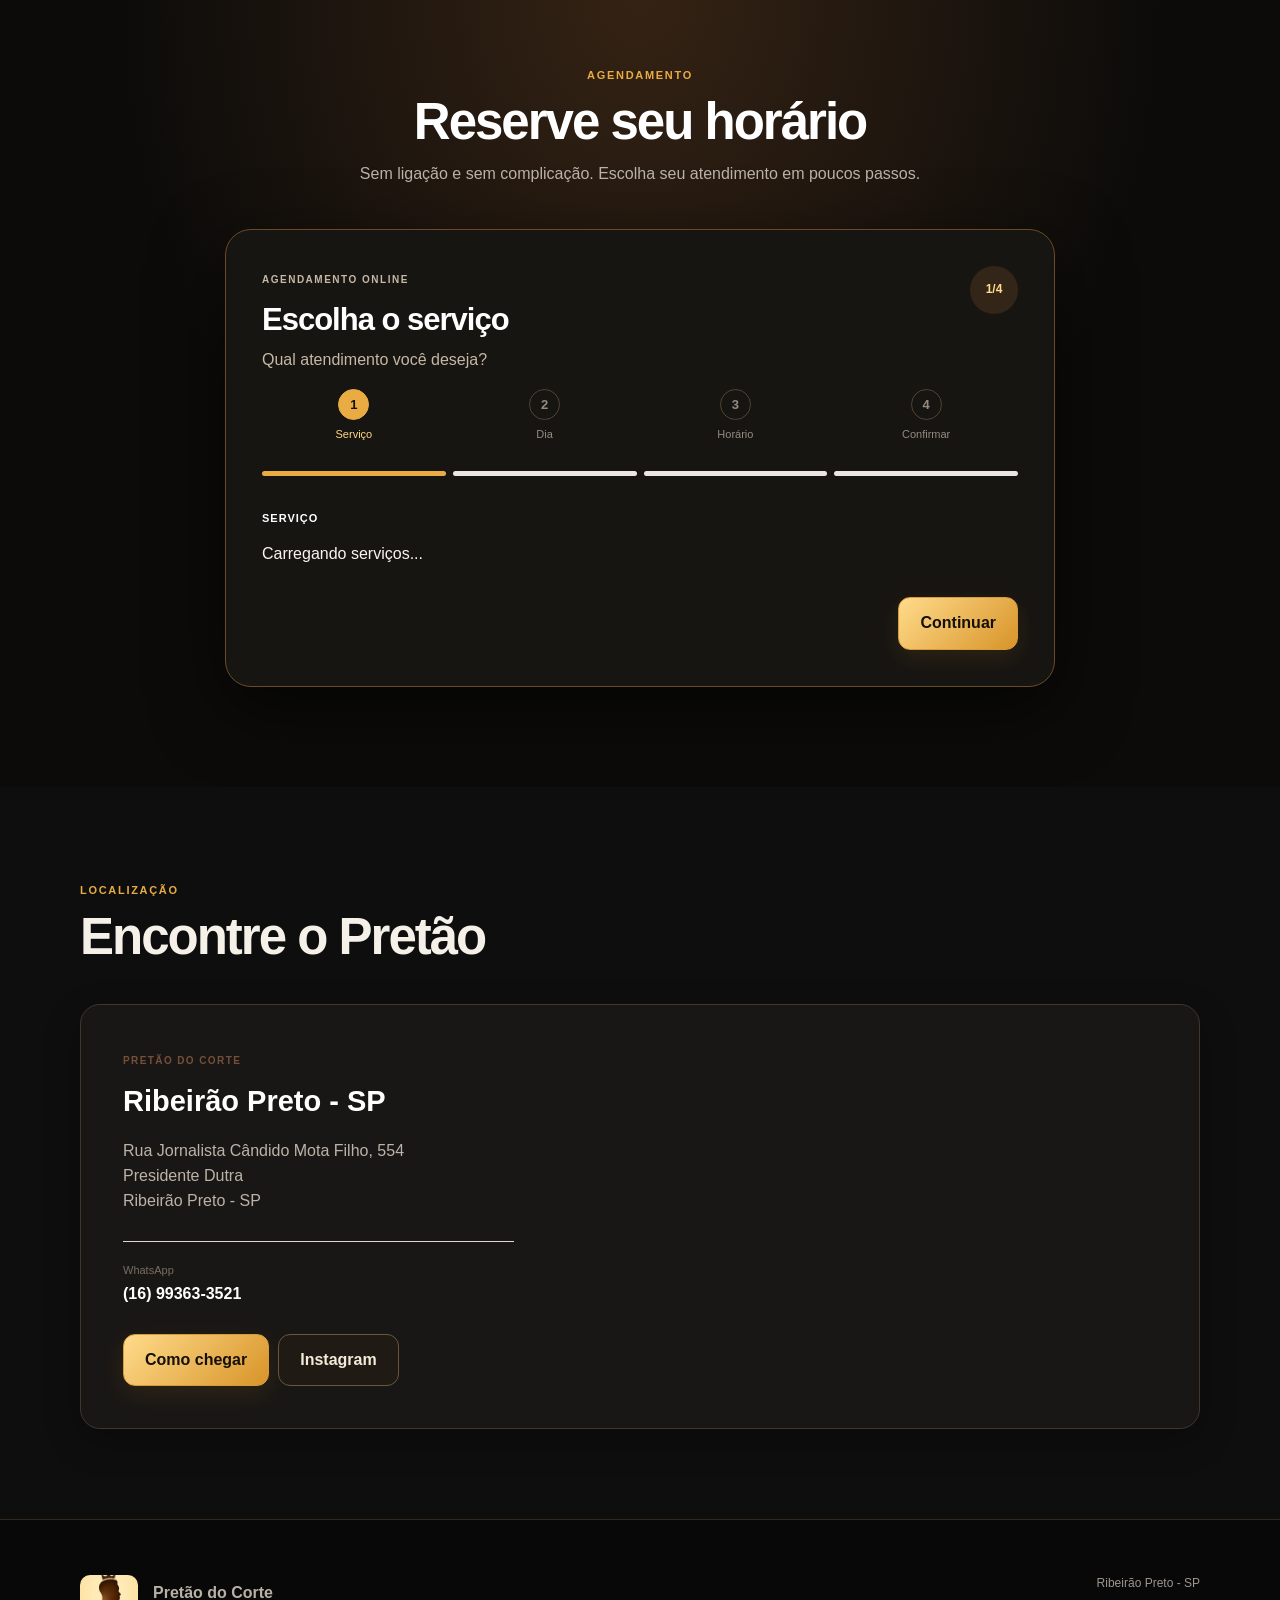
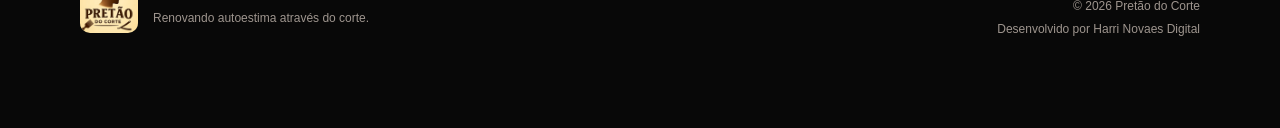
==== commit 2f75142e: "Update index.html" ====
--- a/index.html
+++ b/index.html
@@ -206,6 +206,15 @@
 @media(max-width:760px){.app-install-zone{padding:12px 14px 22px}.app-install-banner{align-items:stretch;flex-direction:column;padding:16px}.app-install-banner button{width:100%;min-height:47px}}
   </style>
   <script src="https://cdn.jsdelivr.net/npm/@supabase/supabase-js@2"></script>
+<style>
+/* Mensalistas: informação objetiva, preservando o tema atual */
+.monthly-box{border:1px solid #856237;border-radius:16px;background:#211911;padding:16px;color:#f7ebd7;margin:14px 0;line-height:1.55}
+.monthly-box strong{display:block;color:#f7cf87;font-size:17px}.monthly-box p{font-size:13px;color:#e4d5c1;margin:5px 0}.monthly-box b{color:#fff}.monthly-box.hidden{display:none!important}
+.monthly-choice{display:grid;grid-template-columns:repeat(2,minmax(0,1fr));gap:10px;margin:14px 0}
+.monthly-choice button{border:1px solid #685338;border-radius:12px;background:#231d17;color:#f5e7d6;font-size:13px;font-weight:800;padding:13px 8px;cursor:pointer}
+.monthly-choice button.active{border-color:#e7b35c;background:#47301a;color:#ffe2a8}
+@media(max-width:550px){.monthly-choice{grid-template-columns:1fr}}
+</style>
 </head>
 
 <body>
@@ -621,6 +630,11 @@
         </span>
 
 
+        <div id="monthlyBookingBox" class="monthly-box hidden" aria-live="polite"></div>
+        <div id="monthlyBookingChoice" class="monthly-choice hidden">
+          <button id="monthlyUsePlan" type="button" onclick="chooseMonthlyBooking(true)">✂ Usar meu plano</button>
+          <button id="monthlyUseRegular" type="button" onclick="chooseMonthlyBooking(false)">Agendar avulso</button>
+        </div>
         <div class="booking-options" id="bookingServiceOptions">
           <p>Carregando serviços...</p>
         </div>
@@ -1105,6 +1119,49 @@
 
 const CLIENT_SESSION_KEY = "pretao_cliente_session";
 
+let monthlyPlan = null;
+let monthlyMode = false;
+function monthlyBoxText(){
+ if(!monthlyPlan?.mensalista)return '';
+ const p=monthlyPlan;
+ return `<strong>✂ Seu plano: ${escapeHtml(p.nome||'Cortes mensais')}</strong>`+
+ `<p><b>${Number(p.disponiveis||0)} cortes disponíveis para agendar</b> de ${Number(p.total||0)} do plano.</p>`+
+ `<p>${Number(p.utilizados||0)} cortes utilizados · ${Number(p.reservados||0)} cortes já agendados</p>`+
+ `<p>Válido até ${escapeHtml(formatBookingDate(p.fim))}.</p>`;
+}
+function updateMonthlyUI(){
+ const logged=!!clientSession && !!clientAccount;
+ const enabled=logged && monthlyPlan?.mensalista;
+ const account=document.getElementById('monthlyAccountBox');
+ const book=document.getElementById('monthlyBookingBox');
+ const choice=document.getElementById('monthlyBookingChoice');
+ [account,book].forEach(el=>{if(!el)return;el.classList.toggle('hidden',!enabled);el.innerHTML=enabled?monthlyBoxText():'';});
+ if(choice)choice.classList.toggle('hidden',!enabled);
+ if(!enabled)monthlyMode=false;
+ document.getElementById('monthlyUsePlan')?.classList.toggle('active',enabled&&monthlyMode);
+ document.getElementById('monthlyUseRegular')?.classList.toggle('active',enabled&&!monthlyMode);
+}
+async function refreshMonthlyPlan(){
+ monthlyPlan=null;monthlyMode=false;
+ if(!clientSession){updateMonthlyUI();return;}
+ try{
+  const {data,error}=await db.rpc('meu_plano_cortes',{p_token:clientSession});
+  if(error)throw error;
+  monthlyPlan=data;
+ }catch(e){console.warn('Plano mensal indisponível:',e);monthlyPlan=null;}
+ updateMonthlyUI();
+}
+function chooseMonthlyBooking(usePlan){
+ if(usePlan && (!clientSession||!monthlyPlan?.mensalista)){alert('Entre na sua conta para usar o plano.');return;}
+ if(usePlan && Number(monthlyPlan.disponiveis||0)<1){alert('Você não tem cortes livres para um novo agendamento.');return;}
+ if(usePlan && booking.serviceId && String(booking.service||'').trim().toLowerCase()!=='corte'){
+  alert('O plano cobre somente o serviço Corte. Selecione Corte ou escolha avulso.');return;
+ }
+ monthlyMode=usePlan;
+ updateMonthlyUI();
+}
+
+
 function normalizePhone(value) {
   return String(value || "").replace(/\D/g, "").slice(0, 11);
 }
@@ -1207,6 +1264,7 @@
     clientAccount?.nome ? `Olá, ${clientAccount.nome.split(/\s+/)[0]}` : "Minha conta";
 
   loadMyAppointments();
+  refreshMonthlyPlan();
 }
 
 function goToBookingFromAccount() {
@@ -1351,6 +1409,7 @@
   booking.clientId = null;
 
   localStorage.removeItem(CLIENT_SESSION_KEY);
+  monthlyPlan=null;monthlyMode=false;updateMonthlyUI();
 
   document.getElementById("clientNavLabel").textContent = "Entrar";
   closeClientAuth();
@@ -1407,6 +1466,7 @@
       `Olá, ${clientAccount.nome.split(/\s+/)[0]}`;
 
     updateBookingClientFields();
+    await refreshMonthlyPlan();
   } catch (error) {
     console.warn("Não foi possível validar a sessão.", error);
     localStorage.removeItem(CLIENT_SESSION_KEY);
@@ -1504,6 +1564,7 @@
     if (!data) throw new Error("Não foi possível cancelar o agendamento.");
 
     await loadMyAppointments();
+    await refreshMonthlyPlan();
     if (booking.serviceId && booking.dateISO) {
       const [y,m,d] = booking.dateISO.split("-").map(Number);
       await renderTimes(new Date(y, m - 1, d, 12, 0, 0));
@@ -1568,6 +1629,8 @@
       document.querySelectorAll(".booking-option").forEach(item => item.classList.remove("selected"));
       button.classList.add("selected");
       booking.service = button.dataset.service;
+      if (monthlyMode && String(booking.service || '').trim().toLowerCase() !== 'corte') monthlyMode = false;
+      updateMonthlyUI();
       booking.serviceId = Number(button.dataset.serviceId);
       booking.serviceDuration = Number(button.dataset.duration);
     });
@@ -1862,6 +1925,8 @@
   if (!service) return;
 
   booking.service = service.nome;
+  if (monthlyMode && String(booking.service || '').trim().toLowerCase() !== 'corte') monthlyMode = false;
+  updateMonthlyUI();
   booking.serviceId = Number(service.id);
   booking.serviceDuration = Number(service.duracao_minutos);
   booking.date = "";
@@ -2252,6 +2317,13 @@
     return;
   }
 
+  if(monthlyMode){
+    if(!clientSession || !monthlyPlan?.mensalista){alert('Entre novamente na sua conta para usar o plano.');return;}
+    if(String(booking.service||'').trim().toLowerCase()!=='corte'){alert('O plano cobre somente o serviço Corte.');return;}
+    if(Number(monthlyPlan.disponiveis||0)<1){alert('Não há cortes disponíveis.');return;}
+    if(booking.dateISO<monthlyPlan.inicio || booking.dateISO>monthlyPlan.fim){alert('Escolha uma data dentro da validade do seu plano.');return;}
+  }
+
   const confirmButton = document.querySelector('#step4 .btn.btn-dark');
   const originalButtonText = confirmButton ? confirmButton.innerText : "Confirmar horário";
 
@@ -2261,7 +2333,12 @@
   }
 
   try {
-    const { data, error } = await db.rpc("criar_agendamento", {
+    const { data, error } = await db.rpc(monthlyMode ? "agendar_corte_mensalista" : "criar_agendamento", monthlyMode ? {
+      p_servico_id: booking.serviceId,
+      p_data: booking.dateISO,
+      p_hora_inicio: booking.time,
+      p_cliente_token: clientSession
+    } : {
       p_servico_id: booking.serviceId,
       p_cliente_nome: booking.name,
       p_cliente_telefone: booking.phone,
@@ -2272,6 +2349,7 @@
 
     if (error) throw error;
     booking.agendamentoId = data;
+    if(monthlyMode)await refreshMonthlyPlan();
   } catch (error) {
     console.error("Erro ao criar agendamento:", error);
     const message = error?.message || "Não foi possível confirmar o agendamento.";
@@ -2394,6 +2472,8 @@
 ========================= */
 
 function resetBooking() {
+  monthlyMode = false;
+  updateMonthlyUI();
 
   booking = {
     service: "",
@@ -2678,7 +2758,8 @@
         </div>
       </div>
 
-      <div class="client-account-actions">
+      <div id="monthlyAccountBox" class="monthly-box hidden" aria-live="polite"></div>
+        <div class="client-account-actions">
 
         <button
           type="button"
@@ -2754,4 +2835,4 @@
 })();
 </script>
 </body>
-</html>+</html>
